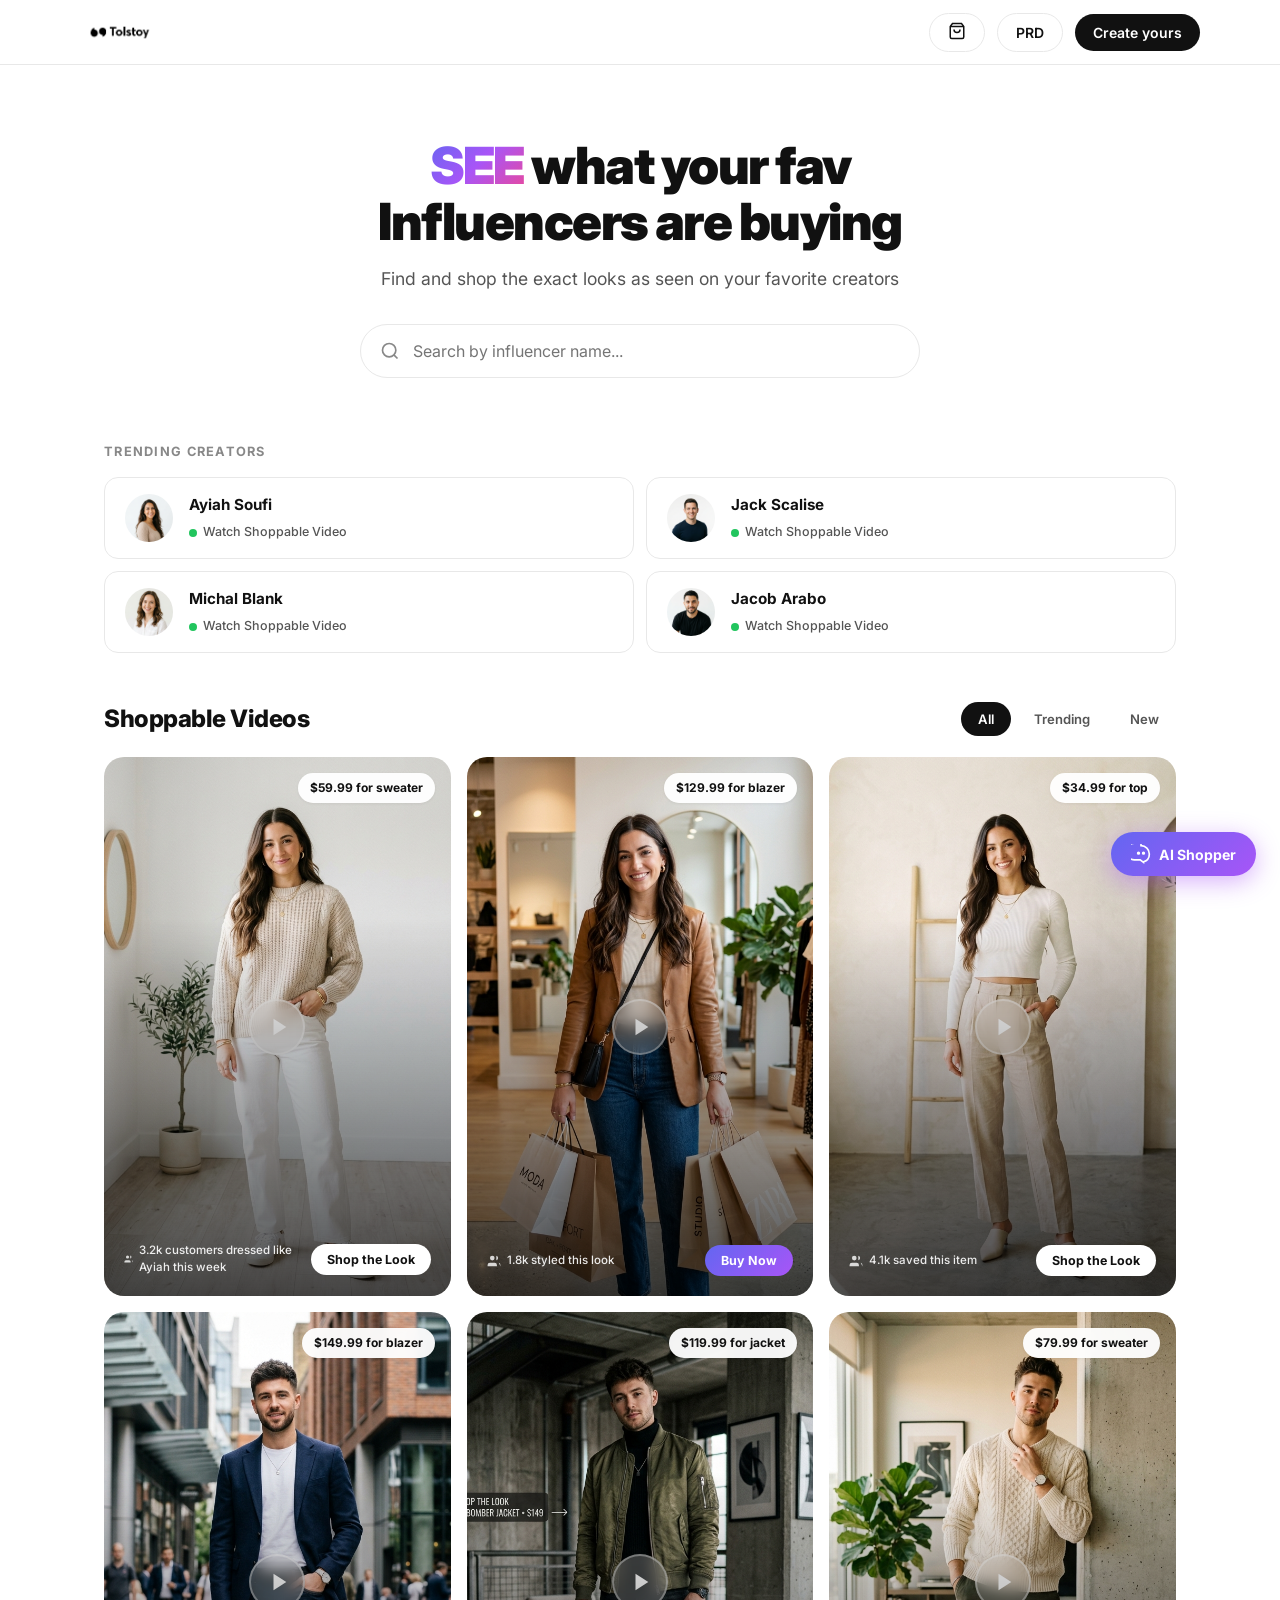
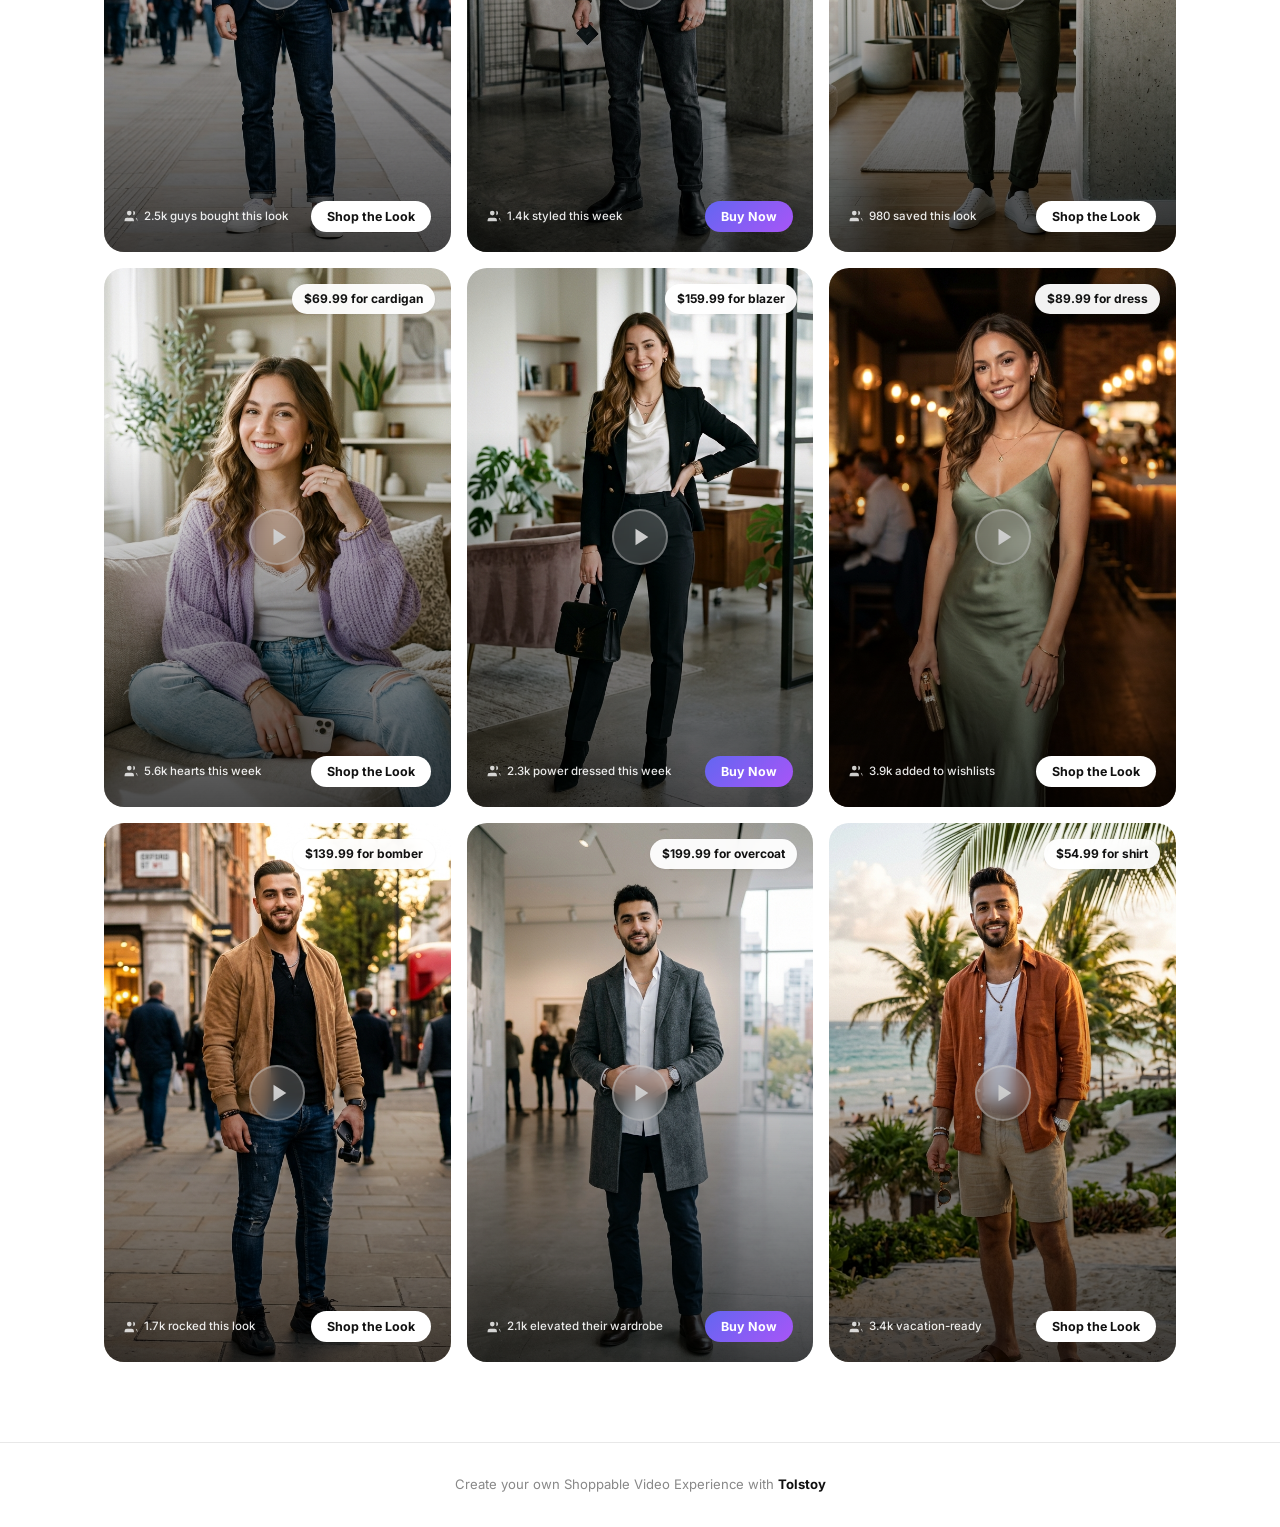
==== index.html @ 5b119700 "Add logo image to navbar, link Create yours to contact-sales" ====
<!DOCTYPE html>
<html lang="en">
<head>
  <meta charset="UTF-8">
  <meta name="viewport" content="width=device-width, initial-scale=1.0">
  <title>Tolstoy – See What Your Fav Influencers Are Buying</title>
  <meta name="description" content="Find and shop the exact looks as seen on your favorite creators. Shoppable video commerce by Tolstoy.">
  <link rel="stylesheet" href="styles.css">
  <link rel="icon" href="data:image/svg+xml,<svg xmlns='http://www.w3.org/2000/svg' viewBox='0 0 100 100'><text y='.9em' font-size='90'>🛍️</text></svg>">
</head>
<body>

  <!-- ═══ Navbar ═══ -->
  <nav class="navbar" id="navbar">
    <div class="navbar-inner">
      <a href="#" class="navbar-logo">
        <img src="logo.png" alt="Tolstoy" class="navbar-logo-img">
      </a>
      <div class="navbar-actions">
        <button class="btn-nav btn-nav--outline cart-badge" id="cart-btn" aria-label="Open cart">
          <svg width="18" height="18" viewBox="0 0 24 24" fill="none" stroke="currentColor" stroke-width="2"><path d="M6 2L3 6v14a2 2 0 002 2h14a2 2 0 002-2V6l-3-4z"/><line x1="3" y1="6" x2="21" y2="6"/><path d="M16 10a4 4 0 01-8 0"/></svg>
          <span class="cart-count" id="cart-count">0</span>
        </button>
        <a href="prd.html" class="btn-nav btn-nav--outline" style="text-decoration:none;">PRD</a>
        <a href="https://www.gotolstoy.com/contact-sales" class="btn-nav btn-nav--fill" id="create-btn" target="_blank" rel="noopener">Create yours</a>
      </div>
    </div>
  </nav>

  <!-- ═══ Hero ═══ -->
  <section class="hero">
    <h1><em>SEE</em> what your fav Influencers are buying</h1>
    <p>Find and shop the exact looks as seen on your favorite creators</p>
    <div class="search-wrapper">
      <svg class="search-icon" width="20" height="20" viewBox="0 0 24 24" fill="none" stroke="currentColor" stroke-width="2"><circle cx="11" cy="11" r="8"/><line x1="21" y1="21" x2="16.65" y2="16.65"/></svg>
      <input type="text" class="search-bar" id="search-input" placeholder="Search by influencer name...">
    </div>
  </section>

  <!-- ═══ Influencer Cards ═══ -->
  <section class="influencers-section" id="influencers-section">
    <h2>Trending Creators</h2>
    <div class="influencer-grid" id="influencer-grid">
      <!-- JS rendered -->
    </div>
  </section>

  <!-- ═══ Video Feed ═══ -->
  <section class="feed-section" id="feed-section">
    <div class="feed-header">
      <h2 id="feed-title">Shoppable Videos</h2>
      <div class="feed-tabs">
        <button class="feed-tab active" data-filter="all">All</button>
        <button class="feed-tab" data-filter="trending">Trending</button>
        <button class="feed-tab" data-filter="new">New</button>
      </div>
    </div>
    <div class="video-grid" id="video-grid">
      <!-- JS rendered -->
    </div>
    <div class="empty-feed" id="empty-feed" style="display:none;">
      <svg viewBox="0 0 24 24" fill="none" stroke="currentColor" stroke-width="1.5"><rect x="2" y="2" width="20" height="20" rx="2"/><polygon points="10,8 16,12 10,16"/></svg>
      <p>Select an influencer above to see their shoppable videos</p>
    </div>
  </section>

  <!-- ═══ Video / Product Modal ═══ -->
  <div class="modal-backdrop" id="modal-backdrop">
    <div class="modal-content" id="modal-content">
      <div class="modal-image" id="modal-image">
        <button class="modal-close" id="modal-close">✕</button>
        <img src="" alt="" id="modal-img">
        <div class="play-btn" style="position:absolute;top:50%;left:50%;transform:translate(-50%,-50%);">
          <svg viewBox="0 0 24 24"><polygon points="6,3 20,12 6,21"/></svg>
        </div>
      </div>
      <div class="modal-details">
        <div class="modal-influencer" id="modal-influencer">
          <img src="" alt="" id="modal-avatar">
          <div>
            <div class="modal-influencer-name" id="modal-inf-name"></div>
            <div class="modal-influencer-label">Creator</div>
          </div>
        </div>
        <div class="modal-product-title" id="modal-product-title"></div>
        <div class="modal-product-price" id="modal-product-price"></div>
        <p class="modal-product-desc" id="modal-product-desc"></p>
        <div class="modal-sizes">
          <label>Select Size</label>
          <div class="size-options" id="size-options">
            <button class="size-btn" data-size="XS">XS</button>
            <button class="size-btn active" data-size="S">S</button>
            <button class="size-btn" data-size="M">M</button>
            <button class="size-btn" data-size="L">L</button>
            <button class="size-btn" data-size="XL">XL</button>
          </div>
        </div>
        <div class="modal-actions">
          <button class="btn-add-cart" id="btn-add-cart">Add to Bag</button>
          <button class="btn-wishlist" id="btn-wishlist">♡</button>
        </div>
      </div>
    </div>
  </div>

  <!-- ═══ Cart Drawer ═══ -->
  <div class="modal-backdrop" id="cart-backdrop" style="z-index:1001;">
    <div class="cart-drawer" id="cart-drawer">
      <div class="cart-drawer-header">
        <h3>Your Bag</h3>
        <button id="cart-close" style="font-size:1.3rem;color:var(--text-muted);">✕</button>
      </div>
      <div class="cart-drawer-body" id="cart-body">
        <div class="cart-empty" id="cart-empty">
          <svg viewBox="0 0 24 24" fill="none" stroke="currentColor" stroke-width="1.5"><path d="M6 2L3 6v14a2 2 0 002 2h14a2 2 0 002-2V6l-3-4z"/><line x1="3" y1="6" x2="21" y2="6"/><path d="M16 10a4 4 0 01-8 0"/></svg>
          <p>Your bag is empty</p>
        </div>
      </div>
      <div class="cart-drawer-footer" id="cart-footer" style="display:none;">
        <div class="cart-total">
          <span>Total</span>
          <span id="cart-total-price">$0.00</span>
        </div>
        <button class="btn-checkout" id="btn-checkout">Checkout</button>
      </div>
    </div>
  </div>

  <!-- ═══ Toast ═══ -->
  <div class="toast" id="toast"></div>

  <!-- ═══ AI Shopper Toggle Button ═══ -->
  <button class="ai-toggle" id="ai-toggle" aria-label="Open AI Shopper">
    <svg class="ai-toggle-icon" viewBox="0 0 24 24" fill="none" stroke="currentColor" stroke-width="2">
      <path d="M12 2a10 10 0 0 1 10 10c0 4.5-3 8.3-7 9.5V22l-4-3H4a10 10 0 0 1 0-20h8z"/>
      <path d="M8 11a1 1 0 1 0 2 0 1 1 0 0 0-2 0zm6 0a1 1 0 1 0 2 0 1 1 0 0 0-2 0z"/>
    </svg>
    <span class="ai-toggle-label">AI&nbsp;Shopper</span>
  </button>

  <!-- ═══ AI Shopper Chat Panel ═══ -->
  <div class="ai-chat-overlay" id="ai-chat-overlay"></div>
  <div class="ai-chat" id="ai-chat">
    <div class="ai-chat-header">
      <div class="ai-chat-header-info">
        <span class="ai-chat-icon">✦</span>
        <div>
          <div class="ai-chat-title">AI Shopper</div>
          <div class="ai-chat-status">Online · Find your style match</div>
        </div>
      </div>
      <div class="ai-chat-header-actions">
        <button class="ai-chat-clear" id="ai-chat-clear" aria-label="Clear chat">↺</button>
        <button class="ai-chat-close" id="ai-chat-close" aria-label="Close chat">✕</button>
      </div>
    </div>
    <div class="ai-chat-body" id="ai-chat-body">
      <div class="ai-message ai-message--bot">
        <div class="ai-message-avatar">✦</div>
        <div class="ai-message-content">
          <p>Hi! I'm your <strong>AI Shopper</strong>. Upload a photo of someone whose style you love — I'll find similar influencers and their shoppable looks for you.</p>
          <p>Or just tell me what you're looking for.</p>
        </div>
      </div>
    </div>
    <div class="ai-chat-footer">
      <label class="ai-upload-btn" id="ai-upload-btn">
        <svg viewBox="0 0 24 24" fill="none" stroke="currentColor" stroke-width="2">
          <path d="M21 15v4a2 2 0 0 1-2 2H5a2 2 0 0 1-2-2v-4"/>
          <polyline points="17 8 12 3 7 8"/>
          <line x1="12" y1="3" x2="12" y2="15"/>
        </svg>
        <input type="file" accept="image/*" hidden id="ai-file-input">
      </label>
      <input type="text" class="ai-chat-input" id="ai-chat-input" placeholder="Type a message or upload a photo..." autocomplete="off">
      <button class="ai-send-btn" id="ai-send-btn" aria-label="Send message">
        <svg viewBox="0 0 24 24" fill="none" stroke="currentColor" stroke-width="2">
          <line x1="22" y1="2" x2="11" y2="13"/>
          <polygon points="22 2 15 22 11 13 2 9 22 2"/>
        </svg>
      </button>
    </div>
  </div>

  <!-- ═══ AI Quick-Reply Container (rendered inside chat body via JS) ═══ -->

  <!-- ═══ Footer ═══ -->
  <footer class="footer">
    Create your own Shoppable Video Experience with <a href="#">Tolstoy</a>
  </footer>

  <script src="app.js"></script>
</body>
</html>
---- styles.css ----
/* ═══════════════════════════════════════════
   TOLSTOY – Shoppable Video Platform
   Design System & Styles
   ═══════════════════════════════════════════ */

@import url('https://fonts.googleapis.com/css2?family=Inter:wght@400;500;600;700;800;900&display=swap');

/* ── CSS Custom Properties ── */
:root {
  --bg-primary: #ffffff;
  --bg-secondary: #f8f8f8;
  --bg-card: #ffffff;
  --bg-overlay: rgba(0,0,0,0.55);
  --text-primary: #111111;
  --text-secondary: #555555;
  --text-muted: #888888;
  --border-color: #e8e8e8;
  --accent: #111111;
  --accent-hover: #333333;
  --green-badge: #22c55e;
  --shadow-sm: 0 1px 3px rgba(0,0,0,0.06);
  --shadow-md: 0 4px 16px rgba(0,0,0,0.08);
  --shadow-lg: 0 8px 32px rgba(0,0,0,0.12);
  --shadow-xl: 0 16px 48px rgba(0,0,0,0.16);
  --radius-sm: 8px;
  --radius-md: 14px;
  --radius-lg: 20px;
  --radius-full: 999px;
  --transition: 0.25s cubic-bezier(0.4, 0, 0.2, 1);
  --max-width: 1120px;
}

/* ── Reset ── */
*, *::before, *::after { box-sizing: border-box; margin: 0; padding: 0; }
html { scroll-behavior: smooth; -webkit-font-smoothing: antialiased; }
body {
  font-family: 'Inter', -apple-system, BlinkMacSystemFont, sans-serif;
  background: var(--bg-primary);
  color: var(--text-primary);
  line-height: 1.5;
  overflow-x: hidden;
}
img { display: block; max-width: 100%; }
button { font-family: inherit; cursor: pointer; border: none; background: none; }
a { text-decoration: none; color: inherit; }

/* ── Navbar ── */
.navbar {
  position: sticky;
  top: 0;
  z-index: 100;
  background: rgba(255,255,255,0.85);
  backdrop-filter: blur(16px);
  -webkit-backdrop-filter: blur(16px);
  border-bottom: 1px solid var(--border-color);
  padding: 0 24px;
}
.navbar-inner {
  max-width: var(--max-width);
  margin: 0 auto;
  display: flex;
  align-items: center;
  justify-content: space-between;
  height: 64px;
}
.navbar-logo {
  display: flex;
  align-items: center;
  gap: 8px;
  font-weight: 800;
  font-size: 1.25rem;
  letter-spacing: -0.02em;
}
.navbar-logo-img { height: 32px; width: auto; display: block; }
.navbar-logo svg { width: 28px; height: 28px; }
.navbar-actions { display: flex; align-items: center; gap: 12px; }
.btn-nav {
  padding: 8px 18px;
  border-radius: var(--radius-full);
  font-size: 0.875rem;
  font-weight: 600;
  transition: var(--transition);
}
.btn-nav--outline {
  border: 1.5px solid var(--border-color);
  color: var(--text-primary);
}
.btn-nav--outline:hover { border-color: var(--accent); background: var(--bg-secondary); }
.btn-nav--fill {
  background: var(--accent);
  color: #fff;
}
.btn-nav--fill:hover { background: var(--accent-hover); transform: translateY(-1px); }

/* ── Hero Section ── */
.hero {
  text-align: center;
  padding: 72px 24px 40px;
  max-width: 720px;
  margin: 0 auto;
}
.hero h1 {
  font-size: clamp(2rem, 5vw, 3.2rem);
  font-weight: 900;
  line-height: 1.1;
  letter-spacing: -0.03em;
  margin-bottom: 16px;
}
.hero h1 em {
  font-style: normal;
  background: linear-gradient(135deg, #6366f1, #a855f7, #ec4899);
  -webkit-background-clip: text;
  -webkit-text-fill-color: transparent;
  background-clip: text;
}
.hero p {
  font-size: 1.1rem;
  color: var(--text-secondary);
  max-width: 520px;
  margin: 0 auto;
}

/* ── Search Bar ── */
.search-wrapper {
  max-width: 560px;
  margin: 32px auto 0;
  position: relative;
}
.search-bar {
  width: 100%;
  padding: 16px 20px 16px 52px;
  border: 1.5px solid var(--border-color);
  border-radius: var(--radius-full);
  font-size: 1rem;
  font-family: inherit;
  outline: none;
  transition: var(--transition);
  background: var(--bg-card);
}
.search-bar:focus {
  border-color: #a855f7;
  box-shadow: 0 0 0 4px rgba(168,85,247,0.1);
}
.search-icon {
  position: absolute;
  left: 20px;
  top: 50%;
  transform: translateY(-50%);
  color: var(--text-muted);
  pointer-events: none;
}

/* ── Influencer Grid ── */
.influencers-section {
  max-width: var(--max-width);
  margin: 0 auto;
  padding: 24px 24px 0;
}
.influencers-section h2 {
  font-size: 0.8rem;
  font-weight: 700;
  text-transform: uppercase;
  letter-spacing: 0.1em;
  color: var(--text-muted);
  margin-bottom: 16px;
}
.influencer-grid {
  display: grid;
  grid-template-columns: repeat(2, 1fr);
  gap: 12px;
}
.influencer-card {
  display: flex;
  align-items: center;
  gap: 14px;
  padding: 14px 18px;
  border: 1.5px solid var(--border-color);
  border-radius: var(--radius-md);
  background: var(--bg-card);
  transition: var(--transition);
  cursor: pointer;
  position: relative;
  overflow: hidden;
}
.influencer-card::before {
  content: '';
  position: absolute;
  inset: 0;
  background: linear-gradient(135deg, rgba(99,102,241,0.04), rgba(168,85,247,0.04));
  opacity: 0;
  transition: var(--transition);
}
.influencer-card:hover::before { opacity: 1; }
.influencer-card:hover {
  border-color: #c4b5fd;
  box-shadow: var(--shadow-md);
  transform: translateY(-2px);
}
.influencer-card.selected {
  border-color: #a855f7;
  background: linear-gradient(135deg, rgba(99,102,241,0.06), rgba(168,85,247,0.06));
  box-shadow: 0 0 0 3px rgba(168,85,247,0.15);
}
.influencer-avatar {
  width: 52px;
  height: 52px;
  border-radius: 50%;
  object-fit: cover;
  flex-shrink: 0;
  border: 2px solid transparent;
  transition: var(--transition);
}
.influencer-card.selected .influencer-avatar {
  border-color: #a855f7;
}
.influencer-info { flex: 1; min-width: 0; position: relative; z-index: 1; }
.influencer-name {
  font-weight: 700;
  font-size: 0.95rem;
  margin-bottom: 2px;
}
.influencer-cta {
  display: inline-flex;
  align-items: center;
  gap: 6px;
  font-size: 0.78rem;
  color: var(--text-secondary);
  font-weight: 500;
}
.influencer-cta .dot {
  width: 8px;
  height: 8px;
  border-radius: 50%;
  background: var(--green-badge);
  display: inline-block;
  animation: pulse-dot 2s infinite;
}
@keyframes pulse-dot {
  0%, 100% { opacity: 1; transform: scale(1); }
  50% { opacity: 0.6; transform: scale(0.85); }
}
.check-badge {
  position: absolute;
  top: 10px;
  right: 10px;
  width: 24px;
  height: 24px;
  border-radius: 50%;
  background: #a855f7;
  display: flex;
  align-items: center;
  justify-content: center;
  opacity: 0;
  transform: scale(0.5);
  transition: var(--transition);
  z-index: 2;
}
.influencer-card.selected .check-badge {
  opacity: 1;
  transform: scale(1);
}

/* ── Video Feed ── */
.feed-section {
  max-width: var(--max-width);
  margin: 0 auto;
  padding: 48px 24px 80px;
}
.feed-header {
  display: flex;
  align-items: center;
  justify-content: space-between;
  margin-bottom: 20px;
}
.feed-header h2 {
  font-size: 1.5rem;
  font-weight: 800;
  letter-spacing: -0.02em;
}
.feed-tabs {
  display: flex;
  gap: 6px;
}
.feed-tab {
  padding: 8px 16px;
  border-radius: var(--radius-full);
  font-size: 0.82rem;
  font-weight: 600;
  color: var(--text-secondary);
  transition: var(--transition);
  border: 1.5px solid transparent;
}
.feed-tab:hover { background: var(--bg-secondary); }
.feed-tab.active {
  background: var(--accent);
  color: #fff;
}
.video-grid {
  display: grid;
  grid-template-columns: repeat(3, 1fr);
  gap: 16px;
}
.video-card {
  position: relative;
  border-radius: var(--radius-lg);
  overflow: hidden;
  aspect-ratio: 9 / 14;
  cursor: pointer;
  group: true;
}
.video-card img {
  width: 100%;
  height: 100%;
  object-fit: cover;
  transition: transform 0.5s ease;
}
.video-card:hover img { transform: scale(1.05); }
.video-overlay {
  position: absolute;
  inset: 0;
  background: linear-gradient(180deg, transparent 30%, rgba(0,0,0,0.7) 100%);
  display: flex;
  flex-direction: column;
  justify-content: flex-end;
  padding: 20px;
  transition: var(--transition);
  pointer-events: none;
}
.video-card:hover .video-overlay {
  background: linear-gradient(180deg, transparent 20%, rgba(0,0,0,0.8) 100%);
}

/* Play button */
.play-btn {
  position: absolute;
  top: 50%;
  left: 50%;
  transform: translate(-50%, -50%);
  width: 56px;
  height: 56px;
  border-radius: 50%;
  background: rgba(255,255,255,0.25);
  backdrop-filter: blur(8px);
  display: flex;
  align-items: center;
  justify-content: center;
  transition: var(--transition);
  border: 2px solid rgba(255,255,255,0.4);
  pointer-events: none;
}
.play-btn svg { width: 22px; height: 22px; fill: #fff; margin-left: 3px; }
.video-card:hover .play-btn {
  background: rgba(255,255,255,0.4);
  transform: translate(-50%, -50%) scale(1.1);
}

/* Price tags */
.price-tags {
  position: absolute;
  top: 16px;
  right: 16px;
  display: flex;
  flex-direction: column;
  gap: 8px;
}
.price-tag {
  padding: 6px 12px;
  background: rgba(255,255,255,0.95);
  backdrop-filter: blur(8px);
  border-radius: var(--radius-full);
  font-size: 0.75rem;
  font-weight: 700;
  color: var(--text-primary);
  white-space: nowrap;
  box-shadow: var(--shadow-sm);
  animation: tag-float 3s ease-in-out infinite;
}
.price-tag:nth-child(2) { animation-delay: 0.5s; }
@keyframes tag-float {
  0%, 100% { transform: translateY(0); }
  50% { transform: translateY(-3px); }
}

/* Bottom info */
.video-bottom {
  display: flex;
  align-items: center;
  justify-content: space-between;
  gap: 8px;
  pointer-events: auto;
}
.video-social {
  display: flex;
  align-items: center;
  gap: 6px;
  color: rgba(255,255,255,0.9);
  font-size: 0.72rem;
  font-weight: 500;
}
.video-social svg { width: 14px; height: 14px; fill: rgba(255,255,255,0.8); }
.btn-shop {
  padding: 8px 16px;
  border-radius: var(--radius-full);
  font-size: 0.78rem;
  font-weight: 700;
  background: #fff;
  color: var(--text-primary);
  transition: var(--transition);
  white-space: nowrap;
}
.btn-shop:hover {
  background: var(--accent);
  color: #fff;
  transform: translateY(-1px);
}
.btn-shop--primary {
  background: linear-gradient(135deg, #6366f1, #a855f7);
  color: #fff;
}
.btn-shop--primary:hover {
  background: linear-gradient(135deg, #4f46e5, #9333ea);
  box-shadow: 0 4px 16px rgba(168,85,247,0.4);
}

/* ── Video Modal ── */
.modal-backdrop {
  position: fixed;
  inset: 0;
  background: rgba(0,0,0,0.7);
  backdrop-filter: blur(8px);
  z-index: 1000;
  display: flex;
  align-items: center;
  justify-content: center;
  opacity: 0;
  pointer-events: none;
  transition: opacity 0.3s ease;
}
.modal-backdrop.active {
  opacity: 1;
  pointer-events: all;
}
.modal-content {
  background: var(--bg-card);
  border-radius: var(--radius-lg);
  max-width: 900px;
  width: 95%;
  max-height: 90vh;
  overflow-y: auto;
  display: grid;
  grid-template-columns: 1fr 1fr;
  box-shadow: var(--shadow-xl);
  transform: scale(0.9) translateY(20px);
  transition: transform 0.3s ease;
}
.modal-backdrop.active .modal-content {
  transform: scale(1) translateY(0);
}
.modal-image {
  position: relative;
  aspect-ratio: 9 / 14;
  overflow: hidden;
  border-radius: var(--radius-lg) 0 0 var(--radius-lg);
}
.modal-image img {
  width: 100%;
  height: 100%;
  object-fit: cover;
}
.modal-close {
  position: absolute;
  top: 16px;
  right: 16px;
  width: 36px;
  height: 36px;
  border-radius: 50%;
  background: rgba(0,0,0,0.5);
  backdrop-filter: blur(8px);
  display: flex;
  align-items: center;
  justify-content: center;
  color: #fff;
  font-size: 1.2rem;
  z-index: 10;
  transition: var(--transition);
}
.modal-close:hover { background: rgba(0,0,0,0.8); }
.modal-details {
  padding: 32px;
  display: flex;
  flex-direction: column;
}
.modal-influencer {
  display: flex;
  align-items: center;
  gap: 12px;
  margin-bottom: 24px;
  padding-bottom: 20px;
  border-bottom: 1px solid var(--border-color);
}
.modal-influencer img {
  width: 44px;
  height: 44px;
  border-radius: 50%;
  object-fit: cover;
}
.modal-influencer-name { font-weight: 700; font-size: 0.95rem; }
.modal-influencer-label { font-size: 0.78rem; color: var(--text-muted); }
.modal-product-title {
  font-size: 1.3rem;
  font-weight: 800;
  margin-bottom: 8px;
  letter-spacing: -0.02em;
}
.modal-product-price {
  font-size: 1.8rem;
  font-weight: 900;
  background: linear-gradient(135deg, #6366f1, #a855f7);
  -webkit-background-clip: text;
  -webkit-text-fill-color: transparent;
  background-clip: text;
  margin-bottom: 16px;
}
.modal-product-desc {
  font-size: 0.9rem;
  color: var(--text-secondary);
  line-height: 1.6;
  margin-bottom: 24px;
}
.modal-sizes { margin-bottom: 24px; }
.modal-sizes label {
  display: block;
  font-size: 0.78rem;
  font-weight: 700;
  text-transform: uppercase;
  letter-spacing: 0.08em;
  color: var(--text-muted);
  margin-bottom: 10px;
}
.size-options { display: flex; gap: 8px; }
.size-btn {
  width: 42px;
  height: 42px;
  border-radius: var(--radius-sm);
  border: 1.5px solid var(--border-color);
  display: flex;
  align-items: center;
  justify-content: center;
  font-size: 0.82rem;
  font-weight: 600;
  transition: var(--transition);
}
.size-btn:hover { border-color: var(--accent); }
.size-btn.active {
  background: var(--accent);
  color: #fff;
  border-color: var(--accent);
}
.modal-actions {
  margin-top: auto;
  display: flex;
  gap: 10px;
}
.btn-add-cart {
  flex: 1;
  padding: 14px 24px;
  border-radius: var(--radius-full);
  font-size: 0.95rem;
  font-weight: 700;
  background: linear-gradient(135deg, #6366f1, #a855f7);
  color: #fff;
  transition: var(--transition);
}
.btn-add-cart:hover {
  transform: translateY(-2px);
  box-shadow: 0 8px 24px rgba(168,85,247,0.4);
}
.btn-wishlist {
  width: 52px;
  height: 52px;
  border-radius: 50%;
  border: 1.5px solid var(--border-color);
  display: flex;
  align-items: center;
  justify-content: center;
  font-size: 1.2rem;
  transition: var(--transition);
}
.btn-wishlist:hover { border-color: #ef4444; color: #ef4444; }

/* ── Cart Drawer ── */
.cart-badge {
  position: relative;
}
.cart-count {
  position: absolute;
  top: -6px;
  right: -6px;
  width: 18px;
  height: 18px;
  border-radius: 50%;
  background: linear-gradient(135deg, #6366f1, #a855f7);
  color: #fff;
  font-size: 0.65rem;
  font-weight: 700;
  display: flex;
  align-items: center;
  justify-content: center;
  opacity: 0;
  transform: scale(0);
  transition: var(--transition);
}
.cart-count.visible {
  opacity: 1;
  transform: scale(1);
}
.cart-drawer {
  position: fixed;
  top: 0;
  right: 0;
  width: 400px;
  max-width: 100vw;
  height: 100vh;
  background: var(--bg-card);
  box-shadow: var(--shadow-xl);
  z-index: 1001;
  transform: translateX(100%);
  transition: transform 0.35s cubic-bezier(0.4, 0, 0.2, 1);
  display: flex;
  flex-direction: column;
}
.cart-drawer.open { transform: translateX(0); }
.cart-drawer-header {
  display: flex;
  align-items: center;
  justify-content: space-between;
  padding: 20px 24px;
  border-bottom: 1px solid var(--border-color);
}
.cart-drawer-header h3 { font-size: 1.1rem; font-weight: 800; }
.cart-drawer-body {
  flex: 1;
  overflow-y: auto;
  padding: 16px 24px;
}
.cart-item {
  display: flex;
  gap: 14px;
  padding: 14px 0;
  border-bottom: 1px solid var(--border-color);
}
.cart-item img {
  width: 64px;
  height: 80px;
  object-fit: cover;
  border-radius: var(--radius-sm);
}
.cart-item-info { flex: 1; }
.cart-item-name { font-weight: 600; font-size: 0.88rem; margin-bottom: 2px; }
.cart-item-size { font-size: 0.78rem; color: var(--text-muted); margin-bottom: 4px; }
.cart-item-price { font-weight: 700; font-size: 0.95rem; }
.cart-item-remove {
  font-size: 0.75rem;
  color: var(--text-muted);
  margin-top: 4px;
  display: inline-block;
}
.cart-item-remove:hover { color: #ef4444; }
.cart-empty {
  text-align: center;
  padding: 60px 20px;
  color: var(--text-muted);
}
.cart-empty svg { width: 48px; height: 48px; margin: 0 auto 16px; opacity: 0.3; }
.cart-drawer-footer {
  padding: 20px 24px;
  border-top: 1px solid var(--border-color);
}
.cart-total {
  display: flex;
  justify-content: space-between;
  font-weight: 800;
  font-size: 1.05rem;
  margin-bottom: 16px;
}
.btn-checkout {
  width: 100%;
  padding: 14px;
  border-radius: var(--radius-full);
  font-size: 1rem;
  font-weight: 700;
  background: linear-gradient(135deg, #6366f1, #a855f7);
  color: #fff;
  transition: var(--transition);
}
.btn-checkout:hover {
  transform: translateY(-1px);
  box-shadow: 0 6px 20px rgba(168,85,247,0.4);
}

/* ── Toast Notification ── */
.toast {
  position: fixed;
  bottom: 32px;
  left: 50%;
  transform: translateX(-50%) translateY(80px);
  background: var(--accent);
  color: #fff;
  padding: 14px 28px;
  border-radius: var(--radius-full);
  font-size: 0.88rem;
  font-weight: 600;
  box-shadow: var(--shadow-lg);
  z-index: 2000;
  opacity: 0;
  transition: all 0.35s ease;
  white-space: nowrap;
}
.toast.show {
  opacity: 1;
  transform: translateX(-50%) translateY(0);
}

/* ── Empty State ── */
.empty-feed {
  text-align: center;
  padding: 80px 24px;
  color: var(--text-muted);
}
.empty-feed svg { width: 56px; height: 56px; margin: 0 auto 16px; opacity: 0.25; }
.empty-feed p { font-size: 1rem; }

/* ── Footer ── */
.footer {
  text-align: center;
  padding: 32px 24px;
  border-top: 1px solid var(--border-color);
  color: var(--text-muted);
  font-size: 0.82rem;
}
.footer a { font-weight: 700; color: var(--text-primary); }
.footer a:hover { color: #a855f7; }

/* ═══════════════════════════════════════════
   AI SHOPPER – Chat Panel
   ═══════════════════════════════════════════ */

/* Toggle Button */
.ai-toggle {
  position: fixed;
  bottom: 24px;
  right: 24px;
  z-index: 900;
  display: flex;
  align-items: center;
  gap: 8px;
  padding: 12px 20px;
  border-radius: var(--radius-full);
  background: linear-gradient(135deg, #6366f1, #a855f7);
  color: #fff;
  font-weight: 700;
  font-size: 0.88rem;
  box-shadow: 0 6px 24px rgba(168,85,247,0.45);
  transition: all 0.3s cubic-bezier(0.4, 0, 0.2, 1);
  border: none;
  cursor: pointer;
}
.ai-toggle:hover {
  transform: translateY(-2px) scale(1.03);
  box-shadow: 0 10px 32px rgba(168,85,247,0.55);
}
.ai-toggle:active { transform: translateY(0) scale(0.97); }
.ai-toggle-icon { width: 20px; height: 20px; flex-shrink: 0; }
.ai-toggle-label { white-space: nowrap; }
.ai-toggle.hidden { transform: translateY(100px); opacity: 0; pointer-events: none; }

/* Chat Panel */
.ai-chat {
  position: fixed;
  bottom: 0;
  right: 0;
  width: 400px;
  max-width: 100vw;
  height: 600px;
  max-height: calc(100vh - 32px);
  background: var(--bg-card);
  border-radius: var(--radius-lg) var(--radius-lg) 0 0;
  box-shadow: 0 -4px 32px rgba(0,0,0,0.12), 0 16px 48px rgba(0,0,0,0.1);
  z-index: 950;
  display: flex;
  flex-direction: column;
  transform: translateY(calc(100% + 16px));
  opacity: 0;
  transition: all 0.4s cubic-bezier(0.4, 0, 0.2, 1);
  overflow: hidden;
  margin-bottom: 0;
  border: 1px solid var(--border-color);
}
.ai-chat.open {
  transform: translateY(0);
  opacity: 1;
}
.ai-chat-overlay {
  position: fixed;
  inset: 0;
  background: rgba(0,0,0,0.3);
  z-index: 949;
  opacity: 0;
  pointer-events: none;
  transition: opacity 0.3s ease;
  backdrop-filter: blur(2px);
}
.ai-chat-overlay.active {
  opacity: 1;
  pointer-events: all;
}

/* Header */
.ai-chat-header {
  display: flex;
  align-items: center;
  justify-content: space-between;
  padding: 16px 18px;
  border-bottom: 1px solid var(--border-color);
  flex-shrink: 0;
  background: linear-gradient(135deg, #6366f1, #a855f7);
  color: #fff;
  border-radius: var(--radius-lg) var(--radius-lg) 0 0;
}
.ai-chat-header-info { display: flex; align-items: center; gap: 10px; }
.ai-chat-icon {
  width: 34px;
  height: 34px;
  border-radius: 50%;
  background: rgba(255,255,255,0.2);
  display: flex;
  align-items: center;
  justify-content: center;
  font-size: 1.1rem;
  flex-shrink: 0;
}
.ai-chat-title { font-weight: 800; font-size: 0.95rem; letter-spacing: -0.01em; }
.ai-chat-status { font-size: 0.7rem; opacity: 0.8; font-weight: 500; }
.ai-chat-header-actions { display: flex; gap: 6px; }
.ai-chat-clear, .ai-chat-close {
  width: 30px;
  height: 30px;
  border-radius: 50%;
  background: rgba(255,255,255,0.15);
  border: none;
  color: #fff;
  font-size: 0.85rem;
  display: flex;
  align-items: center;
  justify-content: center;
  cursor: pointer;
  transition: background 0.2s ease;
}
.ai-chat-clear:hover, .ai-chat-close:hover { background: rgba(255,255,255,0.3); }

/* Body */
.ai-chat-body {
  flex: 1;
  overflow-y: auto;
  padding: 16px;
  display: flex;
  flex-direction: column;
  gap: 12px;
  background: #fafafa;
}
.ai-chat-body::-webkit-scrollbar { width: 4px; }
.ai-chat-body::-webkit-scrollbar-track { background: transparent; }
.ai-chat-body::-webkit-scrollbar-thumb { background: #ddd; border-radius: 4px; }

/* Messages */
.ai-message {
  display: flex;
  gap: 10px;
  max-width: 90%;
  animation: fadeInUp 0.35s ease forwards;
}
.ai-message--bot { align-self: flex-start; }
.ai-message--user { align-self: flex-end; flex-direction: row-reverse; }
.ai-message-avatar {
  width: 32px;
  height: 32px;
  border-radius: 50%;
  flex-shrink: 0;
  display: flex;
  align-items: center;
  justify-content: center;
  font-size: 0.8rem;
}
.ai-message--bot .ai-message-avatar {
  background: linear-gradient(135deg, #6366f1, #a855f7);
  color: #fff;
}
.ai-message--user .ai-message-avatar {
  background: var(--accent);
  color: #fff;
  font-weight: 700;
  font-size: 0.75rem;
}
.ai-message-content {
  padding: 12px 16px;
  border-radius: 16px;
  font-size: 0.85rem;
  line-height: 1.6;
}
.ai-message--bot .ai-message-content {
  background: #fff;
  border: 1px solid var(--border-color);
  color: var(--text-primary);
  border-bottom-left-radius: 4px;
}
.ai-message--user .ai-message-content {
  background: linear-gradient(135deg, #6366f1, #a855f7);
  color: #fff;
  border-bottom-right-radius: 4px;
}
.ai-message-content p { margin-bottom: 6px; }
.ai-message-content p:last-child { margin-bottom: 0; }
.ai-message-content strong { font-weight: 700; }
.ai-message-content .ai-uploaded-img {
  max-width: 200px;
  border-radius: 10px;
  margin-top: 6px;
  display: block;
  border: 2px solid rgba(255,255,255,0.2);
}

/* Influencer Match Cards in Chat */
.ai-match-card {
  display: flex;
  align-items: center;
  gap: 12px;
  padding: 12px 14px;
  background: var(--bg-secondary);
  border-radius: var(--radius-sm);
  cursor: pointer;
  transition: var(--transition);
  margin-top: 8px;
  border: 1px solid transparent;
}
.ai-match-card:hover {
  border-color: #c4b5fd;
  background: #fff;
  transform: translateX(4px);
}
.ai-match-card img {
  width: 40px;
  height: 40px;
  border-radius: 50%;
  object-fit: cover;
  flex-shrink: 0;
}
.ai-match-card-info { flex: 1; min-width: 0; }
.ai-match-card-name { font-weight: 700; font-size: 0.85rem; }
.ai-match-card-vibe { font-size: 0.75rem; color: var(--text-muted); }
.ai-match-card-cta {
  font-size: 0.72rem;
  color: #a855f7;
  font-weight: 600;
  white-space: nowrap;
}

/* Typing Indicator */
.ai-typing {
  display: flex;
  align-items: center;
  gap: 4px;
  padding: 12px 16px;
  background: #fff;
  border: 1px solid var(--border-color);
  border-radius: 16px;
  border-bottom-left-radius: 4px;
  width: fit-content;
}
.ai-typing-dot {
  width: 7px;
  height: 7px;
  border-radius: 50%;
  background: #bbb;
  animation: ai-typing-bounce 1.4s infinite;
}
.ai-typing-dot:nth-child(2) { animation-delay: 0.2s; }
.ai-typing-dot:nth-child(3) { animation-delay: 0.4s; }
@keyframes ai-typing-bounce {
  0%, 60%, 100% { transform: translateY(0); }
  30% { transform: translateY(-6px); }
}

/* Footer */
.ai-chat-footer {
  display: flex;
  align-items: center;
  gap: 8px;
  padding: 12px 16px;
  border-top: 1px solid var(--border-color);
  background: #fff;
  flex-shrink: 0;
}
.ai-upload-btn {
  width: 38px;
  height: 38px;
  border-radius: 50%;
  border: 1.5px solid var(--border-color);
  display: flex;
  align-items: center;
  justify-content: center;
  cursor: pointer;
  flex-shrink: 0;
  color: var(--text-muted);
  transition: var(--transition);
}
.ai-upload-btn:hover {
  border-color: #a855f7;
  color: #a855f7;
  background: rgba(168,85,247,0.05);
}
.ai-chat-input {
  flex: 1;
  padding: 10px 14px;
  border: 1.5px solid var(--border-color);
  border-radius: var(--radius-full);
  font-size: 0.85rem;
  font-family: inherit;
  outline: none;
  transition: var(--transition);
  background: var(--bg-secondary);
}
.ai-chat-input:focus {
  border-color: #a855f7;
  box-shadow: 0 0 0 3px rgba(168,85,247,0.1);
}
.ai-chat-input::placeholder { color: #aaa; }
.ai-send-btn {
  width: 38px;
  height: 38px;
  border-radius: 50%;
  background: linear-gradient(135deg, #6366f1, #a855f7);
  border: none;
  color: #fff;
  display: flex;
  align-items: center;
  justify-content: center;
  cursor: pointer;
  flex-shrink: 0;
  transition: var(--transition);
}
.ai-send-btn:hover {
  transform: scale(1.05);
  box-shadow: 0 4px 12px rgba(168,85,247,0.4);
}
.ai-send-btn:active { transform: scale(0.95); }
.ai-send-btn svg { width: 16px; height: 16px; }

/* Error message */
.ai-message--error .ai-message-content {
  background: #fef2f2;
  border-color: #fecaca;
  color: #dc2626;
}
.ai-message--error .ai-message-avatar {
  background: #dc2626;
  color: #fff;
}

/* Quick Reply Chips */
.ai-quick-replies {
  display: flex;
  flex-wrap: wrap;
  gap: 6px;
  padding: 0 16px 8px;
  align-self: flex-start;
  animation: fadeInUp 0.3s ease forwards;
}
.ai-quick-reply {
  padding: 7px 14px;
  border-radius: var(--radius-full);
  font-size: 0.78rem;
  font-weight: 600;
  border: 1.5px solid var(--border-color);
  background: #fff;
  color: var(--text-primary);
  cursor: pointer;
  transition: var(--transition);
  white-space: nowrap;
}
.ai-quick-reply:hover {
  border-color: #a855f7;
  color: #a855f7;
  background: rgba(168,85,247,0.05);
  transform: translateY(-1px);
}
.ai-quick-reply--text {
  border-style: dashed;
  opacity: 0.6;
  font-weight: 500;
}
.ai-quick-reply--text:hover {
  opacity: 1;
}

/* Upload preview bubble */
.ai-upload-preview {
  display: flex;
  align-items: center;
  gap: 8px;
  padding: 6px 12px 6px 6px;
  background: rgba(99,102,241,0.08);
  border-radius: var(--radius-full);
  font-size: 0.78rem;
  color: var(--text-secondary);
  margin-top: 4px;
}
.ai-upload-preview img {
  width: 28px;
  height: 28px;
  border-radius: 50%;
  object-fit: cover;
}

/* ── Animations ── */
@keyframes fadeInUp {
  from { opacity: 0; transform: translateY(16px); }
  to { opacity: 1; transform: translateY(0); }
}
.fade-in-up {
  animation: fadeInUp 0.5s ease forwards;
  opacity: 0;
}

/* ── Responsive ── */
@media (max-width: 900px) {
  .video-grid { grid-template-columns: repeat(2, 1fr); }
  .modal-content { grid-template-columns: 1fr; max-width: 480px; }
  .modal-image { border-radius: var(--radius-lg) var(--radius-lg) 0 0; aspect-ratio: 1; }
}
@media (max-width: 600px) {
  .hero { padding: 48px 20px 28px; }
  .hero h1 { font-size: 1.75rem; }
  .influencer-grid { grid-template-columns: 1fr 1fr; }
  .video-grid { grid-template-columns: 1fr 1fr; gap: 10px; }
  .play-btn { width: 44px; height: 44px; }
  .play-btn svg { width: 16px; height: 16px; }
  .price-tag { font-size: 0.65rem; padding: 4px 8px; }
  .cart-drawer { width: 100vw; }
  .feed-header { flex-direction: column; gap: 12px; align-items: flex-start; }
  .navbar-inner { height: 56px; }
  .ai-chat { width: 100vw; height: 100vh; max-height: 100vh; border-radius: 0; }
  .ai-chat-header { border-radius: 0; }
  .ai-toggle { bottom: 16px; right: 16px; padding: 10px 16px; font-size: 0.8rem; }
  .ai-toggle-label { display: none; }
  .ai-toggle-icon { width: 22px; height: 22px; }
  .ai-quick-replies { padding: 0 12px 6px; }
  .ai-quick-reply { font-size: 0.72rem; padding: 6px 10px; }
}
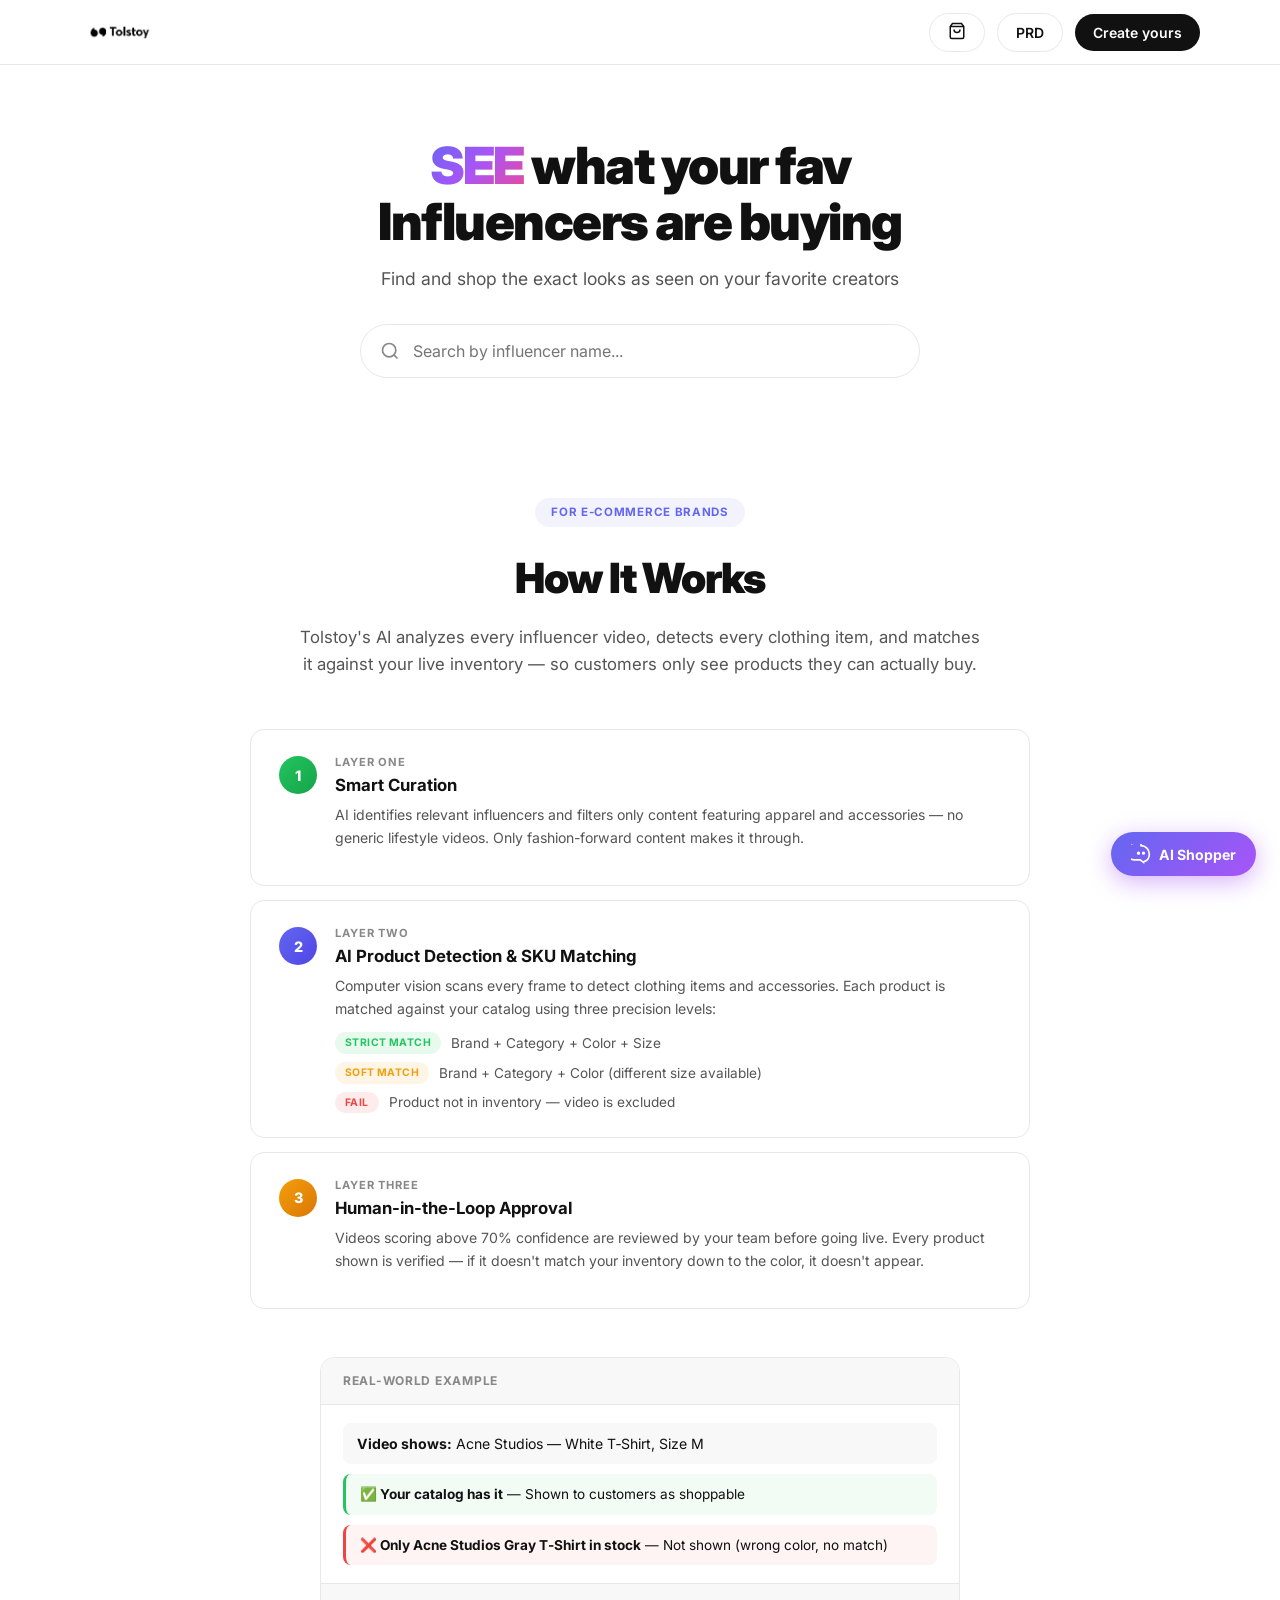
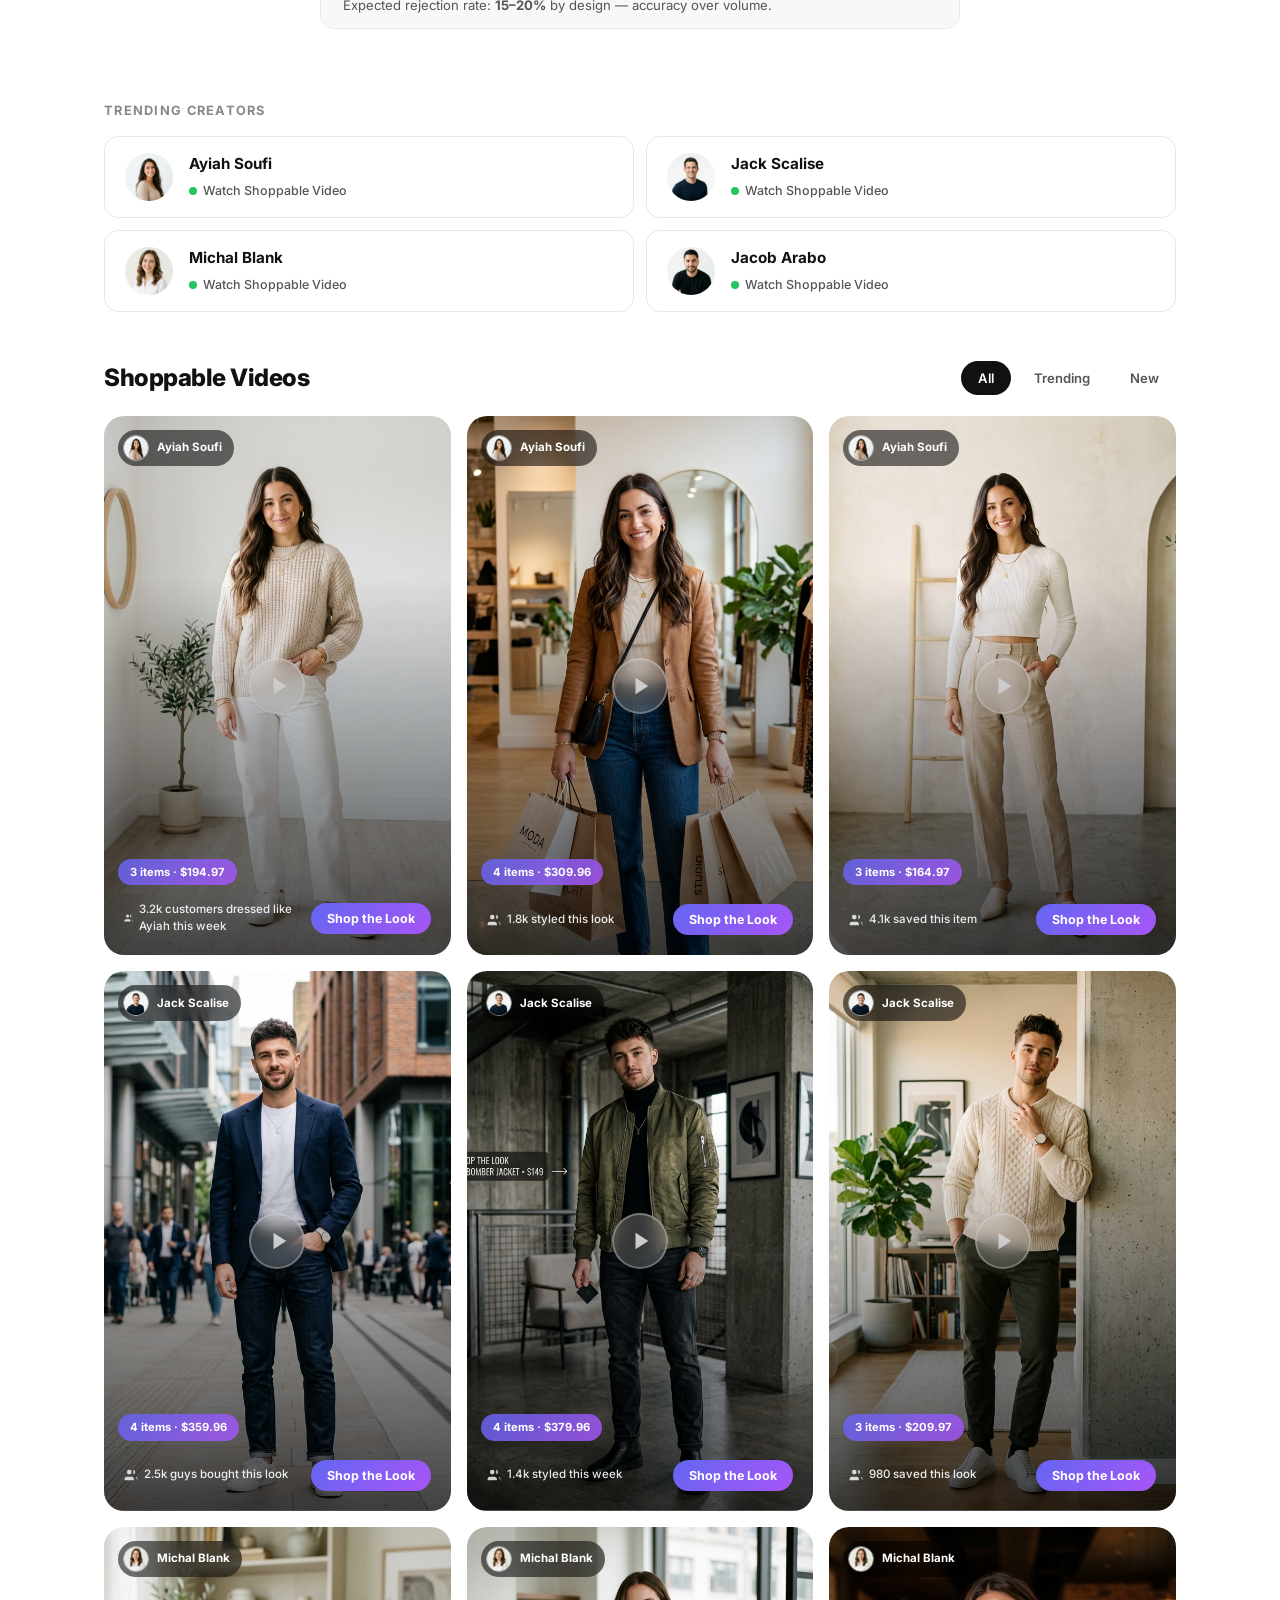
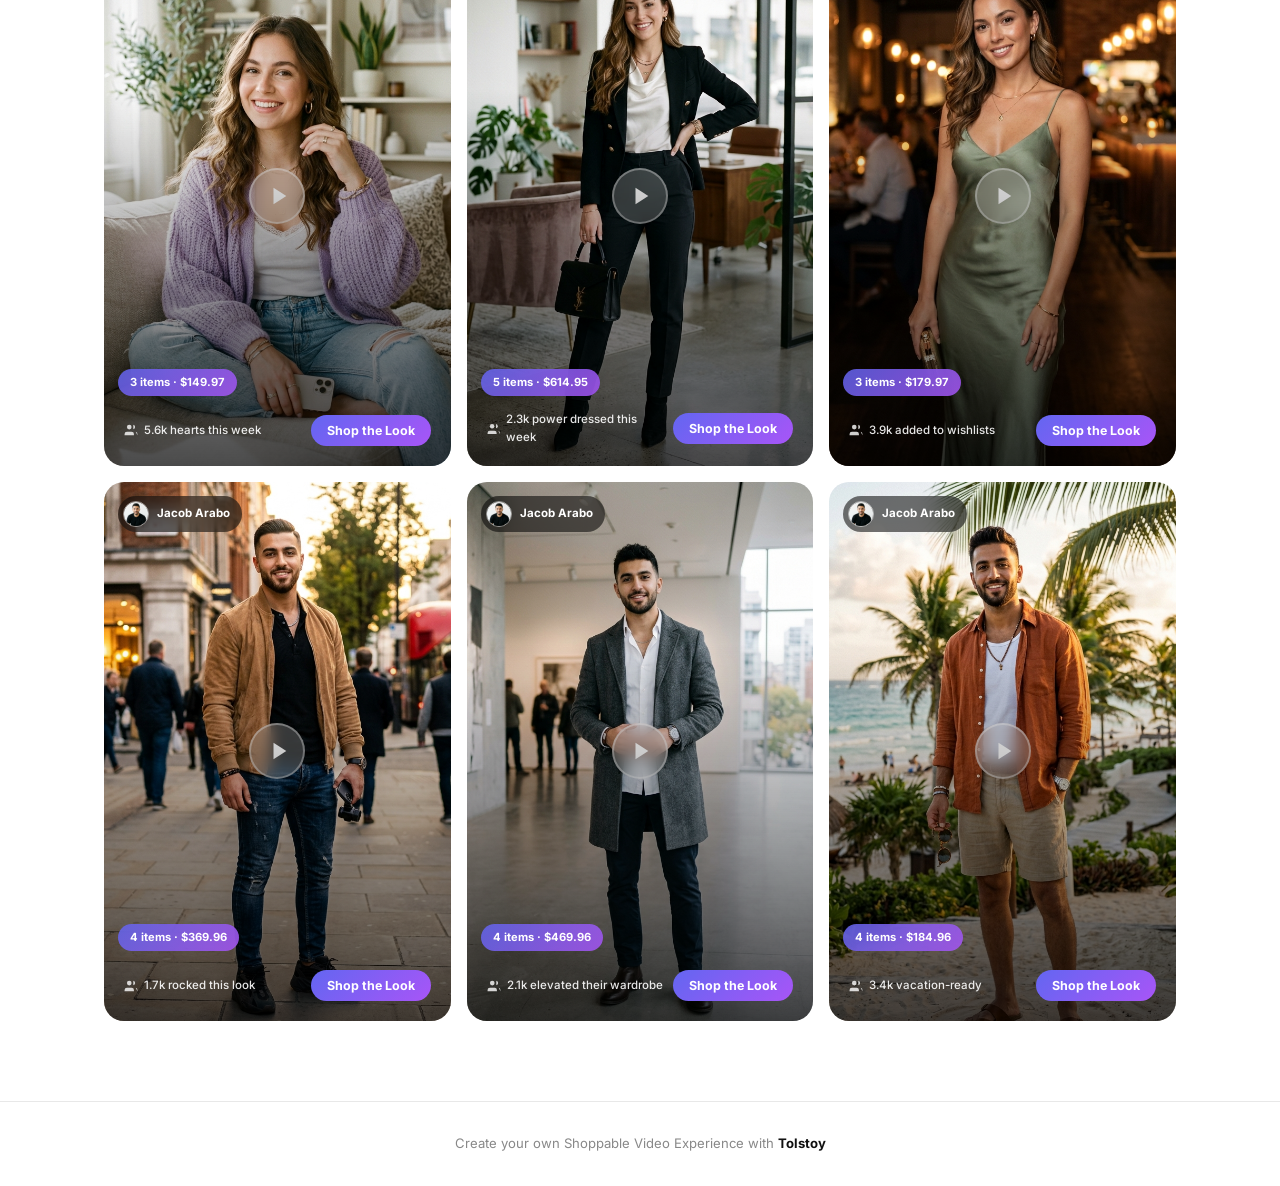
==== commit cb01ade7: "Restructure PRD around 5 key topics (Market Need, Product Name, Capabilities, System Requirements, V" ====
--- a/index.html
+++ b/index.html
@@ -37,6 +37,70 @@
     </div>
   </section>
 
+  <!-- ═══ How It Works (B2B) ═══ -->
+  <section class="how-section" id="how-section">
+    <div class="how-badge">For E-Commerce Brands</div>
+    <h2 class="how-title">How It Works</h2>
+    <p class="how-subtitle">Tolstoy's AI analyzes every influencer video, detects every clothing item, and matches it against your live inventory — so customers only see products they can actually buy.</p>
+
+    <div class="how-layers">
+      <div class="how-layer">
+        <div class="how-layer-num" style="background:linear-gradient(135deg,#22c55e,#16a34a);">1</div>
+        <div class="how-layer-info">
+          <div class="how-layer-label">LAYER ONE</div>
+          <h3>Smart Curation</h3>
+          <p>AI identifies relevant influencers and filters only content featuring apparel and accessories — no generic lifestyle videos. Only fashion-forward content makes it through.</p>
+        </div>
+      </div>
+      <div class="how-layer">
+        <div class="how-layer-num" style="background:linear-gradient(135deg,#6366f1,#4f46e5);">2</div>
+        <div class="how-layer-info">
+          <div class="how-layer-label">LAYER TWO</div>
+          <h3>AI Product Detection &amp; SKU Matching</h3>
+          <p>Computer vision scans every frame to detect clothing items and accessories. Each product is matched against your catalog using three precision levels:</p>
+          <div class="how-matches">
+            <div class="how-match">
+              <span class="how-match-badge strict">STRICT MATCH</span>
+              <span>Brand + Category + Color + Size</span>
+            </div>
+            <div class="how-match">
+              <span class="how-match-badge soft">SOFT MATCH</span>
+              <span>Brand + Category + Color (different size available)</span>
+            </div>
+            <div class="how-match">
+              <span class="how-match-badge fail">FAIL</span>
+              <span>Product not in inventory — video is excluded</span>
+            </div>
+          </div>
+        </div>
+      </div>
+      <div class="how-layer">
+        <div class="how-layer-num" style="background:linear-gradient(135deg,#f59e0b,#d97706);">3</div>
+        <div class="how-layer-info">
+          <div class="how-layer-label">LAYER THREE</div>
+          <h3>Human-in-the-Loop Approval</h3>
+          <p>Videos scoring above 70% confidence are reviewed by your team before going live. Every product shown is verified — if it doesn't match your inventory down to the color, it doesn't appear.</p>
+        </div>
+      </div>
+    </div>
+
+    <div class="how-example">
+      <div class="how-example-header">Real-World Example</div>
+      <div class="how-example-body">
+        <div class="how-example-video">
+          <strong>Video shows:</strong> Acne Studios — White T‑Shirt, Size M
+        </div>
+        <div class="how-example-result pass">
+          <strong>✅ Your catalog has it</strong> — Shown to customers as shoppable
+        </div>
+        <div class="how-example-result fail">
+          <strong>❌ Only Acne Studios Gray T‑Shirt in stock</strong> — Not shown (wrong color, no match)
+        </div>
+      </div>
+      <div class="how-example-footer">Expected rejection rate: <strong>15–20%</strong> by design — accuracy over volume.</div>
+    </div>
+  </section>
+
   <!-- ═══ Influencer Cards ═══ -->
   <section class="influencers-section" id="influencers-section">
     <h2>Trending Creators</h2>
@@ -67,12 +131,8 @@
   <!-- ═══ Video / Product Modal ═══ -->
   <div class="modal-backdrop" id="modal-backdrop">
     <div class="modal-content" id="modal-content">
-      <div class="modal-image" id="modal-image">
-        <button class="modal-close" id="modal-close">✕</button>
-        <img src="" alt="" id="modal-img">
-        <div class="play-btn" style="position:absolute;top:50%;left:50%;transform:translate(-50%,-50%);">
-          <svg viewBox="0 0 24 24"><polygon points="6,3 20,12 6,21"/></svg>
-        </div>
+      <div class="modal-image" id="modal-media-container">
+        <!-- Video injected by JS -->
       </div>
       <div class="modal-details">
         <div class="modal-influencer" id="modal-influencer">
@@ -82,12 +142,18 @@
             <div class="modal-influencer-label">Creator</div>
           </div>
         </div>
-        <div class="modal-product-title" id="modal-product-title"></div>
-        <div class="modal-product-price" id="modal-product-price"></div>
-        <p class="modal-product-desc" id="modal-product-desc"></p>
-        <div class="modal-sizes">
+        <div class="modal-item-list-label">Items in this look</div>
+        <div class="modal-item-list" id="modal-item-list">
+          <!-- JS rendered item list -->
+        </div>
+        <div class="modal-selected-detail">
+          <div class="modal-product-title" id="modal-product-title"></div>
+          <div class="modal-product-price" id="modal-product-price"></div>
+          <p class="modal-product-desc" id="modal-product-desc"></p>
+        </div>
+        <div class="modal-sizes" id="modal-sizes">
           <label>Select Size</label>
-          <div class="size-options" id="size-options">
+          <div class="size-options">
             <button class="size-btn" data-size="XS">XS</button>
             <button class="size-btn active" data-size="S">S</button>
             <button class="size-btn" data-size="M">M</button>
@@ -95,8 +161,10 @@
             <button class="size-btn" data-size="XL">XL</button>
           </div>
         </div>
+        <div class="modal-outfit-total" id="modal-outfit-total"></div>
         <div class="modal-actions">
-          <button class="btn-add-cart" id="btn-add-cart">Add to Bag</button>
+          <button class="btn-add-cart" id="btn-add-cart">Add Item</button>
+          <button class="btn-add-all" id="btn-add-all">Add Full Outfit</button>
           <button class="btn-wishlist" id="btn-wishlist">♡</button>
         </div>
       </div>
--- a/styles.css
+++ b/styles.css
@@ -150,6 +150,181 @@
   pointer-events: none;
 }
 
+/* ── How It Works (B2B) ── */
+.how-section {
+  max-width: var(--max-width);
+  margin: 0 auto;
+  padding: 80px 24px 48px;
+  text-align: center;
+}
+.how-badge {
+  display: inline-flex;
+  padding: 6px 16px;
+  border-radius: var(--radius-full);
+  font-size: 0.72rem;
+  font-weight: 700;
+  letter-spacing: 0.06em;
+  text-transform: uppercase;
+  background: rgba(99,102,241,0.08);
+  color: #6366f1;
+  margin-bottom: 20px;
+}
+.how-title {
+  font-size: clamp(1.8rem, 3.5vw, 2.6rem);
+  font-weight: 900;
+  letter-spacing: -0.03em;
+  margin-bottom: 14px;
+}
+.how-subtitle {
+  max-width: 680px;
+  margin: 0 auto 52px;
+  font-size: 1.05rem;
+  color: var(--text-secondary);
+  line-height: 1.6;
+}
+.how-layers {
+  display: flex;
+  flex-direction: column;
+  gap: 14px;
+  max-width: 780px;
+  margin: 0 auto 48px;
+  text-align: left;
+}
+.how-layer {
+  display: flex;
+  align-items: flex-start;
+  gap: 18px;
+  background: var(--bg-card);
+  border: 1px solid var(--border-color);
+  border-radius: var(--radius-md);
+  padding: 24px 28px;
+  transition: var(--transition);
+}
+.how-layer:hover {
+  border-color: #c4b5fd;
+  box-shadow: 0 4px 16px rgba(99,102,241,0.06);
+  transform: translateY(-1px);
+}
+.how-layer-num {
+  width: 38px;
+  height: 38px;
+  border-radius: 50%;
+  flex-shrink: 0;
+  display: flex;
+  align-items: center;
+  justify-content: center;
+  font-weight: 800;
+  font-size: 0.9rem;
+  color: #fff;
+  margin-top: 2px;
+}
+.how-layer-info { flex: 1; }
+.how-layer-label {
+  font-size: 0.7rem;
+  font-weight: 700;
+  letter-spacing: 0.08em;
+  color: var(--text-muted);
+  text-transform: uppercase;
+  margin-bottom: 2px;
+}
+.how-layer-info h3 {
+  font-size: 1.05rem;
+  font-weight: 700;
+  margin-bottom: 6px;
+}
+.how-layer-info > p {
+  font-size: 0.88rem;
+  color: var(--text-secondary);
+  line-height: 1.6;
+  margin-bottom: 12px;
+}
+.how-matches {
+  display: flex;
+  flex-direction: column;
+  gap: 8px;
+}
+.how-match {
+  display: flex;
+  align-items: center;
+  gap: 10px;
+  font-size: 0.85rem;
+  color: var(--text-secondary);
+}
+.how-match-badge {
+  display: inline-flex;
+  padding: 3px 10px;
+  border-radius: 999px;
+  font-size: 0.65rem;
+  font-weight: 700;
+  letter-spacing: 0.04em;
+  flex-shrink: 0;
+}
+.how-match-badge.strict {
+  background: rgba(34,197,94,0.1);
+  color: #22c55e;
+}
+.how-match-badge.soft {
+  background: rgba(245,158,11,0.1);
+  color: #f59e0b;
+}
+.how-match-badge.fail {
+  background: rgba(239,68,68,0.1);
+  color: #ef4444;
+}
+.how-example {
+  max-width: 640px;
+  margin: 0 auto;
+  background: var(--bg-card);
+  border: 1px solid var(--border-color);
+  border-radius: var(--radius-md);
+  overflow: hidden;
+  text-align: left;
+}
+.how-example-header {
+  padding: 14px 22px;
+  font-size: 0.75rem;
+  font-weight: 700;
+  text-transform: uppercase;
+  letter-spacing: 0.06em;
+  color: var(--text-muted);
+  background: var(--bg-secondary);
+  border-bottom: 1px solid var(--border-color);
+}
+.how-example-body {
+  padding: 18px 22px;
+  display: flex;
+  flex-direction: column;
+  gap: 10px;
+}
+.how-example-video {
+  font-size: 0.88rem;
+  color: var(--text-primary);
+  padding: 10px 14px;
+  background: var(--bg-secondary);
+  border-radius: 8px;
+}
+.how-example-result {
+  font-size: 0.85rem;
+  padding: 10px 14px;
+  border-radius: 8px;
+  line-height: 1.5;
+}
+.how-example-result.pass {
+  background: rgba(34,197,94,0.06);
+  border-left: 3px solid #22c55e;
+}
+.how-example-result.fail {
+  background: rgba(239,68,68,0.06);
+  border-left: 3px solid #ef4444;
+}
+.how-example-footer {
+  padding: 12px 22px;
+  font-size: 0.82rem;
+  color: var(--text-secondary);
+  border-top: 1px solid var(--border-color);
+  background: var(--bg-secondary);
+}
+
 /* ── Influencer Grid ── */
 .influencers-section {
   max-width: var(--max-width);
@@ -308,13 +483,13 @@
   cursor: pointer;
   group: true;
 }
-.video-card img {
+.video-card img:not(.video-card-creator-avatar) {
   width: 100%;
   height: 100%;
   object-fit: cover;
   transition: transform 0.5s ease;
 }
-.video-card:hover img { transform: scale(1.05); }
+.video-card:hover img:not(.video-card-creator-avatar) { transform: scale(1.05); }
 .video-overlay {
   position: absolute;
   inset: 0;
@@ -328,6 +503,61 @@
 }
 .video-card:hover .video-overlay {
   background: linear-gradient(180deg, transparent 20%, rgba(0,0,0,0.8) 100%);
+}
+
+/* Video element in card */
+.video-card video,
+.video-card-vid {
+  width: 100%;
+  height: 100%;
+  object-fit: cover;
+  transition: transform 0.5s ease;
+}
+.video-card:hover video,
+.video-card:hover .video-card-vid { transform: scale(1.05); }
+
+/* Creator badge (top-left) */
+.video-card-creator {
+  position: absolute;
+  top: 14px;
+  left: 14px;
+  display: flex;
+  align-items: center;
+  gap: 8px;
+  z-index: 3;
+  padding: 5px 12px 5px 5px;
+  background: rgba(0,0,0,0.55);
+  backdrop-filter: blur(10px);
+  border-radius: var(--radius-full);
+}
+.video-card-creator-avatar {
+  width: 26px;
+  height: 26px;
+  border-radius: 50%;
+  object-fit: cover;
+  border: 1.5px solid rgba(255,255,255,0.5);
+}
+.video-card-creator-name {
+  font-size: 0.72rem;
+  font-weight: 700;
+  color: #fff;
+  white-space: nowrap;
+}
+
+/* Outfit badge (bottom-left) */
+.video-card-outfit-badge {
+  position: absolute;
+  bottom: 70px;
+  left: 14px;
+  z-index: 3;
+  padding: 5px 12px;
+  background: linear-gradient(135deg, rgba(99,102,241,0.85), rgba(168,85,247,0.85));
+  backdrop-filter: blur(10px);
+  border-radius: var(--radius-full);
+  font-size: 0.7rem;
+  font-weight: 700;
+  color: #fff;
+  white-space: nowrap;
 }
 
 /* Play button */
@@ -347,35 +577,52 @@
   transition: var(--transition);
   border: 2px solid rgba(255,255,255,0.4);
   pointer-events: none;
+  opacity: 1;
 }
 .play-btn svg { width: 22px; height: 22px; fill: #fff; margin-left: 3px; }
 .video-card:hover .play-btn {
   background: rgba(255,255,255,0.4);
   transform: translate(-50%, -50%) scale(1.1);
+  opacity: 0;
 }
 
 /* Price tags */
 .price-tags {
   position: absolute;
-  top: 16px;
-  right: 16px;
+  top: 14px;
+  right: 14px;
   display: flex;
   flex-direction: column;
-  gap: 8px;
+  gap: 6px;
+  z-index: 3;
+  opacity: 0;
+  transform: translateX(8px);
+  transition: opacity 0.3s ease, transform 0.3s ease;
+}
+.video-card:hover .price-tags {
+  opacity: 1;
+  transform: translateX(0);
 }
 .price-tag {
-  padding: 6px 12px;
-  background: rgba(255,255,255,0.95);
+  padding: 5px 10px;
+  background: rgba(255,255,255,0.92);
   backdrop-filter: blur(8px);
   border-radius: var(--radius-full);
-  font-size: 0.75rem;
+  font-size: 0.7rem;
   font-weight: 700;
   color: var(--text-primary);
   white-space: nowrap;
   box-shadow: var(--shadow-sm);
+  display: flex;
+  align-items: center;
+  gap: 4px;
   animation: tag-float 3s ease-in-out infinite;
 }
+.price-tag-emoji { font-size: 0.85rem; }
 .price-tag:nth-child(2) { animation-delay: 0.5s; }
+.price-tag:nth-child(3) { animation-delay: 1s; }
+.price-tag:nth-child(4) { animation-delay: 1.5s; }
+.price-tag:nth-child(5) { animation-delay: 2s; }
 @keyframes tag-float {
   0%, 100% { transform: translateY(0); }
   50% { transform: translateY(-3px); }
@@ -443,12 +690,12 @@
 .modal-content {
   background: var(--bg-card);
   border-radius: var(--radius-lg);
-  max-width: 900px;
+  max-width: 940px;
   width: 95%;
   max-height: 90vh;
   overflow-y: auto;
   display: grid;
-  grid-template-columns: 1fr 1fr;
+  grid-template-columns: 1fr 1.1fr;
   box-shadow: var(--shadow-xl);
   transform: scale(0.9) translateY(20px);
   transition: transform 0.3s ease;
@@ -461,11 +708,27 @@
   aspect-ratio: 9 / 14;
   overflow: hidden;
   border-radius: var(--radius-lg) 0 0 var(--radius-lg);
+  background: #000;
+}
+.modal-image video {
+  width: 100%;
+  height: 100%;
+  object-fit: cover;
 }
 .modal-image img {
   width: 100%;
   height: 100%;
   object-fit: cover;
+}
+.modal-play-overlay {
+  position: absolute;
+  inset: 0;
+  display: flex;
+  align-items: center;
+  justify-content: center;
+  background: rgba(0,0,0,0.15);
+  transition: opacity 0.3s ease;
+  cursor: pointer;
 }
 .modal-close {
   position: absolute;
@@ -486,67 +749,140 @@
 }
 .modal-close:hover { background: rgba(0,0,0,0.8); }
 .modal-details {
-  padding: 32px;
+  padding: 28px 28px 24px;
   display: flex;
   flex-direction: column;
+  overflow-y: auto;
+  max-height: 85vh;
 }
 .modal-influencer {
   display: flex;
   align-items: center;
   gap: 12px;
-  margin-bottom: 24px;
-  padding-bottom: 20px;
+  margin-bottom: 16px;
+  padding-bottom: 14px;
   border-bottom: 1px solid var(--border-color);
 }
 .modal-influencer img {
-  width: 44px;
-  height: 44px;
+  width: 40px;
+  height: 40px;
   border-radius: 50%;
   object-fit: cover;
 }
-.modal-influencer-name { font-weight: 700; font-size: 0.95rem; }
-.modal-influencer-label { font-size: 0.78rem; color: var(--text-muted); }
+.modal-influencer-name { font-weight: 700; font-size: 0.92rem; }
+.modal-influencer-label { font-size: 0.75rem; color: var(--text-muted); }
+
+/* Item list */
+.modal-item-list-label {
+  font-size: 0.72rem;
+  font-weight: 700;
+  text-transform: uppercase;
+  letter-spacing: 0.1em;
+  color: var(--text-muted);
+  margin-bottom: 8px;
+}
+.modal-item-list {
+  display: flex;
+  flex-direction: column;
+  gap: 4px;
+  margin-bottom: 16px;
+  max-height: 220px;
+  overflow-y: auto;
+}
+.modal-item {
+  display: flex;
+  align-items: center;
+  gap: 10px;
+  padding: 10px 12px;
+  border-radius: var(--radius-sm);
+  border: 1.5px solid var(--border-color);
+  cursor: pointer;
+  transition: var(--transition);
+}
+.modal-item:hover {
+  border-color: #c4b5fd;
+  background: rgba(168,85,247,0.03);
+}
+.modal-item.active {
+  border-color: #a855f7;
+  background: linear-gradient(135deg, rgba(99,102,241,0.06), rgba(168,85,247,0.06));
+  box-shadow: 0 0 0 2px rgba(168,85,247,0.12);
+}
+.modal-item-icon {
+  font-size: 1.1rem;
+  width: 28px;
+  text-align: center;
+  flex-shrink: 0;
+}
+.modal-item-info {
+  flex: 1;
+  min-width: 0;
+  display: flex;
+  flex-direction: column;
+}
+.modal-item-name {
+  font-weight: 600;
+  font-size: 0.82rem;
+  white-space: nowrap;
+  overflow: hidden;
+  text-overflow: ellipsis;
+}
+.modal-item-type {
+  font-size: 0.7rem;
+  color: var(--text-muted);
+}
+.modal-item-price {
+  font-weight: 800;
+  font-size: 0.85rem;
+  color: #6366f1;
+  flex-shrink: 0;
+}
+
+/* Selected item detail */
+.modal-selected-detail {
+  margin-bottom: 12px;
+}
 .modal-product-title {
-  font-size: 1.3rem;
+  font-size: 1.15rem;
   font-weight: 800;
-  margin-bottom: 8px;
+  margin-bottom: 4px;
   letter-spacing: -0.02em;
 }
 .modal-product-price {
-  font-size: 1.8rem;
+  font-size: 1.5rem;
   font-weight: 900;
   background: linear-gradient(135deg, #6366f1, #a855f7);
   -webkit-background-clip: text;
   -webkit-text-fill-color: transparent;
   background-clip: text;
-  margin-bottom: 16px;
+  margin-bottom: 6px;
 }
 .modal-product-desc {
-  font-size: 0.9rem;
+  font-size: 0.82rem;
   color: var(--text-secondary);
-  line-height: 1.6;
-  margin-bottom: 24px;
-}
-.modal-sizes { margin-bottom: 24px; }
+  line-height: 1.5;
+  margin-bottom: 0;
+}
+.modal-sizes { margin-bottom: 12px; }
 .modal-sizes label {
   display: block;
-  font-size: 0.78rem;
+  font-size: 0.72rem;
   font-weight: 700;
   text-transform: uppercase;
   letter-spacing: 0.08em;
   color: var(--text-muted);
-  margin-bottom: 10px;
-}
-.size-options { display: flex; gap: 8px; }
+  margin-bottom: 8px;
+}
+.size-options { display: flex; gap: 6px; }
 .size-btn {
-  width: 42px;
-  height: 42px;
+  width: 38px;
+  height: 38px;
   border-radius: var(--radius-sm);
   border: 1.5px solid var(--border-color);
   display: flex;
   align-items: center;
   justify-content: center;
-  font-size: 0.82rem;
+  font-size: 0.78rem;
   font-weight: 600;
   transition: var(--transition);
 }
@@ -556,35 +892,63 @@
   color: #fff;
   border-color: var(--accent);
 }
+
+/* Outfit total */
+.modal-outfit-total {
+  font-size: 0.78rem;
+  font-weight: 700;
+  color: var(--text-muted);
+  margin-bottom: 12px;
+  padding: 8px 12px;
+  background: var(--bg-secondary);
+  border-radius: var(--radius-sm);
+  text-align: center;
+}
+
 .modal-actions {
   margin-top: auto;
   display: flex;
-  gap: 10px;
+  gap: 8px;
 }
 .btn-add-cart {
   flex: 1;
-  padding: 14px 24px;
+  padding: 12px 20px;
   border-radius: var(--radius-full);
-  font-size: 0.95rem;
+  font-size: 0.88rem;
+  font-weight: 700;
+  background: var(--accent);
+  color: #fff;
+  transition: var(--transition);
+}
+.btn-add-cart:hover {
+  transform: translateY(-1px);
+  box-shadow: 0 6px 20px rgba(0,0,0,0.2);
+}
+.btn-add-all {
+  flex: 1;
+  padding: 12px 20px;
+  border-radius: var(--radius-full);
+  font-size: 0.88rem;
   font-weight: 700;
   background: linear-gradient(135deg, #6366f1, #a855f7);
   color: #fff;
   transition: var(--transition);
 }
-.btn-add-cart:hover {
-  transform: translateY(-2px);
-  box-shadow: 0 8px 24px rgba(168,85,247,0.4);
+.btn-add-all:hover {
+  transform: translateY(-1px);
+  box-shadow: 0 6px 20px rgba(168,85,247,0.4);
 }
 .btn-wishlist {
-  width: 52px;
-  height: 52px;
+  width: 48px;
+  height: 48px;
   border-radius: 50%;
   border: 1.5px solid var(--border-color);
   display: flex;
   align-items: center;
   justify-content: center;
-  font-size: 1.2rem;
-  transition: var(--transition);
+  font-size: 1.1rem;
+  transition: var(--transition);
+  flex-shrink: 0;
 }
 .btn-wishlist:hover { border-color: #ef4444; color: #ef4444; }
 
@@ -1136,6 +1500,7 @@
   .video-grid { grid-template-columns: repeat(2, 1fr); }
   .modal-content { grid-template-columns: 1fr; max-width: 480px; }
   .modal-image { border-radius: var(--radius-lg) var(--radius-lg) 0 0; aspect-ratio: 1; }
+  .video-card-outfit-badge { bottom: 60px; font-size: 0.65rem; }
 }
 @media (max-width: 600px) {
   .hero { padding: 48px 20px 28px; }
@@ -1144,7 +1509,8 @@
   .video-grid { grid-template-columns: 1fr 1fr; gap: 10px; }
   .play-btn { width: 44px; height: 44px; }
   .play-btn svg { width: 16px; height: 16px; }
-  .price-tag { font-size: 0.65rem; padding: 4px 8px; }
+  .price-tag { font-size: 0.6rem; padding: 3px 7px; }
+  .price-tag-emoji { font-size: 0.75rem; }
   .cart-drawer { width: 100vw; }
   .feed-header { flex-direction: column; gap: 12px; align-items: flex-start; }
   .navbar-inner { height: 56px; }
@@ -1155,4 +1521,9 @@
   .ai-toggle-icon { width: 22px; height: 22px; }
   .ai-quick-replies { padding: 0 12px 6px; }
   .ai-quick-reply { font-size: 0.72rem; padding: 6px 10px; }
-}
+  .video-card-creator { top: 10px; left: 10px; padding: 3px 8px 3px 3px; gap: 5px; }
+  .video-card-creator-avatar { width: 22px; height: 22px; }
+  .video-card-creator-name { font-size: 0.65rem; }
+  .video-card-outfit-badge { bottom: 50px; left: 10px; font-size: 0.6rem; padding: 4px 9px; }
+  .price-tags { top: 10px; right: 10px; gap: 4px; }
+}
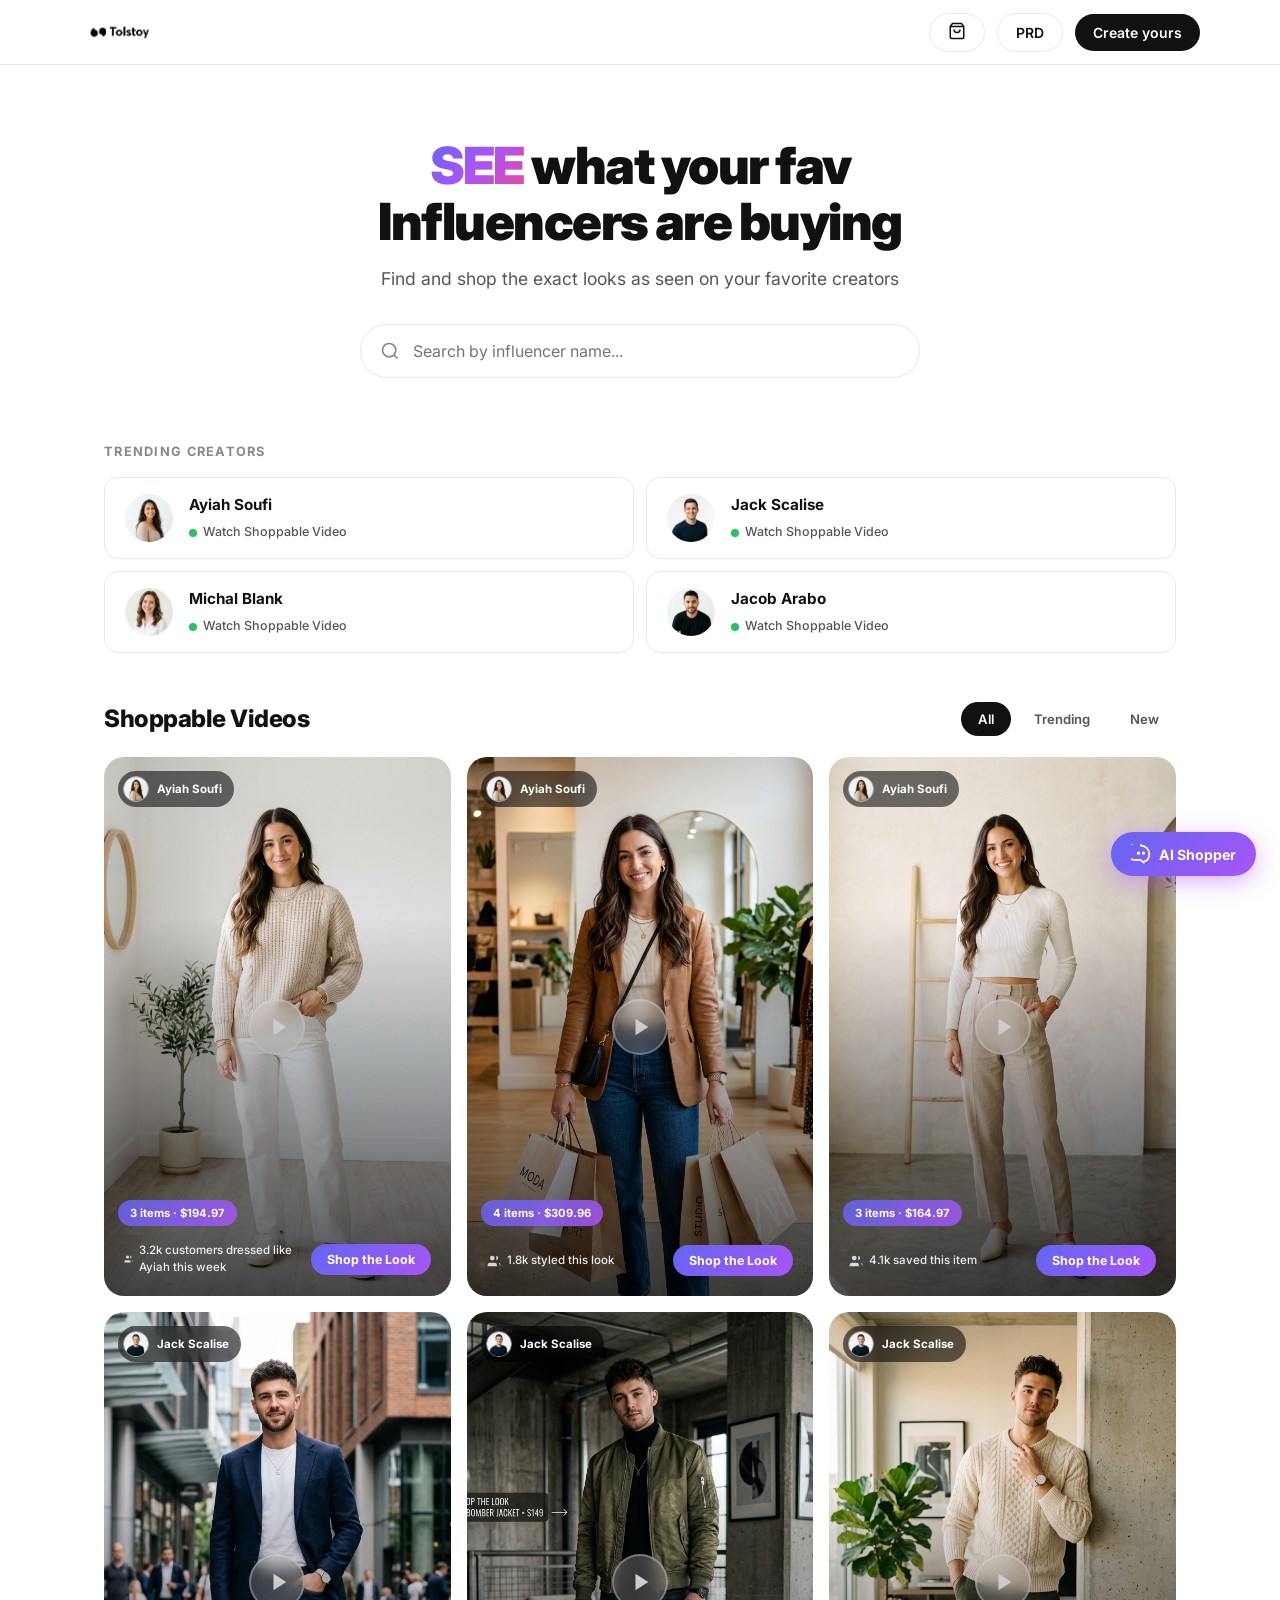
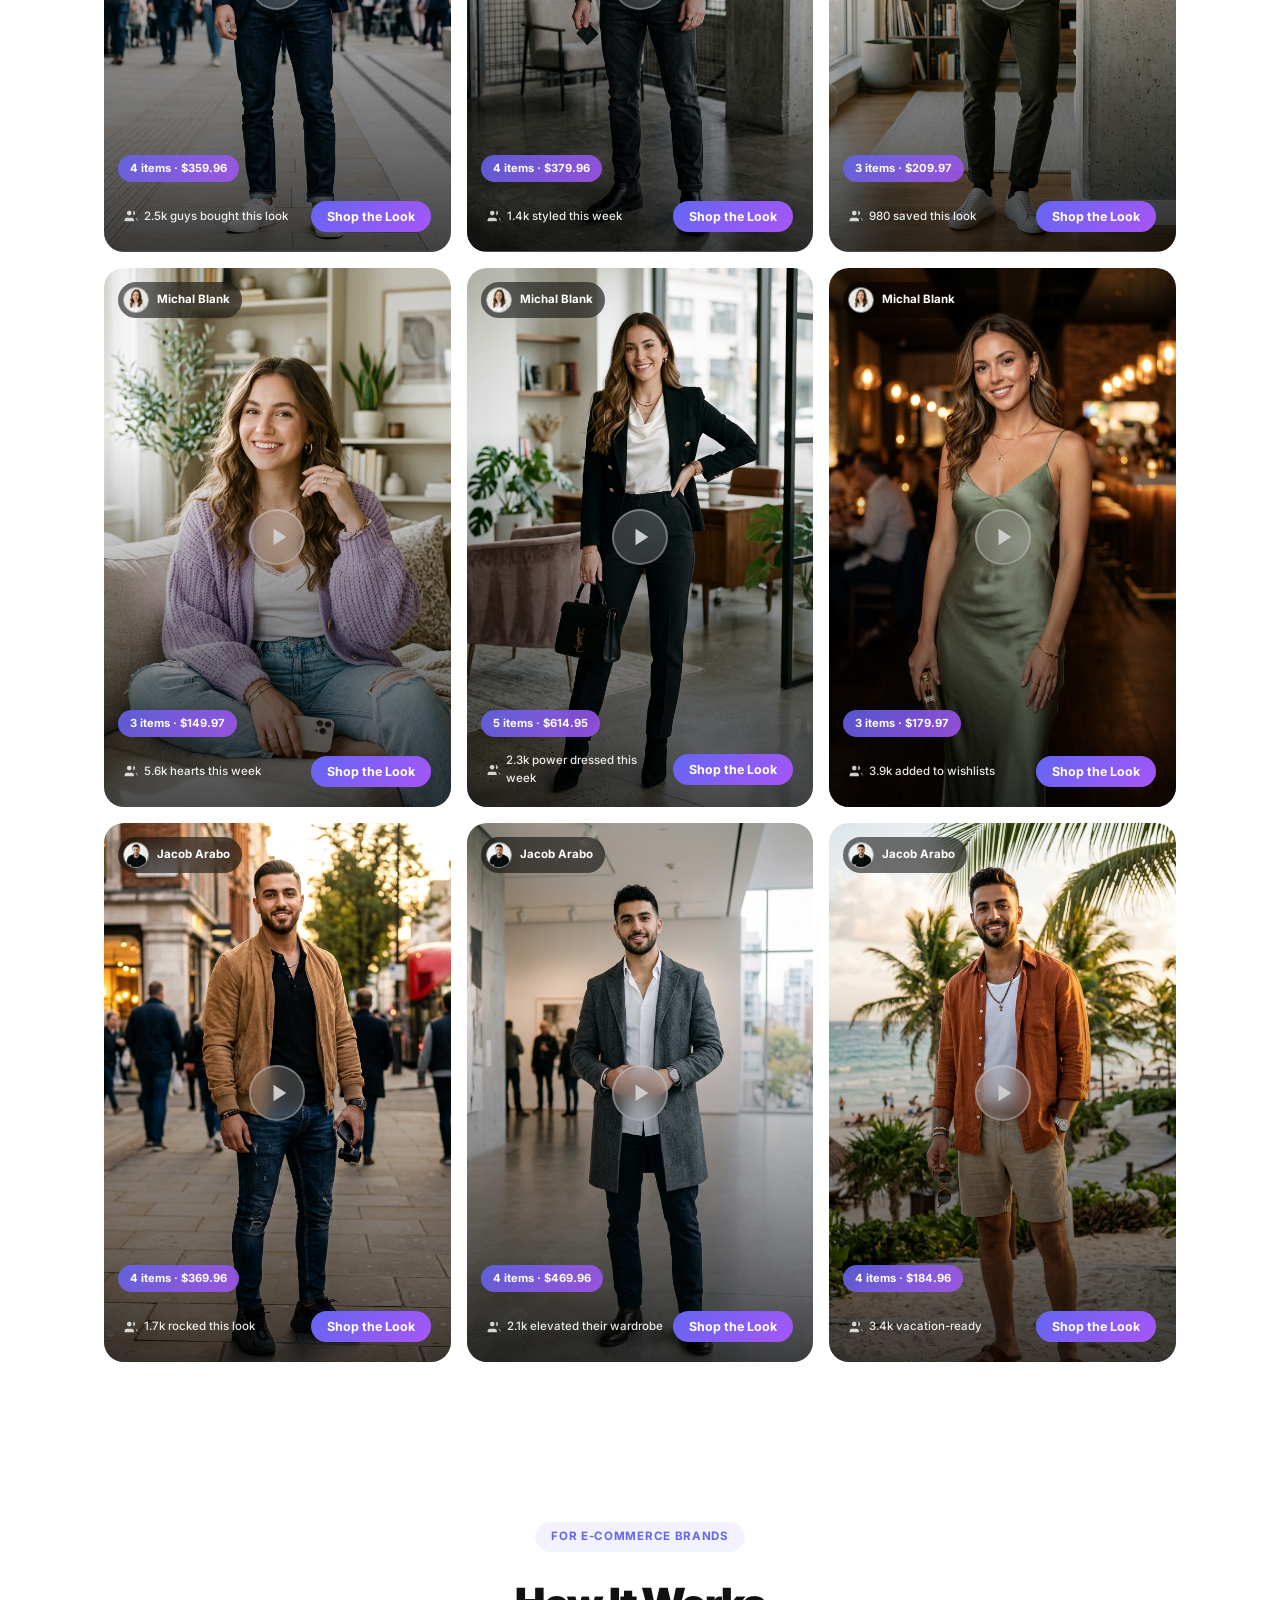
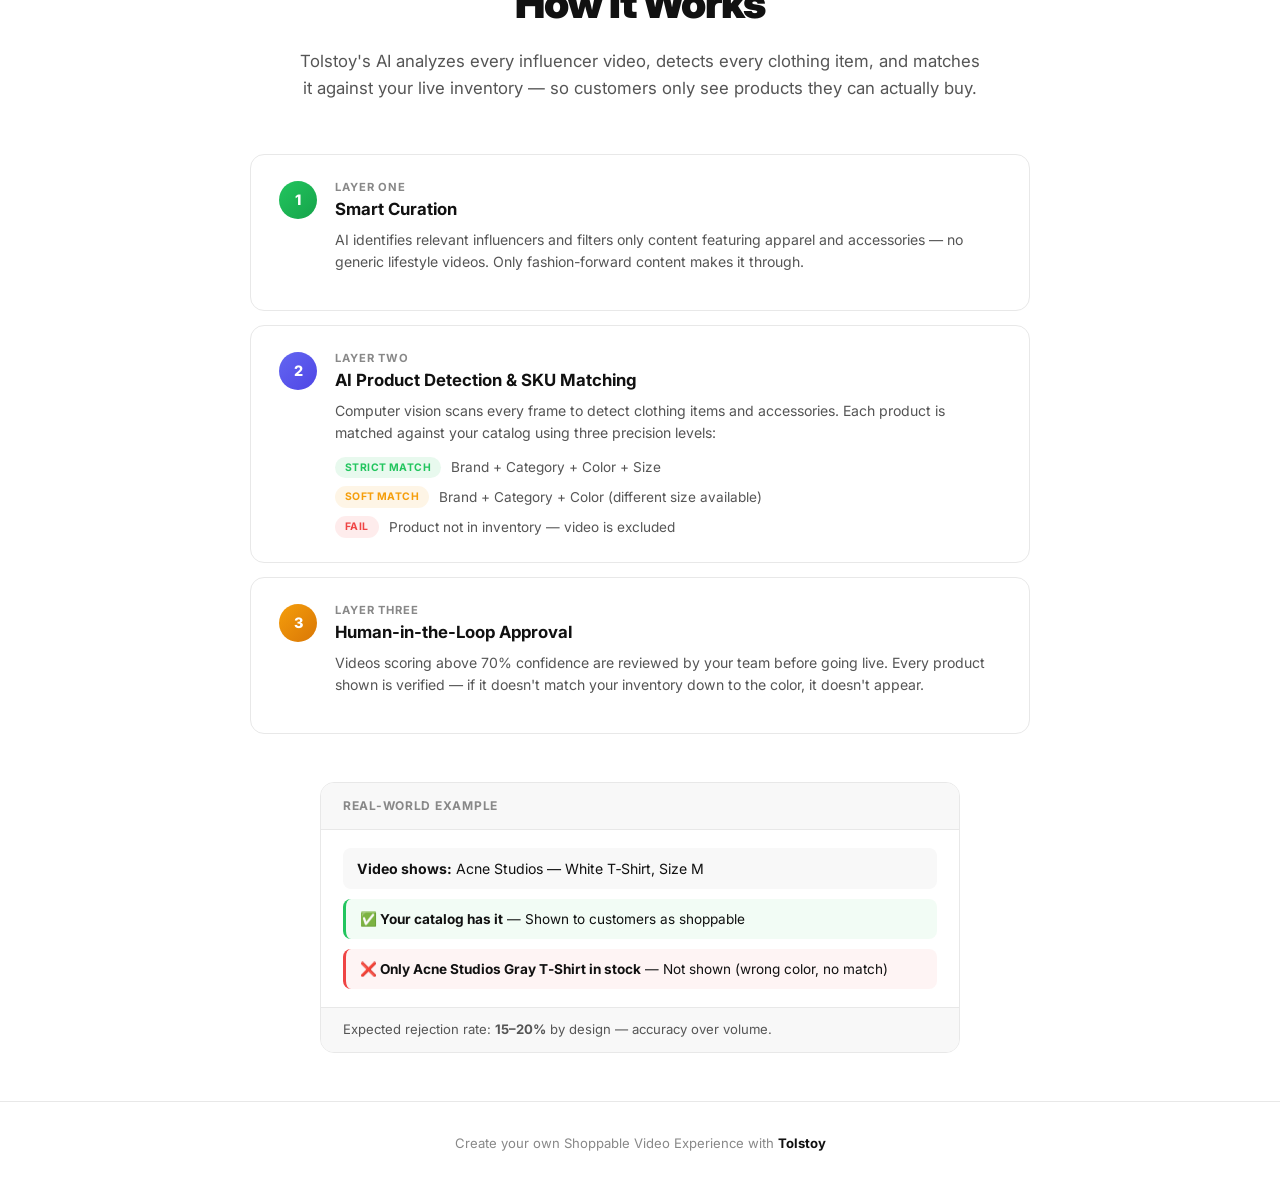
==== commit b0ef0221: "Replace static thumbnails with real video cards (hover-to-play), add creator badges, outfit totals, " ====
--- a/index.html
+++ b/index.html
@@ -36,6 +36,157 @@
       <input type="text" class="search-bar" id="search-input" placeholder="Search by influencer name...">
     </div>
   </section>
+
+  <!-- ═══ Influencer Cards ═══ -->
+  <section class="influencers-section" id="influencers-section">
+    <h2>Trending Creators</h2>
+    <div class="influencer-grid" id="influencer-grid">
+      <!-- JS rendered -->
+    </div>
+  </section>
+
+  <!-- ═══ Video Feed ═══ -->
+  <section class="feed-section" id="feed-section">
+    <div class="feed-header">
+      <h2 id="feed-title">Shoppable Videos</h2>
+      <div class="feed-tabs">
+        <button class="feed-tab active" data-filter="all">All</button>
+        <button class="feed-tab" data-filter="trending">Trending</button>
+        <button class="feed-tab" data-filter="new">New</button>
+      </div>
+    </div>
+    <div class="video-grid" id="video-grid">
+      <!-- JS rendered -->
+    </div>
+    <div class="empty-feed" id="empty-feed" style="display:none;">
+      <svg viewBox="0 0 24 24" fill="none" stroke="currentColor" stroke-width="1.5"><rect x="2" y="2" width="20" height="20" rx="2"/><polygon points="10,8 16,12 10,16"/></svg>
+      <p>Select an influencer above to see their shoppable videos</p>
+    </div>
+  </section>
+
+  <!-- ═══ Video / Product Modal ═══ -->
+  <div class="modal-backdrop" id="modal-backdrop">
+    <div class="modal-content" id="modal-content">
+      <div class="modal-image" id="modal-media-container">
+        <!-- Video injected by JS -->
+      </div>
+      <div class="modal-details">
+        <div class="modal-influencer" id="modal-influencer">
+          <img src="" alt="" id="modal-avatar">
+          <div>
+            <div class="modal-influencer-name" id="modal-inf-name"></div>
+            <div class="modal-influencer-label">Creator</div>
+          </div>
+        </div>
+        <div class="modal-item-list-label">Items in this look</div>
+        <div class="modal-item-list" id="modal-item-list">
+          <!-- JS rendered item list -->
+        </div>
+        <div class="modal-selected-detail">
+          <div class="modal-product-title" id="modal-product-title"></div>
+          <div class="modal-product-price" id="modal-product-price"></div>
+          <p class="modal-product-desc" id="modal-product-desc"></p>
+        </div>
+        <div class="modal-sizes" id="modal-sizes">
+          <label>Select Size</label>
+          <div class="size-options">
+            <button class="size-btn" data-size="XS">XS</button>
+            <button class="size-btn active" data-size="S">S</button>
+            <button class="size-btn" data-size="M">M</button>
+            <button class="size-btn" data-size="L">L</button>
+            <button class="size-btn" data-size="XL">XL</button>
+          </div>
+        </div>
+        <div class="modal-outfit-total" id="modal-outfit-total"></div>
+        <div class="modal-actions">
+          <button class="btn-add-cart" id="btn-add-cart">Add Item</button>
+          <button class="btn-add-all" id="btn-add-all">Add Full Outfit</button>
+          <button class="btn-wishlist" id="btn-wishlist">♡</button>
+        </div>
+      </div>
+    </div>
+  </div>
+
+  <!-- ═══ Cart Drawer ═══ -->
+  <div class="modal-backdrop" id="cart-backdrop" style="z-index:1001;">
+    <div class="cart-drawer" id="cart-drawer">
+      <div class="cart-drawer-header">
+        <h3>Your Bag</h3>
+        <button id="cart-close" style="font-size:1.3rem;color:var(--text-muted);">✕</button>
+      </div>
+      <div class="cart-drawer-body" id="cart-body">
+        <div class="cart-empty" id="cart-empty">
+          <svg viewBox="0 0 24 24" fill="none" stroke="currentColor" stroke-width="1.5"><path d="M6 2L3 6v14a2 2 0 002 2h14a2 2 0 002-2V6l-3-4z"/><line x1="3" y1="6" x2="21" y2="6"/><path d="M16 10a4 4 0 01-8 0"/></svg>
+          <p>Your bag is empty</p>
+        </div>
+      </div>
+      <div class="cart-drawer-footer" id="cart-footer" style="display:none;">
+        <div class="cart-total">
+          <span>Total</span>
+          <span id="cart-total-price">$0.00</span>
+        </div>
+        <button class="btn-checkout" id="btn-checkout">Checkout</button>
+      </div>
+    </div>
+  </div>
+
+  <!-- ═══ Toast ═══ -->
+  <div class="toast" id="toast"></div>
+
+  <!-- ═══ AI Shopper Toggle Button ═══ -->
+  <button class="ai-toggle" id="ai-toggle" aria-label="Open AI Shopper">
+    <svg class="ai-toggle-icon" viewBox="0 0 24 24" fill="none" stroke="currentColor" stroke-width="2">
+      <path d="M12 2a10 10 0 0 1 10 10c0 4.5-3 8.3-7 9.5V22l-4-3H4a10 10 0 0 1 0-20h8z"/>
+      <path d="M8 11a1 1 0 1 0 2 0 1 1 0 0 0-2 0zm6 0a1 1 0 1 0 2 0 1 1 0 0 0-2 0z"/>
+    </svg>
+    <span class="ai-toggle-label">AI&nbsp;Shopper</span>
+  </button>
+
+  <!-- ═══ AI Shopper Chat Panel ═══ -->
+  <div class="ai-chat-overlay" id="ai-chat-overlay"></div>
+  <div class="ai-chat" id="ai-chat">
+    <div class="ai-chat-header">
+      <div class="ai-chat-header-info">
+        <span class="ai-chat-icon">✦</span>
+        <div>
+          <div class="ai-chat-title">AI Shopper</div>
+          <div class="ai-chat-status">Online · Find your style match</div>
+        </div>
+      </div>
+      <div class="ai-chat-header-actions">
+        <button class="ai-chat-clear" id="ai-chat-clear" aria-label="Clear chat">↺</button>
+        <button class="ai-chat-close" id="ai-chat-close" aria-label="Close chat">✕</button>
+      </div>
+    </div>
+    <div class="ai-chat-body" id="ai-chat-body">
+      <div class="ai-message ai-message--bot">
+        <div class="ai-message-avatar">✦</div>
+        <div class="ai-message-content">
+          <p>Hi! I'm your <strong>AI Shopper</strong>. Upload a photo of someone whose style you love — I'll find similar influencers and their shoppable looks for you.</p>
+          <p>Or just tell me what you're looking for.</p>
+        </div>
+      </div>
+    </div>
+    <div class="ai-chat-footer">
+      <label class="ai-upload-btn" id="ai-upload-btn">
+        <svg viewBox="0 0 24 24" fill="none" stroke="currentColor" stroke-width="2">
+          <path d="M21 15v4a2 2 0 0 1-2 2H5a2 2 0 0 1-2-2v-4"/>
+          <polyline points="17 8 12 3 7 8"/>
+          <line x1="12" y1="3" x2="12" y2="15"/>
+        </svg>
+        <input type="file" accept="image/*" hidden id="ai-file-input">
+      </label>
+      <input type="text" class="ai-chat-input" id="ai-chat-input" placeholder="Type a message or upload a photo..." autocomplete="off">
+      <button class="ai-send-btn" id="ai-send-btn" aria-label="Send message">
+        <svg viewBox="0 0 24 24" fill="none" stroke="currentColor" stroke-width="2">
+          <line x1="22" y1="2" x2="11" y2="13"/>
+          <polygon points="22 2 15 22 11 13 2 9 22 2"/>
+        </svg>
+      </button>
+    </div>
+  </div>
+
+  <!-- ═══ AI Quick-Reply Container (rendered inside chat body via JS) ═══ -->
 
   <!-- ═══ How It Works (B2B) ═══ -->
   <section class="how-section" id="how-section">
@@ -101,157 +252,6 @@
     </div>
   </section>
 
-  <!-- ═══ Influencer Cards ═══ -->
-  <section class="influencers-section" id="influencers-section">
-    <h2>Trending Creators</h2>
-    <div class="influencer-grid" id="influencer-grid">
-      <!-- JS rendered -->
-    </div>
-  </section>
-
-  <!-- ═══ Video Feed ═══ -->
-  <section class="feed-section" id="feed-section">
-    <div class="feed-header">
-      <h2 id="feed-title">Shoppable Videos</h2>
-      <div class="feed-tabs">
-        <button class="feed-tab active" data-filter="all">All</button>
-        <button class="feed-tab" data-filter="trending">Trending</button>
-        <button class="feed-tab" data-filter="new">New</button>
-      </div>
-    </div>
-    <div class="video-grid" id="video-grid">
-      <!-- JS rendered -->
-    </div>
-    <div class="empty-feed" id="empty-feed" style="display:none;">
-      <svg viewBox="0 0 24 24" fill="none" stroke="currentColor" stroke-width="1.5"><rect x="2" y="2" width="20" height="20" rx="2"/><polygon points="10,8 16,12 10,16"/></svg>
-      <p>Select an influencer above to see their shoppable videos</p>
-    </div>
-  </section>
-
-  <!-- ═══ Video / Product Modal ═══ -->
-  <div class="modal-backdrop" id="modal-backdrop">
-    <div class="modal-content" id="modal-content">
-      <div class="modal-image" id="modal-media-container">
-        <!-- Video injected by JS -->
-      </div>
-      <div class="modal-details">
-        <div class="modal-influencer" id="modal-influencer">
-          <img src="" alt="" id="modal-avatar">
-          <div>
-            <div class="modal-influencer-name" id="modal-inf-name"></div>
-            <div class="modal-influencer-label">Creator</div>
-          </div>
-        </div>
-        <div class="modal-item-list-label">Items in this look</div>
-        <div class="modal-item-list" id="modal-item-list">
-          <!-- JS rendered item list -->
-        </div>
-        <div class="modal-selected-detail">
-          <div class="modal-product-title" id="modal-product-title"></div>
-          <div class="modal-product-price" id="modal-product-price"></div>
-          <p class="modal-product-desc" id="modal-product-desc"></p>
-        </div>
-        <div class="modal-sizes" id="modal-sizes">
-          <label>Select Size</label>
-          <div class="size-options">
-            <button class="size-btn" data-size="XS">XS</button>
-            <button class="size-btn active" data-size="S">S</button>
-            <button class="size-btn" data-size="M">M</button>
-            <button class="size-btn" data-size="L">L</button>
-            <button class="size-btn" data-size="XL">XL</button>
-          </div>
-        </div>
-        <div class="modal-outfit-total" id="modal-outfit-total"></div>
-        <div class="modal-actions">
-          <button class="btn-add-cart" id="btn-add-cart">Add Item</button>
-          <button class="btn-add-all" id="btn-add-all">Add Full Outfit</button>
-          <button class="btn-wishlist" id="btn-wishlist">♡</button>
-        </div>
-      </div>
-    </div>
-  </div>
-
-  <!-- ═══ Cart Drawer ═══ -->
-  <div class="modal-backdrop" id="cart-backdrop" style="z-index:1001;">
-    <div class="cart-drawer" id="cart-drawer">
-      <div class="cart-drawer-header">
-        <h3>Your Bag</h3>
-        <button id="cart-close" style="font-size:1.3rem;color:var(--text-muted);">✕</button>
-      </div>
-      <div class="cart-drawer-body" id="cart-body">
-        <div class="cart-empty" id="cart-empty">
-          <svg viewBox="0 0 24 24" fill="none" stroke="currentColor" stroke-width="1.5"><path d="M6 2L3 6v14a2 2 0 002 2h14a2 2 0 002-2V6l-3-4z"/><line x1="3" y1="6" x2="21" y2="6"/><path d="M16 10a4 4 0 01-8 0"/></svg>
-          <p>Your bag is empty</p>
-        </div>
-      </div>
-      <div class="cart-drawer-footer" id="cart-footer" style="display:none;">
-        <div class="cart-total">
-          <span>Total</span>
-          <span id="cart-total-price">$0.00</span>
-        </div>
-        <button class="btn-checkout" id="btn-checkout">Checkout</button>
-      </div>
-    </div>
-  </div>
-
-  <!-- ═══ Toast ═══ -->
-  <div class="toast" id="toast"></div>
-
-  <!-- ═══ AI Shopper Toggle Button ═══ -->
-  <button class="ai-toggle" id="ai-toggle" aria-label="Open AI Shopper">
-    <svg class="ai-toggle-icon" viewBox="0 0 24 24" fill="none" stroke="currentColor" stroke-width="2">
-      <path d="M12 2a10 10 0 0 1 10 10c0 4.5-3 8.3-7 9.5V22l-4-3H4a10 10 0 0 1 0-20h8z"/>
-      <path d="M8 11a1 1 0 1 0 2 0 1 1 0 0 0-2 0zm6 0a1 1 0 1 0 2 0 1 1 0 0 0-2 0z"/>
-    </svg>
-    <span class="ai-toggle-label">AI&nbsp;Shopper</span>
-  </button>
-
-  <!-- ═══ AI Shopper Chat Panel ═══ -->
-  <div class="ai-chat-overlay" id="ai-chat-overlay"></div>
-  <div class="ai-chat" id="ai-chat">
-    <div class="ai-chat-header">
-      <div class="ai-chat-header-info">
-        <span class="ai-chat-icon">✦</span>
-        <div>
-          <div class="ai-chat-title">AI Shopper</div>
-          <div class="ai-chat-status">Online · Find your style match</div>
-        </div>
-      </div>
-      <div class="ai-chat-header-actions">
-        <button class="ai-chat-clear" id="ai-chat-clear" aria-label="Clear chat">↺</button>
-        <button class="ai-chat-close" id="ai-chat-close" aria-label="Close chat">✕</button>
-      </div>
-    </div>
-    <div class="ai-chat-body" id="ai-chat-body">
-      <div class="ai-message ai-message--bot">
-        <div class="ai-message-avatar">✦</div>
-        <div class="ai-message-content">
-          <p>Hi! I'm your <strong>AI Shopper</strong>. Upload a photo of someone whose style you love — I'll find similar influencers and their shoppable looks for you.</p>
-          <p>Or just tell me what you're looking for.</p>
-        </div>
-      </div>
-    </div>
-    <div class="ai-chat-footer">
-      <label class="ai-upload-btn" id="ai-upload-btn">
-        <svg viewBox="0 0 24 24" fill="none" stroke="currentColor" stroke-width="2">
-          <path d="M21 15v4a2 2 0 0 1-2 2H5a2 2 0 0 1-2-2v-4"/>
-          <polyline points="17 8 12 3 7 8"/>
-          <line x1="12" y1="3" x2="12" y2="15"/>
-        </svg>
-        <input type="file" accept="image/*" hidden id="ai-file-input">
-      </label>
-      <input type="text" class="ai-chat-input" id="ai-chat-input" placeholder="Type a message or upload a photo..." autocomplete="off">
-      <button class="ai-send-btn" id="ai-send-btn" aria-label="Send message">
-        <svg viewBox="0 0 24 24" fill="none" stroke="currentColor" stroke-width="2">
-          <line x1="22" y1="2" x2="11" y2="13"/>
-          <polygon points="22 2 15 22 11 13 2 9 22 2"/>
-        </svg>
-      </button>
-    </div>
-  </div>
-
-  <!-- ═══ AI Quick-Reply Container (rendered inside chat body via JS) ═══ -->
-
   <!-- ═══ Footer ═══ -->
   <footer class="footer">
     Create your own Shoppable Video Experience with <a href="#">Tolstoy</a>
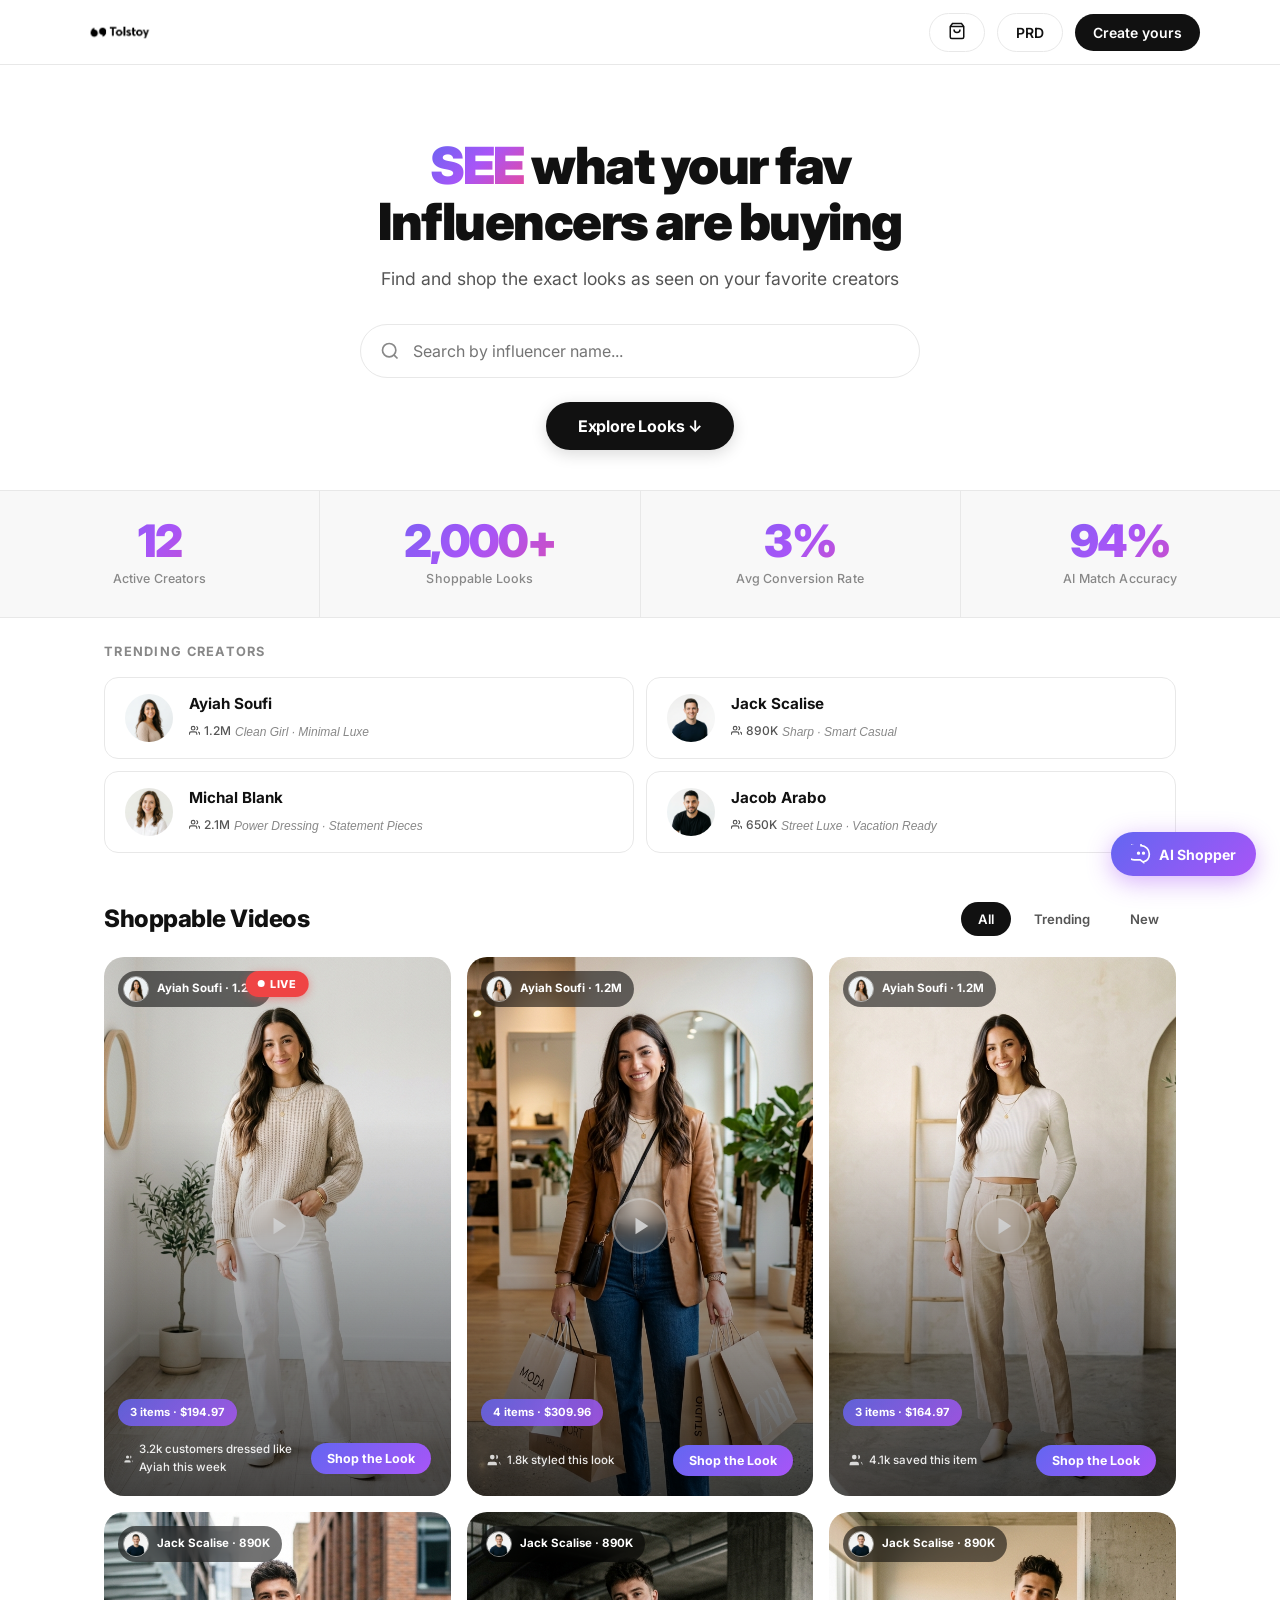
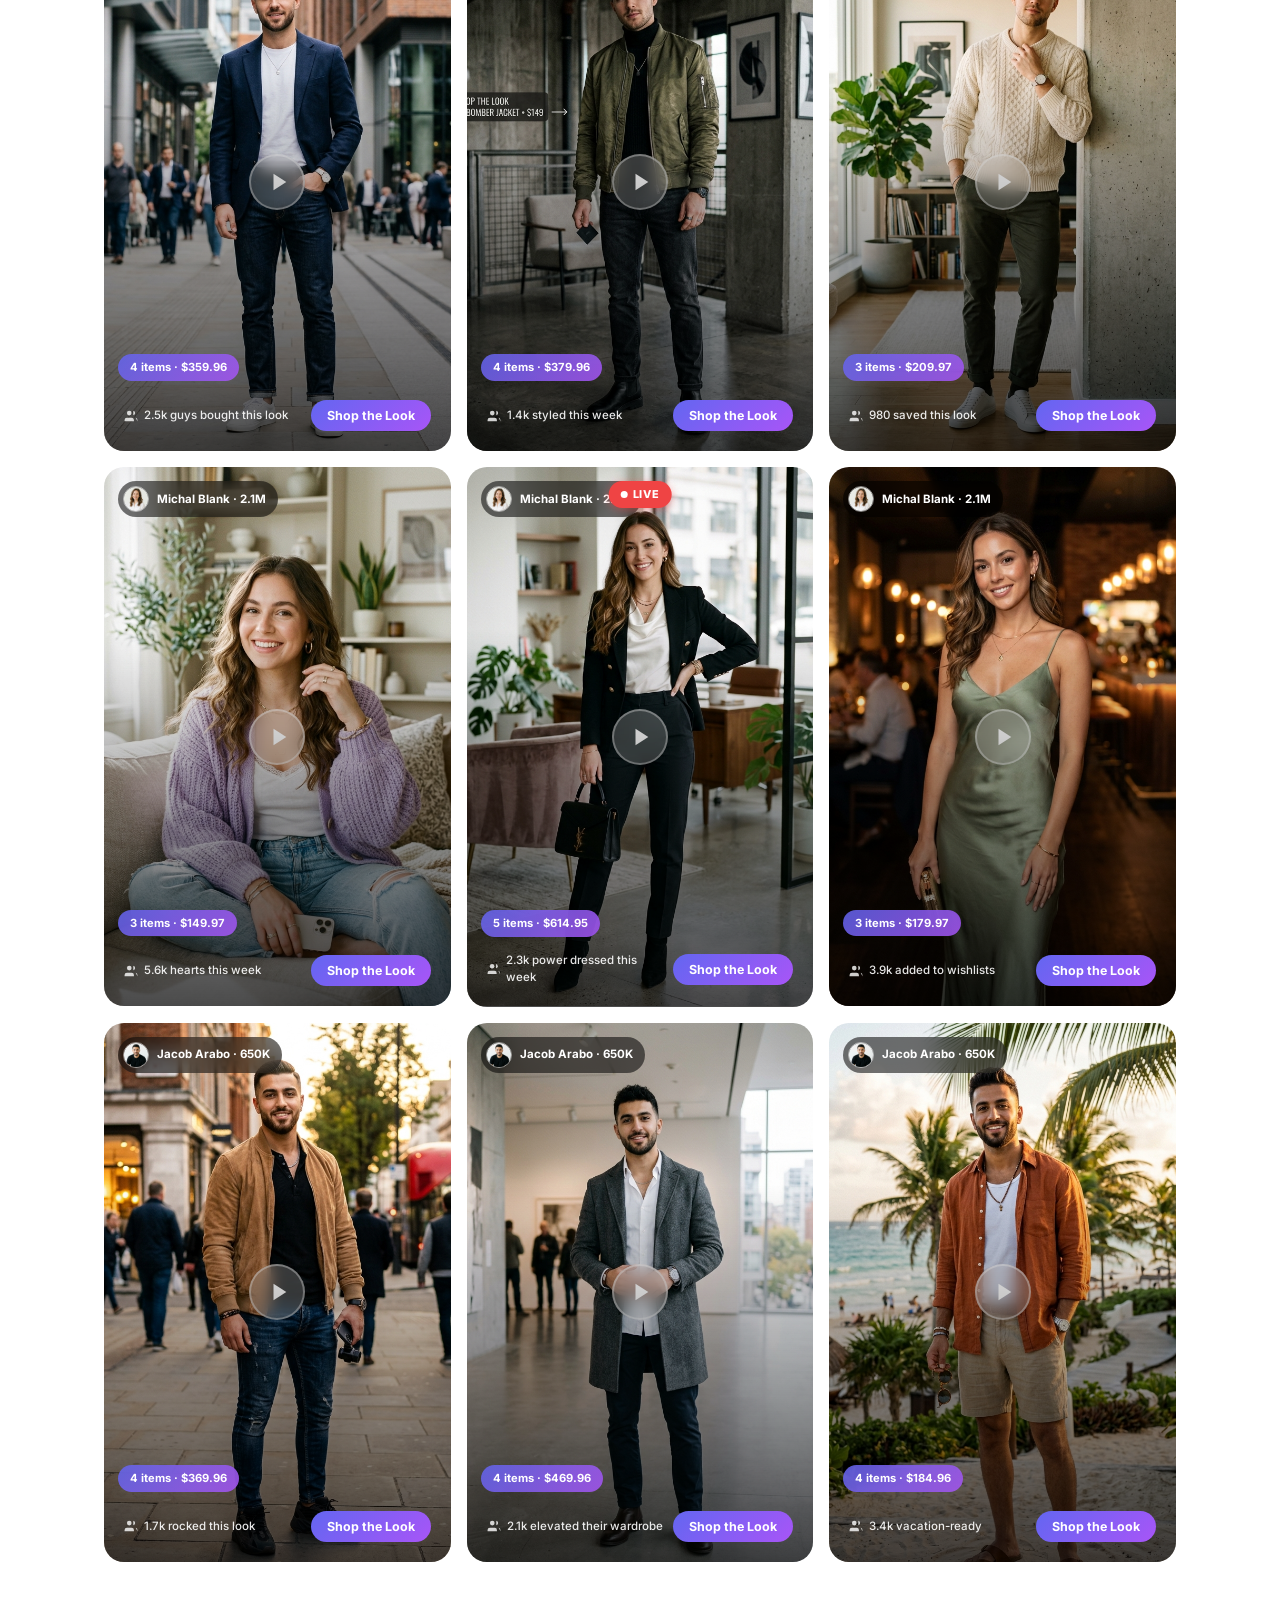
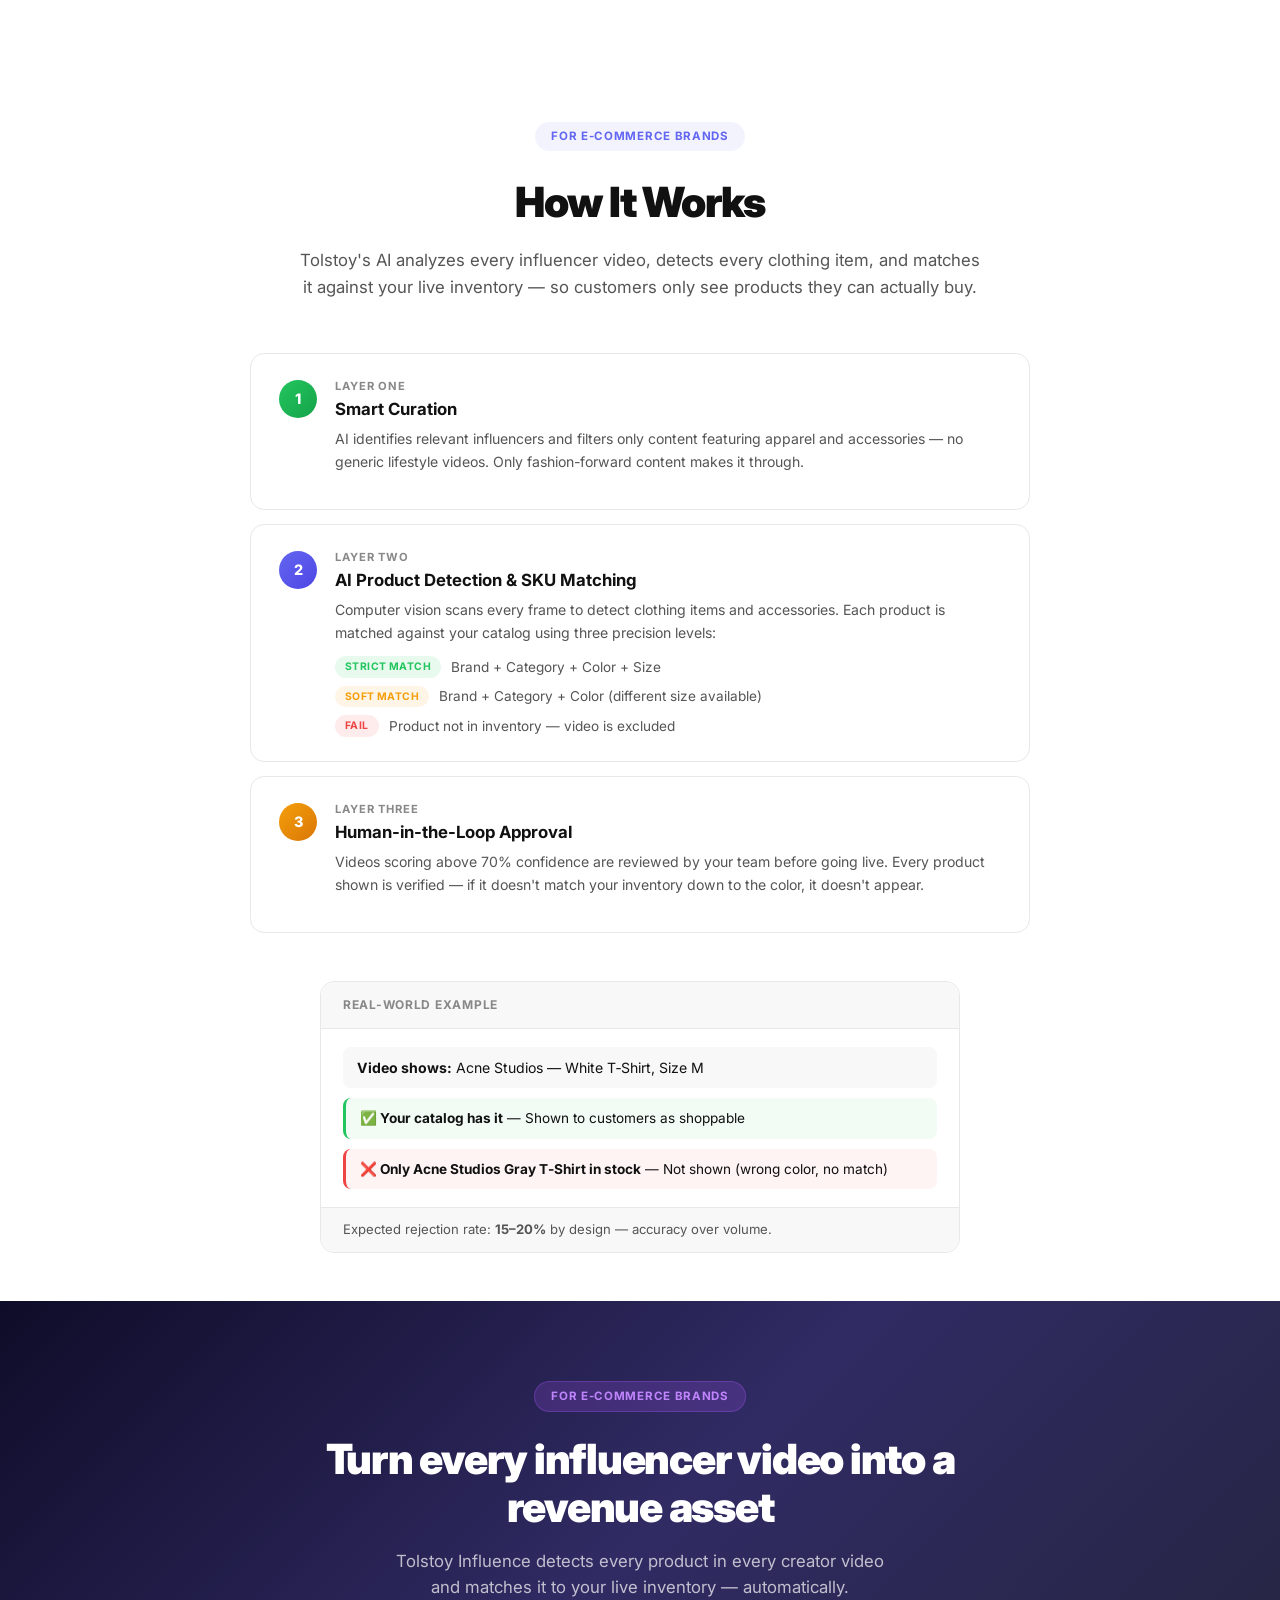
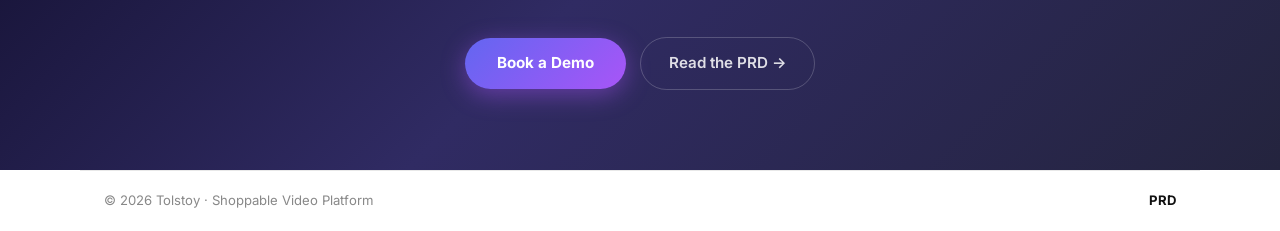
==== commit e6baf63a: "Add MVP demo features: live badges, auto-play scroll, AI chat, stats counter, footer CTA - Auto-play" ====
--- a/index.html
+++ b/index.html
@@ -34,6 +34,27 @@
     <div class="search-wrapper">
       <svg class="search-icon" width="20" height="20" viewBox="0 0 24 24" fill="none" stroke="currentColor" stroke-width="2"><circle cx="11" cy="11" r="8"/><line x1="21" y1="21" x2="16.65" y2="16.65"/></svg>
       <input type="text" class="search-bar" id="search-input" placeholder="Search by influencer name...">
+    </div>
+    <button class="hero-cta-btn" id="hero-scroll-btn">Explore Looks ↓</button>
+  </section>
+
+  <!-- ═══ Stats Bar ═══ -->
+  <section class="stats-bar">
+    <div class="stat-item">
+      <div class="stat-val">12</div>
+      <div class="stat-label">Active Creators</div>
+    </div>
+    <div class="stat-item">
+      <div class="stat-val">2000+</div>
+      <div class="stat-label">Shoppable Looks</div>
+    </div>
+    <div class="stat-item">
+      <div class="stat-val">3%</div>
+      <div class="stat-label">Avg Conversion Rate</div>
+    </div>
+    <div class="stat-item">
+      <div class="stat-val">94%</div>
+      <div class="stat-label">AI Match Accuracy</div>
     </div>
   </section>
 
@@ -252,9 +273,21 @@
     </div>
   </section>
 
-  <!-- ═══ Footer ═══ -->
+  <!-- ═══ Footer CTA ═══ -->
+  <section class="footer-cta">
+    <div class="footer-cta-inner">
+      <div class="footer-cta-badge">For E-Commerce Brands</div>
+      <h2>Turn every influencer video into a revenue asset</h2>
+      <p>Tolstoy Influence detects every product in every creator video and matches it to your live inventory — automatically.</p>
+      <div class="footer-cta-actions">
+        <a href="https://www.gotolstoy.com/contact-sales" class="footer-cta-btn-primary" target="_blank">Book a Demo</a>
+        <a href="prd.html" class="footer-cta-btn-secondary">Read the PRD →</a>
+      </div>
+    </div>
+  </section>
   <footer class="footer">
-    Create your own Shoppable Video Experience with <a href="#">Tolstoy</a>
+    <span>© 2026 Tolstoy · Shoppable Video Platform</span>
+    <a href="prd.html">PRD</a>
   </footer>
 
   <script src="app.js"></script>
--- a/styles.css
+++ b/styles.css
@@ -1096,11 +1096,15 @@
 
 /* ── Footer ── */
 .footer {
-  text-align: center;
-  padding: 32px 24px;
+  display: flex;
+  align-items: center;
+  justify-content: space-between;
+  padding: 20px 24px;
   border-top: 1px solid var(--border-color);
   color: var(--text-muted);
   font-size: 0.82rem;
+  max-width: var(--max-width);
+  margin: 0 auto;
 }
 .footer a { font-weight: 700; color: var(--text-primary); }
 .footer a:hover { color: #a855f7; }
@@ -1483,6 +1487,208 @@
   height: 28px;
   border-radius: 50%;
   object-fit: cover;
+}
+
+/* ── Stats Bar ── */
+.stats-bar {
+  display: flex;
+  align-items: stretch;
+  justify-content: center;
+  border-top: 1px solid var(--border-color);
+  border-bottom: 1px solid var(--border-color);
+  background: var(--bg-secondary);
+  padding: 0;
+  overflow: hidden;
+}
+.stat-item {
+  flex: 1;
+  text-align: center;
+  padding: 28px 16px;
+  border-right: 1px solid var(--border-color);
+  transition: background var(--transition);
+}
+.stat-item:last-child { border-right: none; }
+.stat-item:hover { background: var(--bg-card); }
+.stat-val {
+  font-size: clamp(2rem, 4vw, 2.8rem);
+  font-weight: 900;
+  letter-spacing: -0.04em;
+  line-height: 1;
+  margin-bottom: 6px;
+  background: linear-gradient(135deg, #6366f1, #a855f7, #ec4899);
+  -webkit-background-clip: text;
+  -webkit-text-fill-color: transparent;
+  background-clip: text;
+}
+.stat-label {
+  font-size: 0.78rem;
+  color: var(--text-muted);
+  font-weight: 500;
+  letter-spacing: 0.01em;
+}
+
+/* ── Live Badge ── */
+.live-badge {
+  position: absolute;
+  top: 14px;
+  left: 50%;
+  transform: translateX(-50%);
+  z-index: 4;
+  display: inline-flex;
+  align-items: center;
+  gap: 5px;
+  padding: 5px 12px;
+  background: #ef4444;
+  border-radius: var(--radius-full);
+  font-size: 0.68rem;
+  font-weight: 800;
+  color: #fff;
+  letter-spacing: 0.06em;
+  text-transform: uppercase;
+  box-shadow: 0 2px 8px rgba(239,68,68,0.45);
+  white-space: nowrap;
+}
+.live-dot {
+  width: 7px;
+  height: 7px;
+  border-radius: 50%;
+  background: #fff;
+  flex-shrink: 0;
+  animation: live-pulse 1.4s ease-in-out infinite;
+}
+@keyframes live-pulse {
+  0%, 100% { opacity: 1; transform: scale(1); }
+  50% { opacity: 0.4; transform: scale(0.75); }
+}
+
+/* ── Hero CTA Button ── */
+.hero-cta-btn {
+  display: inline-flex;
+  align-items: center;
+  gap: 6px;
+  margin-top: 24px;
+  padding: 14px 32px;
+  border-radius: var(--radius-full);
+  font-size: 1rem;
+  font-weight: 700;
+  background: #111;
+  color: #fff;
+  border: none;
+  cursor: pointer;
+  transition: all 0.25s cubic-bezier(0.4, 0, 0.2, 1);
+  box-shadow: 0 4px 16px rgba(0,0,0,0.15);
+  letter-spacing: -0.01em;
+}
+.hero-cta-btn:hover {
+  transform: translateY(-3px);
+  box-shadow: 0 10px 28px rgba(0,0,0,0.22);
+  background: #222;
+}
+.hero-cta-btn:active {
+  transform: translateY(-1px);
+}
+
+/* ── Footer CTA Section ── */
+.footer-cta {
+  background: linear-gradient(135deg, #0f0c29, #302b63, #24243e);
+  color: #fff;
+  text-align: center;
+  padding: 80px 24px;
+}
+.footer-cta-inner {
+  max-width: 640px;
+  margin: 0 auto;
+}
+.footer-cta-badge {
+  display: inline-flex;
+  padding: 6px 16px;
+  border-radius: var(--radius-full);
+  font-size: 0.72rem;
+  font-weight: 700;
+  letter-spacing: 0.06em;
+  text-transform: uppercase;
+  background: rgba(168,85,247,0.2);
+  color: #c084fc;
+  border: 1px solid rgba(168,85,247,0.3);
+  margin-bottom: 24px;
+}
+.footer-cta h2 {
+  font-size: clamp(1.8rem, 4vw, 2.6rem);
+  font-weight: 900;
+  letter-spacing: -0.03em;
+  line-height: 1.15;
+  margin-bottom: 16px;
+}
+.footer-cta p {
+  font-size: 1.05rem;
+  color: rgba(255,255,255,0.7);
+  line-height: 1.6;
+  margin-bottom: 36px;
+  max-width: 520px;
+  margin-left: auto;
+  margin-right: auto;
+}
+.footer-cta-actions {
+  display: flex;
+  align-items: center;
+  justify-content: center;
+  gap: 14px;
+  flex-wrap: wrap;
+}
+.footer-cta-btn-primary {
+  display: inline-flex;
+  align-items: center;
+  padding: 14px 32px;
+  border-radius: var(--radius-full);
+  font-size: 0.95rem;
+  font-weight: 700;
+  background: linear-gradient(135deg, #6366f1, #a855f7);
+  color: #fff;
+  text-decoration: none;
+  transition: all 0.25s ease;
+  box-shadow: 0 6px 24px rgba(168,85,247,0.45);
+}
+.footer-cta-btn-primary:hover {
+  transform: translateY(-2px);
+  box-shadow: 0 10px 32px rgba(168,85,247,0.6);
+}
+.footer-cta-btn-secondary {
+  display: inline-flex;
+  align-items: center;
+  padding: 14px 28px;
+  border-radius: var(--radius-full);
+  font-size: 0.95rem;
+  font-weight: 600;
+  color: rgba(255,255,255,0.85);
+  border: 1.5px solid rgba(255,255,255,0.2);
+  text-decoration: none;
+  transition: all 0.25s ease;
+}
+.footer-cta-btn-secondary:hover {
+  border-color: rgba(255,255,255,0.5);
+  color: #fff;
+  background: rgba(255,255,255,0.05);
+}
+
+/* ── Influencer Vibe & Followers (already in JS, CSS completeness) ── */
+.influencer-vibe {
+  font-size: 0.75rem;
+  color: var(--text-muted);
+  font-style: italic;
+  font-weight: 400;
+  margin-top: 1px;
+  white-space: nowrap;
+  overflow: hidden;
+  text-overflow: ellipsis;
+}
+.influencer-followers {
+  display: inline-flex;
+  align-items: center;
+  gap: 4px;
+  font-size: 0.75rem;
+  color: var(--text-secondary);
+  font-weight: 500;
+  margin-bottom: 2px;
 }
 
 /* ── Animations ── */
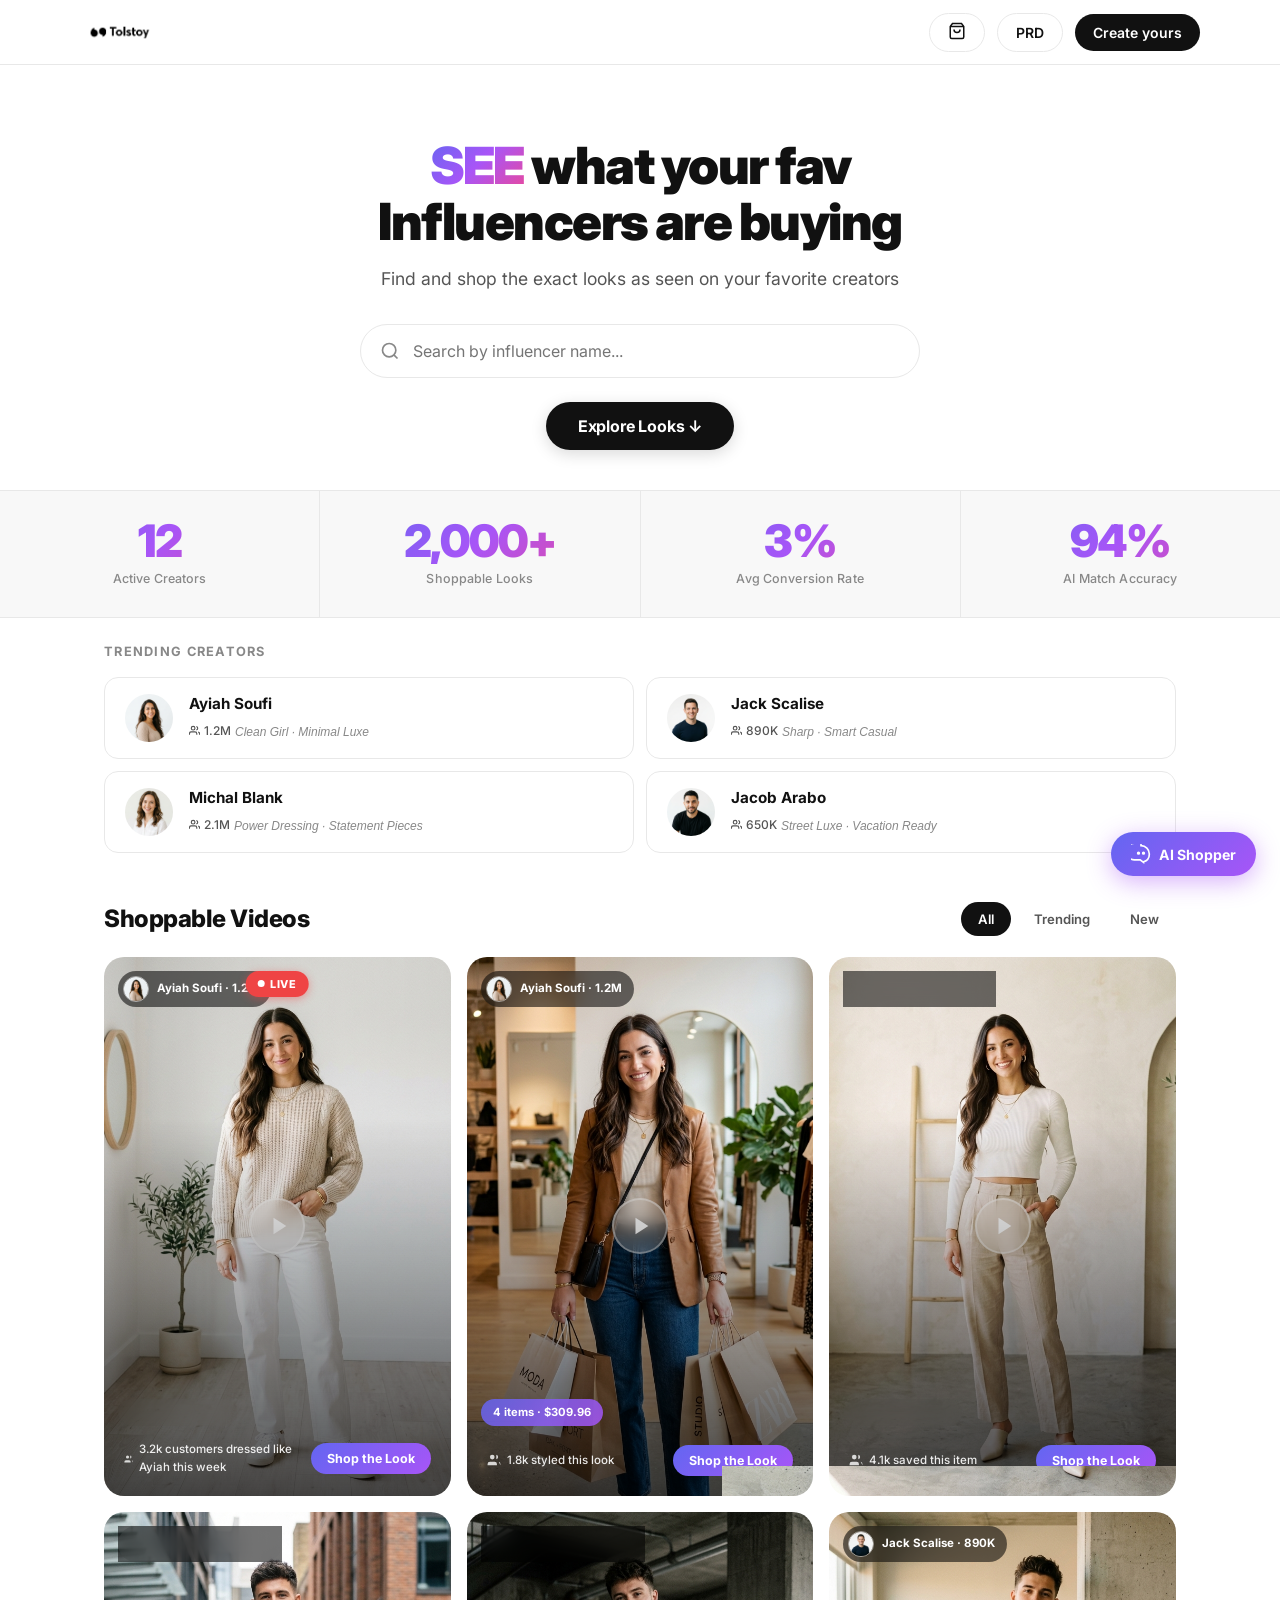
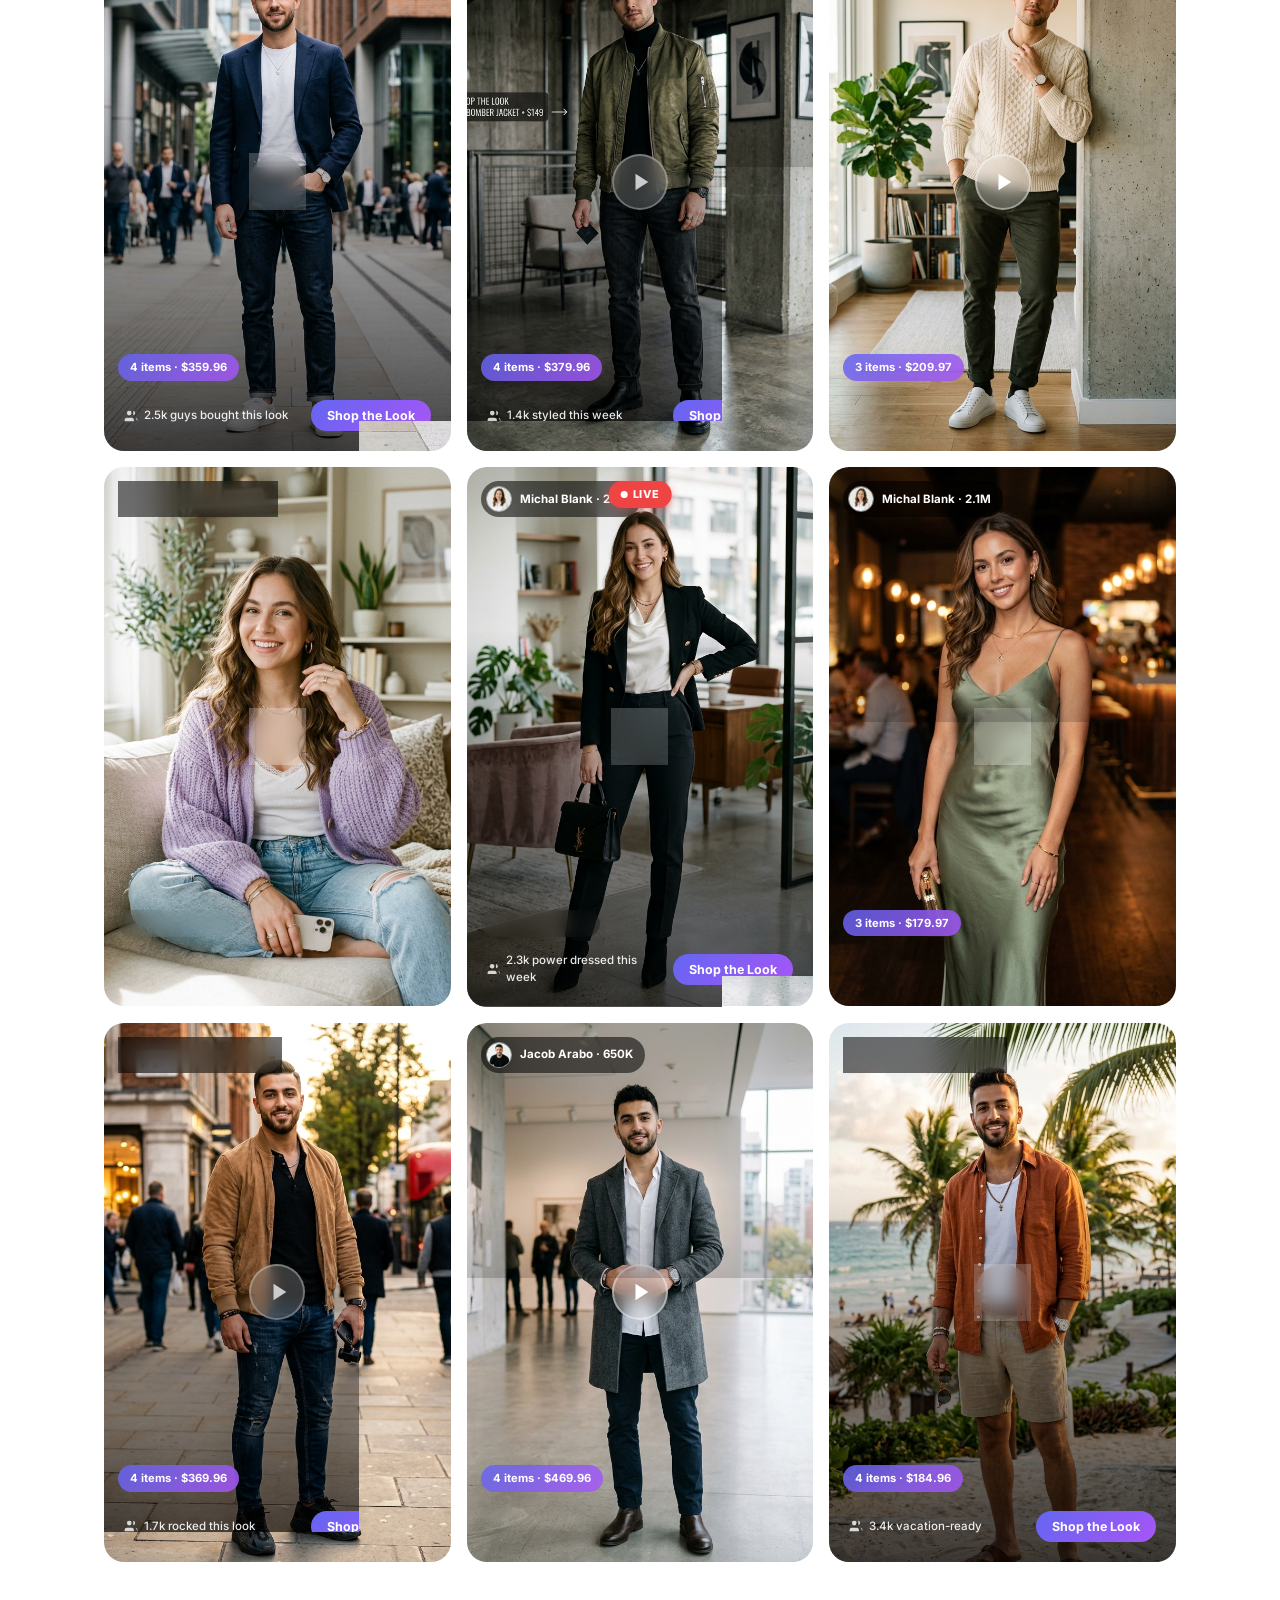
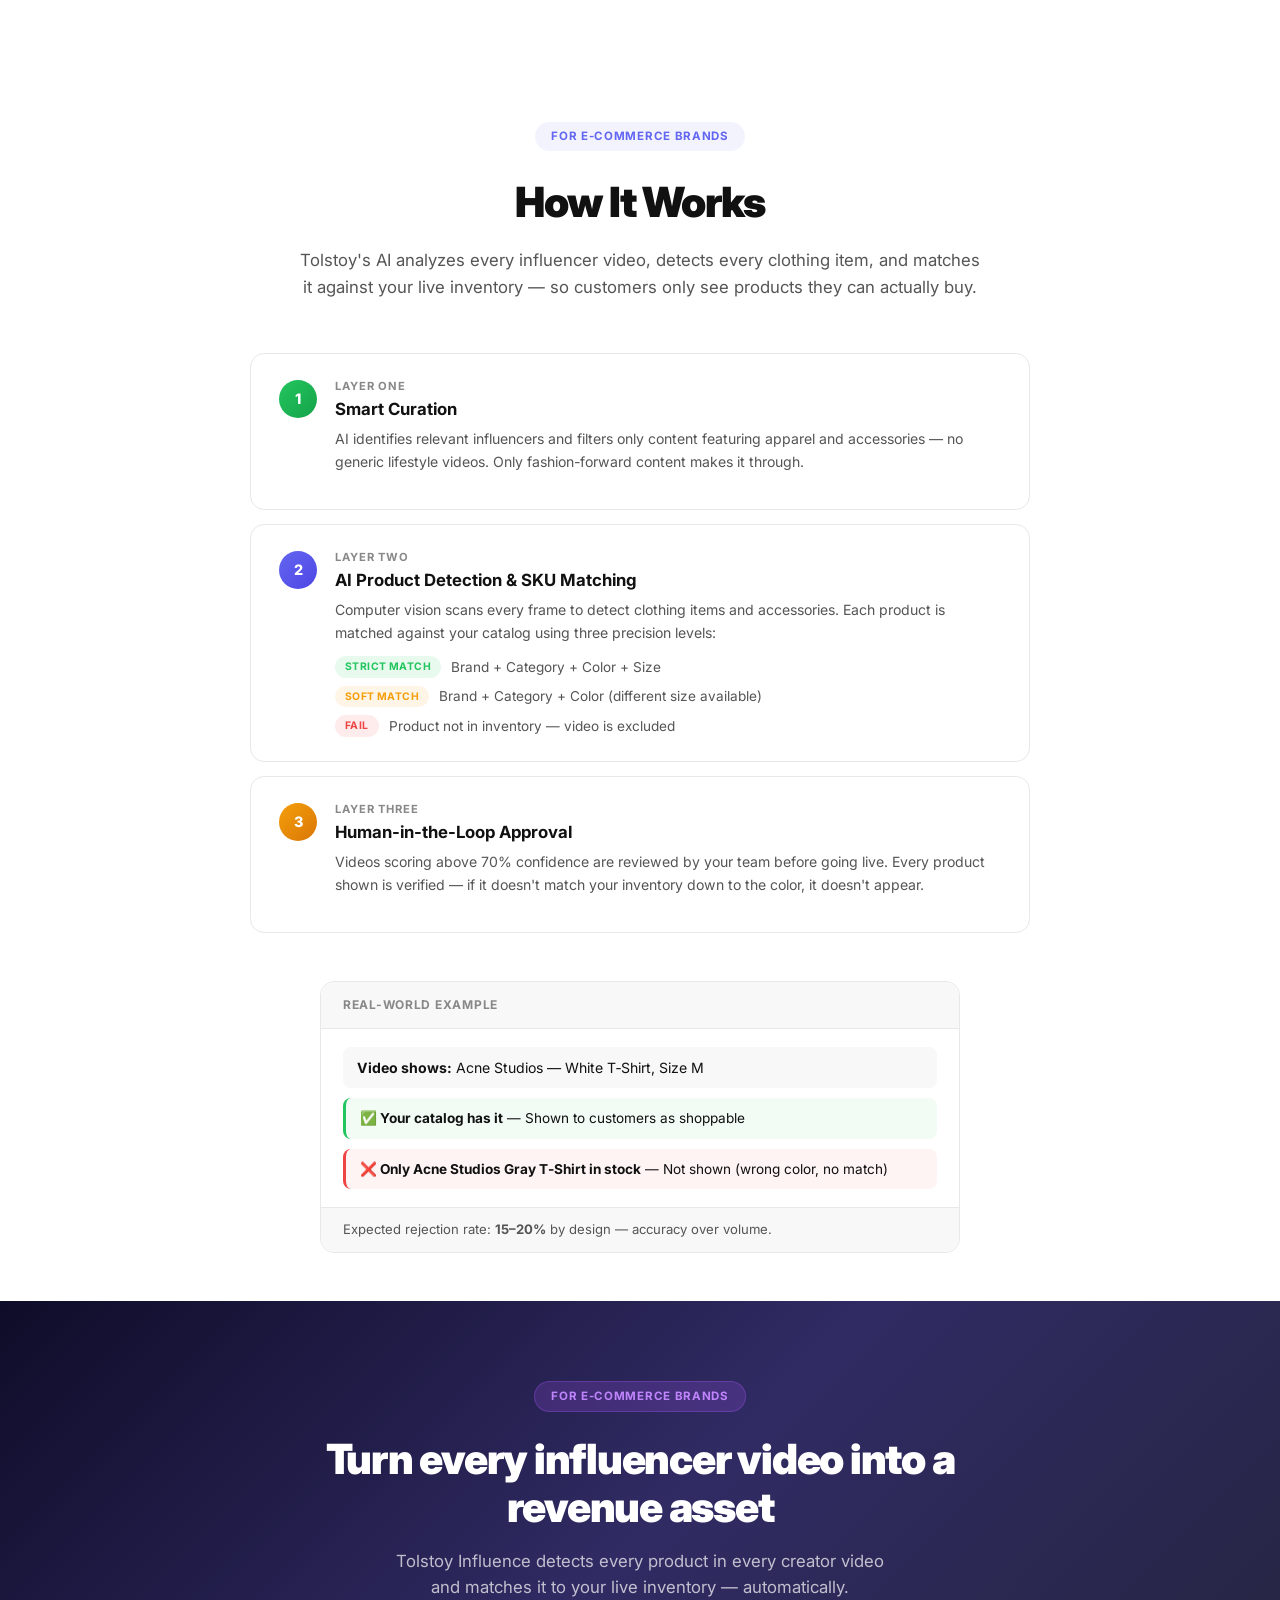
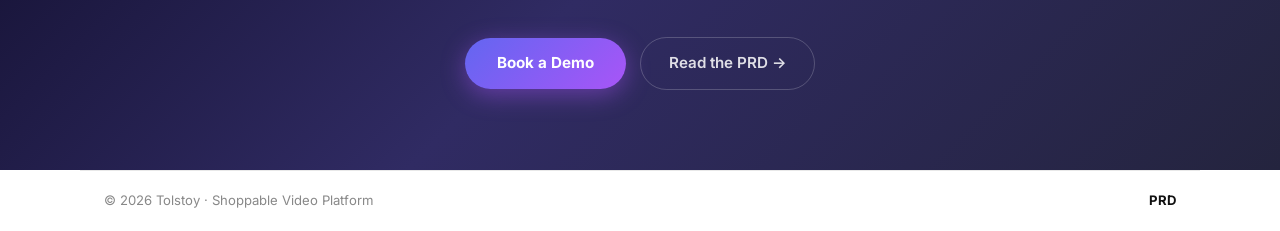
==== commit f8851e1a: "Optimize for phone: bottom-sheet modal, scroll carousel, touch overlays styles.css - @media (hover: " ====
--- a/index.html
+++ b/index.html
@@ -21,7 +21,7 @@
           <svg width="18" height="18" viewBox="0 0 24 24" fill="none" stroke="currentColor" stroke-width="2"><path d="M6 2L3 6v14a2 2 0 002 2h14a2 2 0 002-2V6l-3-4z"/><line x1="3" y1="6" x2="21" y2="6"/><path d="M16 10a4 4 0 01-8 0"/></svg>
           <span class="cart-count" id="cart-count">0</span>
         </button>
-        <a href="prd.html" class="btn-nav btn-nav--outline" style="text-decoration:none;">PRD</a>
+        <a href="prd.html" class="btn-nav btn-nav--outline btn-nav--prd" style="text-decoration:none;">PRD</a>
         <a href="https://www.gotolstoy.com/contact-sales" class="btn-nav btn-nav--fill" id="create-btn" target="_blank" rel="noopener">Create yours</a>
       </div>
     </div>
--- a/styles.css
+++ b/styles.css
@@ -1733,3 +1733,141 @@
   .video-card-outfit-badge { bottom: 50px; left: 10px; font-size: 0.6rem; padding: 4px 9px; }
   .price-tags { top: 10px; right: 10px; gap: 4px; }
 }
+
+/* ═══════════════════════════════════════════
+   PHONE-FIRST OPTIMIZATIONS
+   ═══════════════════════════════════════════ */
+
+/* Touch devices: price tags always visible, hide static play button */
+@media (hover: none) {
+  .price-tags { opacity: 1 !important; transform: translateX(0) !important; }
+  .price-tag { animation: none; transform: none; }
+  .play-btn { display: none; }
+  /* Keep a permanent soft gradient so "Shop the Look" is always readable */
+  .video-overlay {
+    background: linear-gradient(180deg, transparent 38%, rgba(0,0,0,0.76) 100%) !important;
+  }
+}
+
+/* Hide PRD nav button on mobile */
+@media (max-width: 600px) {
+  .btn-nav--prd { display: none; }
+}
+
+/* Stats bar: 2×2 grid on small screens */
+@media (max-width: 600px) {
+  .stats-bar {
+    display: grid;
+    grid-template-columns: 1fr 1fr;
+  }
+  .stat-item {
+    padding: 20px 12px;
+    border-right: 1px solid var(--border-color);
+    border-bottom: 1px solid var(--border-color);
+  }
+  .stat-item:nth-child(2n) { border-right: none; }
+  .stat-item:nth-child(3),
+  .stat-item:nth-child(4) { border-bottom: none; }
+}
+
+/* Influencer grid: horizontal scroll carousel */
+@media (max-width: 600px) {
+  .influencer-grid {
+    display: flex;
+    grid-template-columns: unset;
+    overflow-x: auto;
+    scroll-snap-type: x mandatory;
+    -webkit-overflow-scrolling: touch;
+    scrollbar-width: none;
+    padding: 4px 24px 12px;
+    margin: 0 -24px;
+    gap: 10px;
+  }
+  .influencer-grid::-webkit-scrollbar { display: none; }
+  .influencer-card {
+    min-width: 64vw;
+    max-width: 256px;
+    flex-shrink: 0;
+    scroll-snap-align: start;
+  }
+  /* Truncate creator name in video card badge */
+  .video-card-creator-name {
+    max-width: 88px;
+    overflow: hidden;
+    text-overflow: ellipsis;
+    white-space: nowrap;
+    display: inline-block;
+  }
+}
+
+/* Modal: bottom-sheet on phone */
+@media (max-width: 600px) {
+  .modal-backdrop { align-items: flex-end; }
+  .modal-content {
+    max-width: 100%;
+    width: 100%;
+    max-height: 94vh;
+    border-radius: 20px 20px 0 0;
+    /* Slide up from bottom instead of scale */
+    transform: translateY(56px);
+  }
+  .modal-backdrop.active .modal-content { transform: translateY(0); }
+  /* Drag-handle indicator on the video area */
+  .modal-image::before {
+    content: '';
+    position: absolute;
+    top: 10px;
+    left: 50%;
+    transform: translateX(-50%);
+    width: 36px;
+    height: 4px;
+    border-radius: 2px;
+    background: rgba(255,255,255,0.45);
+    z-index: 10;
+  }
+  .modal-image {
+    border-radius: 20px 20px 0 0;
+    aspect-ratio: 4 / 3;
+    max-height: 44vw;
+  }
+  .modal-details {
+    padding: 16px 18px 20px;
+    max-height: none;
+  }
+  .modal-item-list { max-height: 130px; }
+  .modal-actions { flex-wrap: wrap; gap: 8px; }
+  .btn-add-cart,
+  .btn-add-all { flex: 1 1 calc(50% - 8px); min-width: 0; font-size: 0.82rem; padding: 12px 8px; }
+  /* Bigger touch targets */
+  .size-btn { width: 44px; height: 44px; }
+  .size-options { gap: 8px; flex-wrap: wrap; }
+  .feed-tab { min-height: 40px; }
+  /* iOS safe-area bottom padding */
+  .cart-drawer-footer {
+    padding-bottom: calc(20px + env(safe-area-inset-bottom, 0px));
+  }
+  .ai-chat-footer {
+    padding-bottom: calc(12px + env(safe-area-inset-bottom, 0px));
+  }
+}
+
+/* Footer CTA: stack on mobile */
+@media (max-width: 600px) {
+  .footer-cta { padding: 56px 20px 60px; }
+  .footer-cta h2 { font-size: clamp(1.4rem, 6vw, 1.9rem); }
+  .footer-cta p { font-size: 0.95rem; margin-bottom: 28px; }
+  .footer-cta-actions { flex-direction: column; align-items: stretch; gap: 10px; }
+  .footer-cta-btn-primary,
+  .footer-cta-btn-secondary { justify-content: center; width: 100%; padding: 15px 20px; }
+  .footer { flex-direction: column; align-items: center; gap: 8px; }
+}
+
+/* ≤400px: very small phones (iPhone SE, older Android) */
+@media (max-width: 400px) {
+  .video-grid { grid-template-columns: 1fr; gap: 14px; }
+  .influencer-card { min-width: 80vw; }
+  .hero h1 { font-size: 1.5rem; }
+  .stat-val { font-size: 1.8rem; }
+  .navbar-inner { gap: 8px; }
+  .btn-nav { padding: 7px 12px; font-size: 0.8rem; }
+}
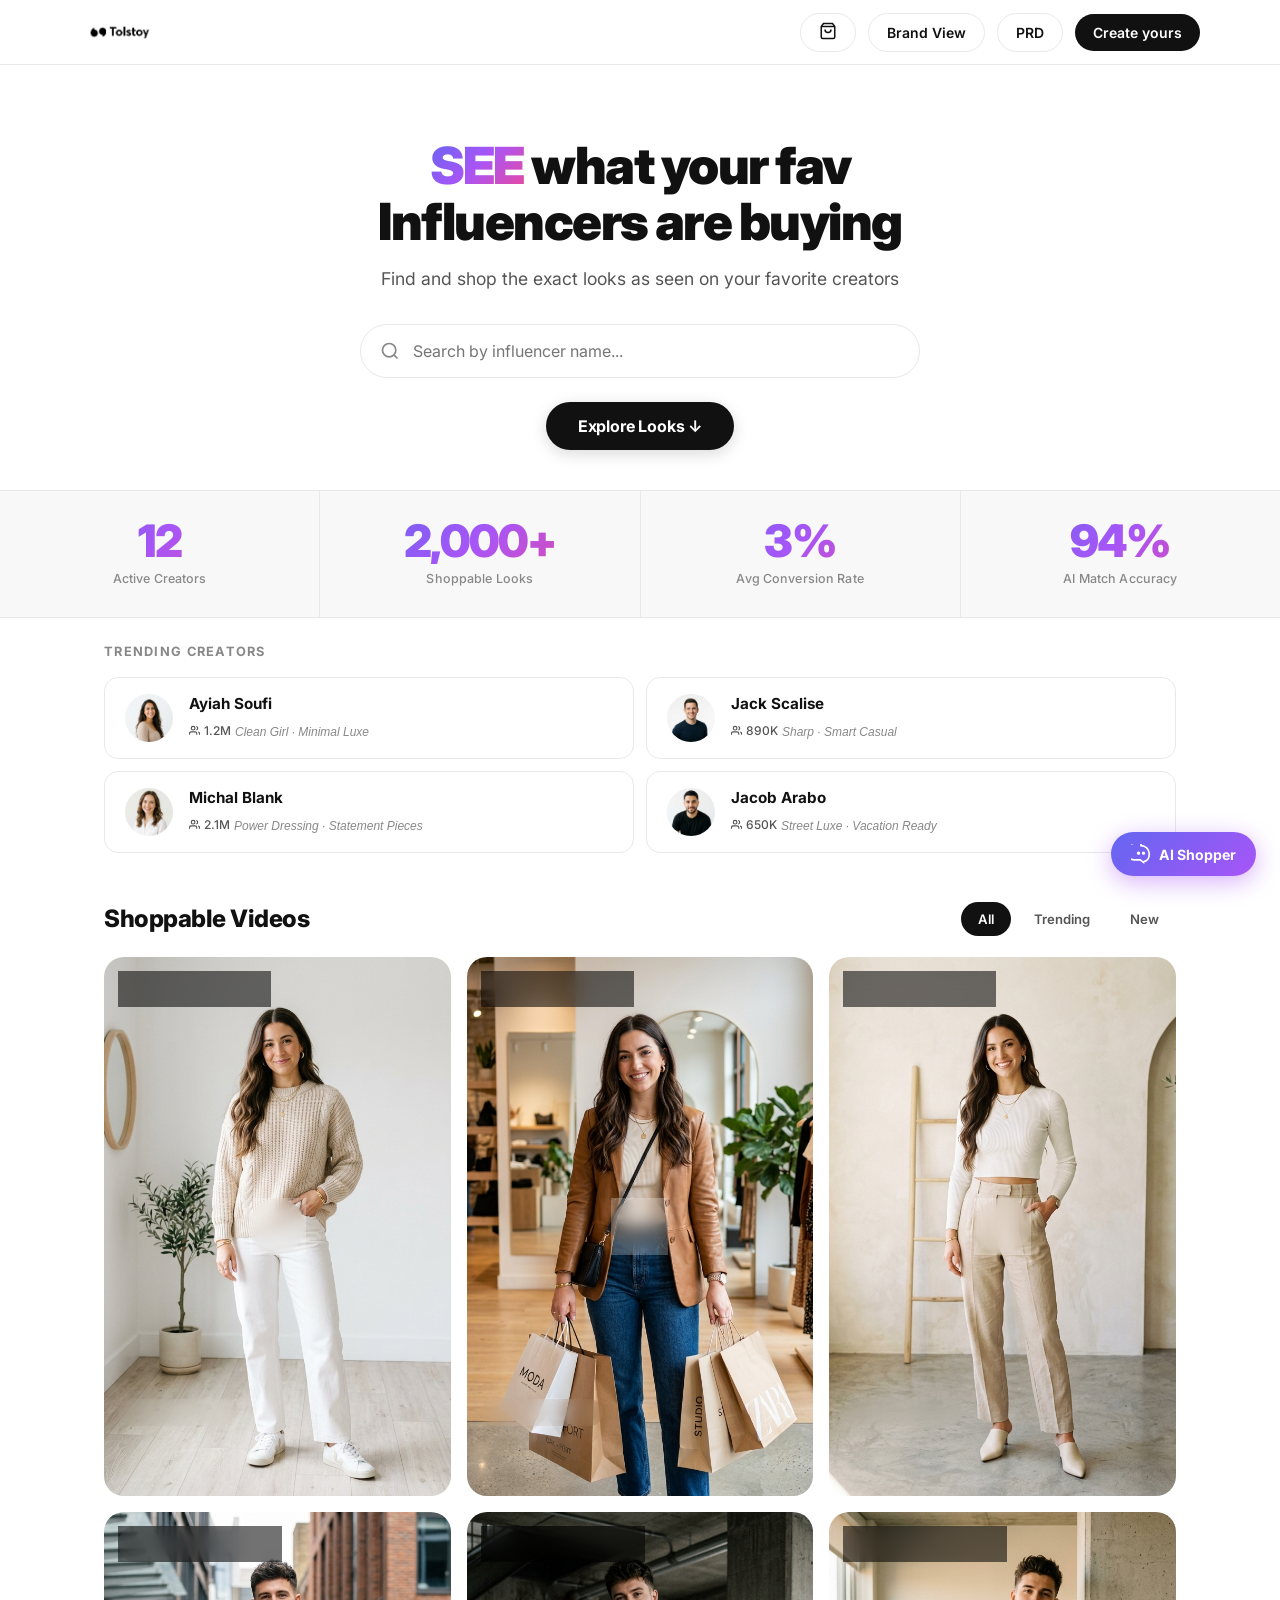
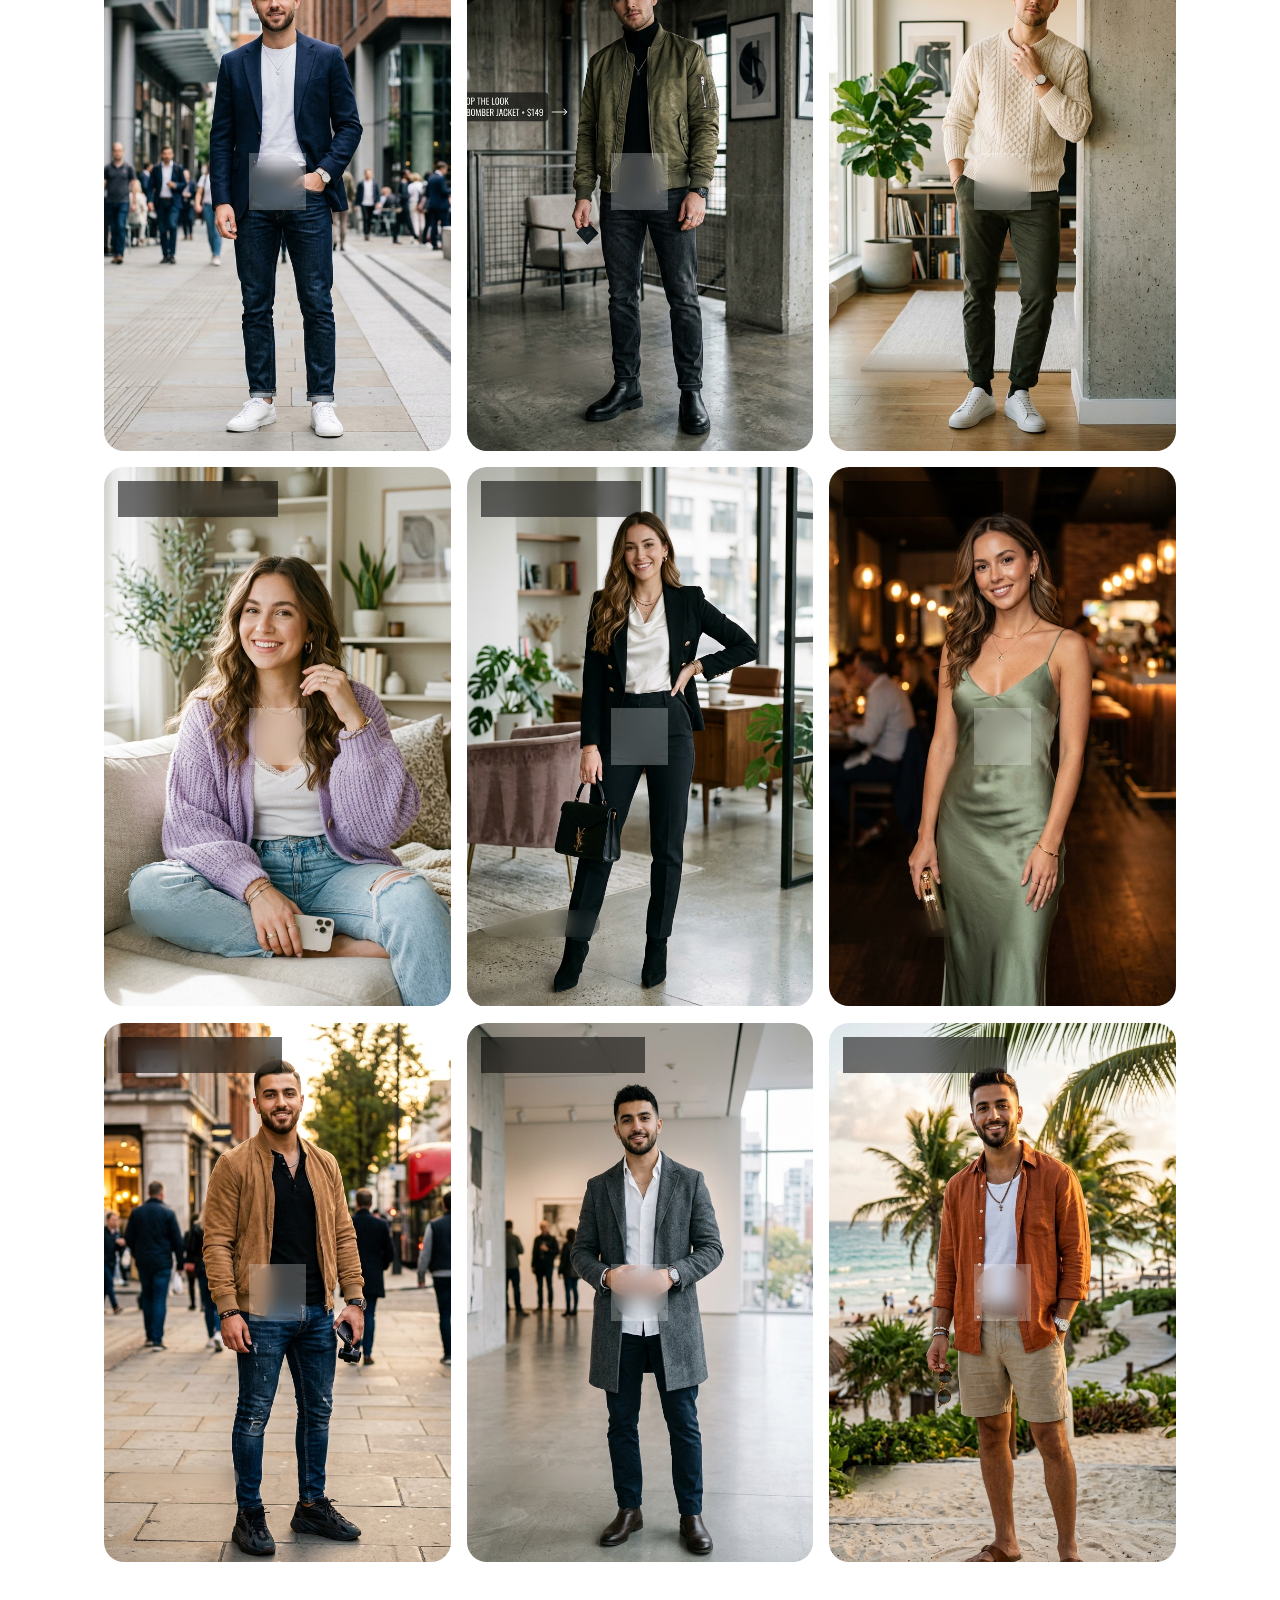
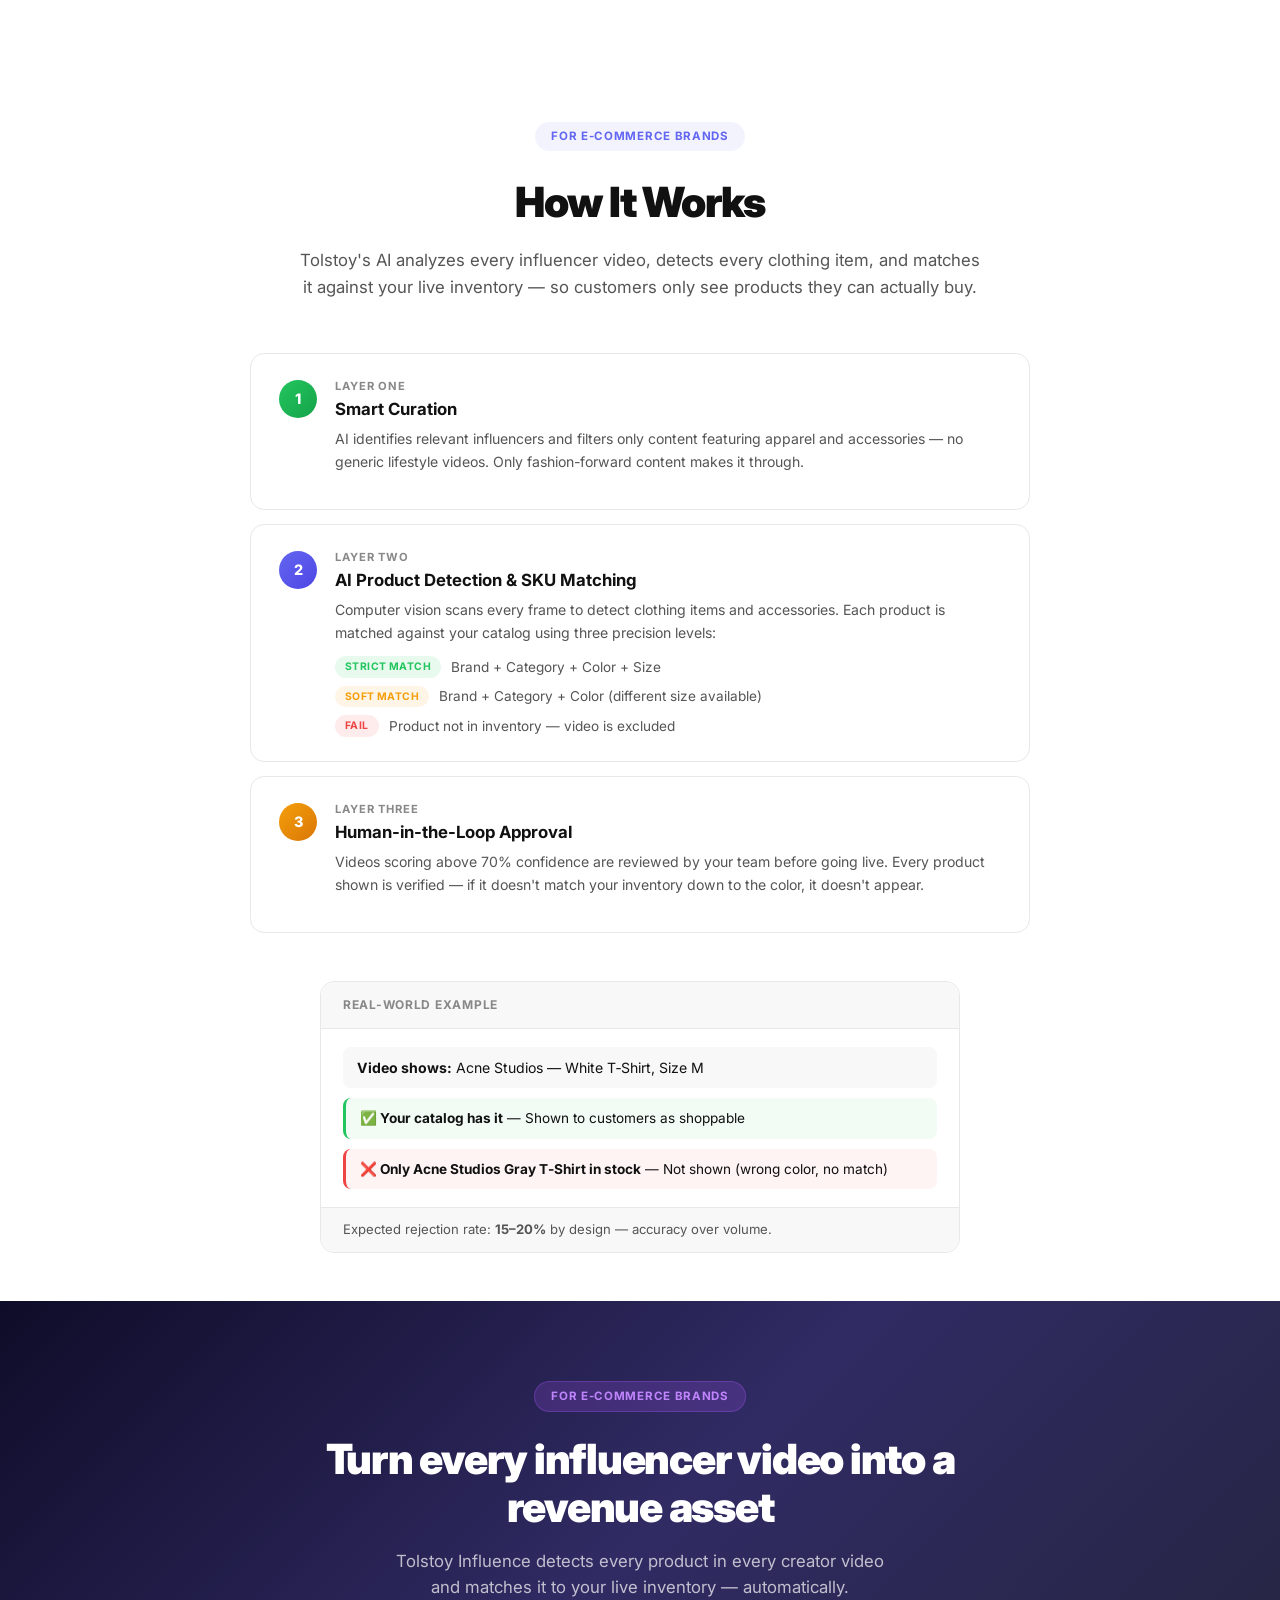
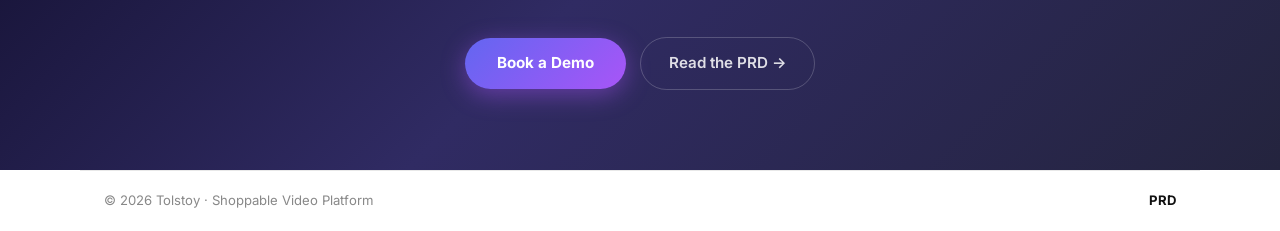
==== commit f6ab4e3a: "Add demo spine: match-confidence badges, attribution receipt, brand ROI dashboard The merchant-facin" ====
--- a/index.html
+++ b/index.html
@@ -21,6 +21,7 @@
           <svg width="18" height="18" viewBox="0 0 24 24" fill="none" stroke="currentColor" stroke-width="2"><path d="M6 2L3 6v14a2 2 0 002 2h14a2 2 0 002-2V6l-3-4z"/><line x1="3" y1="6" x2="21" y2="6"/><path d="M16 10a4 4 0 01-8 0"/></svg>
           <span class="cart-count" id="cart-count">0</span>
         </button>
+        <a href="dashboard.html" class="btn-nav btn-nav--outline btn-nav--dash" style="text-decoration:none;">Brand View</a>
         <a href="prd.html" class="btn-nav btn-nav--outline btn-nav--prd" style="text-decoration:none;">PRD</a>
         <a href="https://www.gotolstoy.com/contact-sales" class="btn-nav btn-nav--fill" id="create-btn" target="_blank" rel="noopener">Create yours</a>
       </div>
@@ -100,12 +101,14 @@
           </div>
         </div>
         <div class="modal-item-list-label">Items in this look</div>
+        <div class="modal-match-summary" id="modal-match-summary"></div>
         <div class="modal-item-list" id="modal-item-list">
           <!-- JS rendered item list -->
         </div>
         <div class="modal-selected-detail">
           <div class="modal-product-title" id="modal-product-title"></div>
           <div class="modal-product-price" id="modal-product-price"></div>
+          <div class="modal-match-status" id="modal-match-status"></div>
           <p class="modal-product-desc" id="modal-product-desc"></p>
         </div>
         <div class="modal-sizes" id="modal-sizes">
@@ -153,6 +156,22 @@
 
   <!-- ═══ Toast ═══ -->
   <div class="toast" id="toast"></div>
+
+  <!-- ═══ Attribution Receipt ═══ -->
+  <div class="modal-backdrop" id="receipt-backdrop" style="z-index:1002;">
+    <div class="receipt-card" id="receipt-card">
+      <div class="receipt-header">
+        <div class="receipt-check">✓</div>
+        <h3>Order Attributed</h3>
+        <p>Every item is tagged to the creator, video, and moment that drove the sale — the data layer your brand dashboard runs on.</p>
+      </div>
+      <div class="receipt-body" id="receipt-body"></div>
+      <div class="receipt-footer">
+        <a href="dashboard.html" class="receipt-dash-btn">See it in the Brand Dashboard →</a>
+        <button class="receipt-close-btn" id="receipt-close">Done</button>
+      </div>
+    </div>
+  </div>
 
   <!-- ═══ AI Shopper Toggle Button ═══ -->
   <button class="ai-toggle" id="ai-toggle" aria-label="Open AI Shopper">
--- a/styles.css
+++ b/styles.css
@@ -1871,3 +1871,133 @@
   .navbar-inner { gap: 8px; }
   .btn-nav { padding: 7px 12px; font-size: 0.8rem; }
 }
+
+/* ═══════════════════════════════════════════
+   DEMO SPINE — Match Confidence · Attribution · ROI
+   ═══════════════════════════════════════════ */
+
+/* ── Look-level inventory match summary ── */
+.modal-match-summary {
+  display: flex;
+  align-items: center;
+  flex-wrap: wrap;
+  gap: 4px;
+  font-size: 0.75rem;
+  color: var(--text-secondary);
+  background: rgba(34,197,94,0.07);
+  border: 1px solid rgba(34,197,94,0.18);
+  border-radius: var(--radius-sm);
+  padding: 8px 12px;
+  margin-bottom: 12px;
+  line-height: 1.4;
+}
+.modal-match-summary .ms-icon { font-size: 0.9rem; }
+.modal-match-summary .ms-matched { color: #16a34a; font-weight: 700; }
+.modal-match-summary .ms-hidden { color: var(--text-muted); font-weight: 600; }
+
+/* ── Match tier accent on list items ── */
+.modal-item.match-strict { border-left: 3px solid #22c55e; }
+.modal-item.match-soft { border-left: 3px solid #f59e0b; }
+.modal-item-match { font-weight: 700; }
+.modal-item.match-strict .modal-item-match { color: #16a34a; }
+.modal-item.match-soft .modal-item-match { color: #d97706; }
+
+/* ── Per-item match confidence status ── */
+.modal-match-status {
+  display: flex;
+  align-items: flex-start;
+  gap: 9px;
+  padding: 10px 12px;
+  border-radius: var(--radius-sm);
+  font-size: 0.78rem;
+  line-height: 1.45;
+  margin: 8px 0 10px;
+}
+.match-status--strict { background: rgba(34,197,94,0.08); border: 1px solid rgba(34,197,94,0.2); color: var(--text-secondary); }
+.match-status--soft { background: rgba(245,158,11,0.08); border: 1px solid rgba(245,158,11,0.22); color: var(--text-secondary); }
+.match-status-dot { width: 9px; height: 9px; border-radius: 50%; flex-shrink: 0; margin-top: 4px; }
+.match-status--strict .match-status-dot { background: #22c55e; box-shadow: 0 0 0 3px rgba(34,197,94,0.18); }
+.match-status--soft .match-status-dot { background: #f59e0b; box-shadow: 0 0 0 3px rgba(245,158,11,0.18); }
+.match-status-title { font-weight: 800; color: var(--text-primary); }
+.match-status--strict .match-status-title { color: #16a34a; }
+.match-status--soft .match-status-title { color: #d97706; }
+.match-status-meta { display: block; font-size: 0.7rem; color: var(--text-muted); margin-top: 2px; }
+
+/* ── Cart attribution chip ── */
+.cart-item-attr {
+  display: inline-flex;
+  align-items: center;
+  gap: 4px;
+  font-size: 0.7rem;
+  color: #6366f1;
+  background: rgba(99,102,241,0.07);
+  border-radius: var(--radius-full);
+  padding: 2px 9px;
+  margin-bottom: 5px;
+  font-weight: 600;
+}
+
+/* ── Attribution Receipt ── */
+.receipt-card {
+  background: var(--bg-card);
+  border-radius: var(--radius-lg);
+  max-width: 460px;
+  width: 95%;
+  max-height: 88vh;
+  overflow-y: auto;
+  box-shadow: var(--shadow-xl);
+  transform: scale(0.92) translateY(20px);
+  transition: transform 0.3s ease;
+}
+.modal-backdrop.active .receipt-card { transform: scale(1) translateY(0); }
+.receipt-header {
+  text-align: center;
+  padding: 30px 28px 20px;
+  border-bottom: 1px solid var(--border-color);
+}
+.receipt-check {
+  width: 52px; height: 52px; border-radius: 50%;
+  background: linear-gradient(135deg, #22c55e, #16a34a);
+  color: #fff; font-size: 1.6rem; font-weight: 800;
+  display: flex; align-items: center; justify-content: center;
+  margin: 0 auto 14px;
+  box-shadow: 0 6px 20px rgba(34,197,94,0.4);
+}
+.receipt-header h3 { font-size: 1.3rem; font-weight: 900; letter-spacing: -0.02em; margin-bottom: 8px; }
+.receipt-header p { font-size: 0.83rem; color: var(--text-secondary); line-height: 1.55; max-width: 340px; margin: 0 auto; }
+.receipt-body { padding: 16px 24px; }
+.receipt-row {
+  display: flex; align-items: center; gap: 12px;
+  padding: 10px 0; border-bottom: 1px solid var(--border-color);
+}
+.receipt-row img { width: 44px; height: 56px; object-fit: cover; border-radius: var(--radius-sm); flex-shrink: 0; }
+.receipt-row-info { flex: 1; min-width: 0; }
+.receipt-row-name { font-size: 0.85rem; font-weight: 700; margin-bottom: 3px; }
+.receipt-row-attr {
+  font-size: 0.7rem; color: #6366f1; font-weight: 600;
+  background: rgba(99,102,241,0.07); border-radius: var(--radius-full);
+  padding: 2px 9px; display: inline-block;
+}
+.receipt-row-price { font-weight: 800; font-size: 0.9rem; flex-shrink: 0; }
+.receipt-total {
+  display: flex; justify-content: space-between; align-items: center;
+  padding: 14px 0 2px; font-weight: 900; font-size: 1.05rem;
+}
+.receipt-footer { padding: 8px 24px 24px; display: flex; flex-direction: column; gap: 10px; }
+.receipt-dash-btn {
+  display: block; text-align: center; padding: 14px;
+  border-radius: var(--radius-full); font-weight: 700; font-size: 0.92rem;
+  background: linear-gradient(135deg, #6366f1, #a855f7); color: #fff;
+  transition: var(--transition);
+}
+.receipt-dash-btn:hover { transform: translateY(-1px); box-shadow: 0 6px 20px rgba(168,85,247,0.4); }
+.receipt-close-btn {
+  padding: 12px; border-radius: var(--radius-full); font-weight: 600;
+  font-size: 0.88rem; color: var(--text-secondary); border: 1.5px solid var(--border-color);
+}
+.receipt-close-btn:hover { background: var(--bg-secondary); }
+
+/* Hide Brand View nav button on very small phones */
+@media (max-width: 480px) {
+  .btn-nav--dash { display: none; }
+}
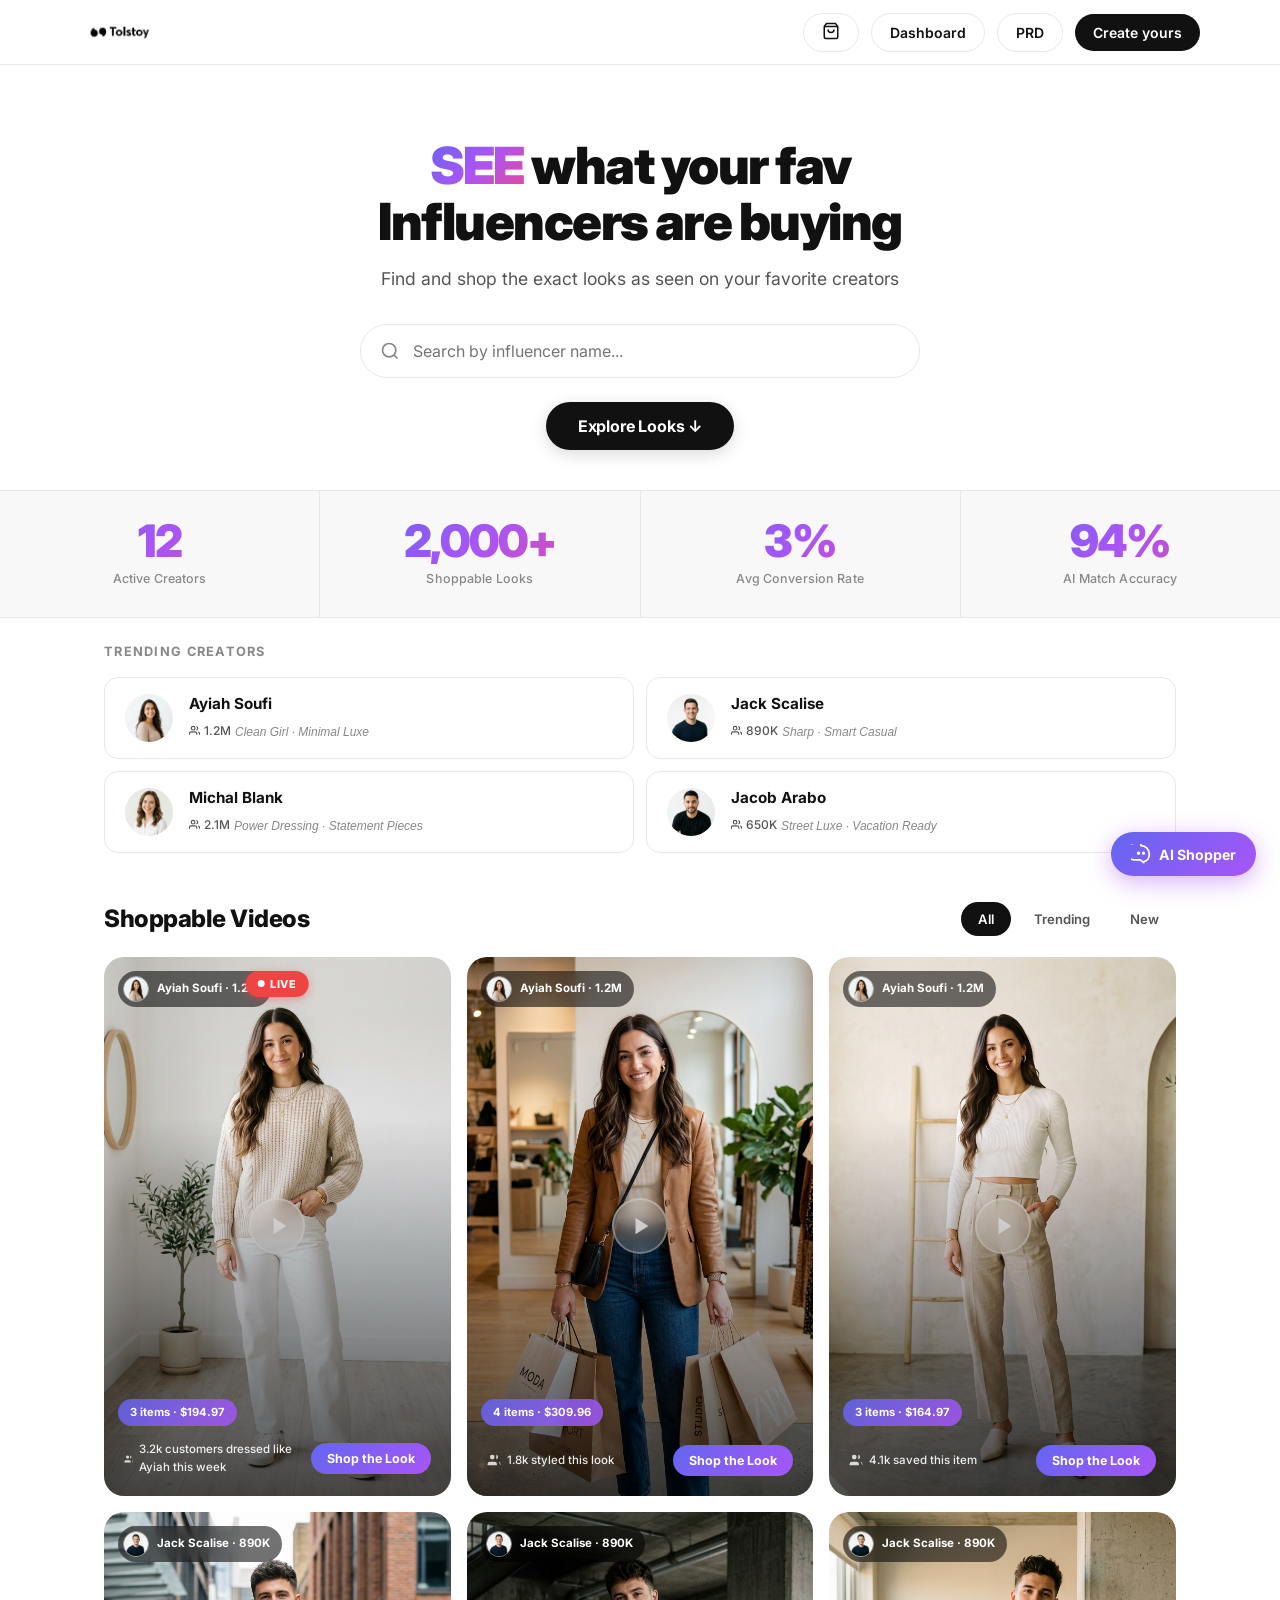
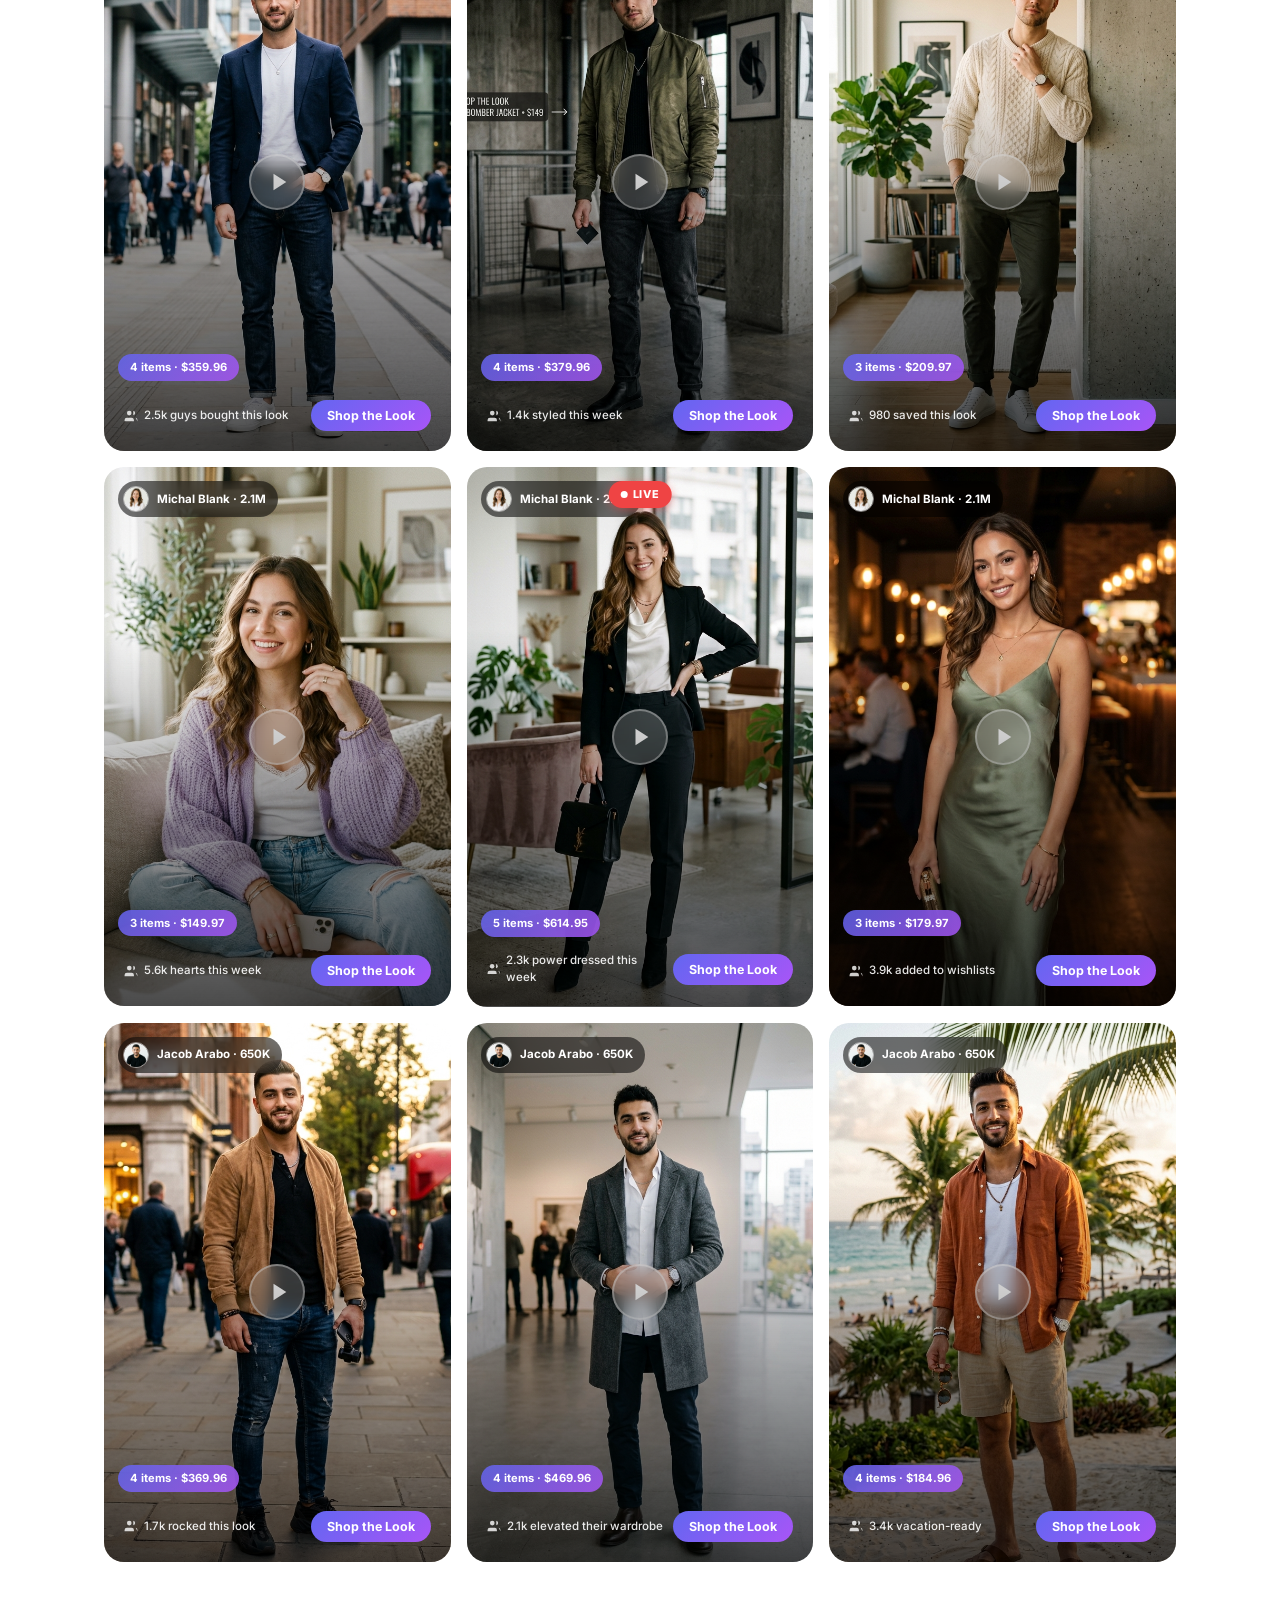
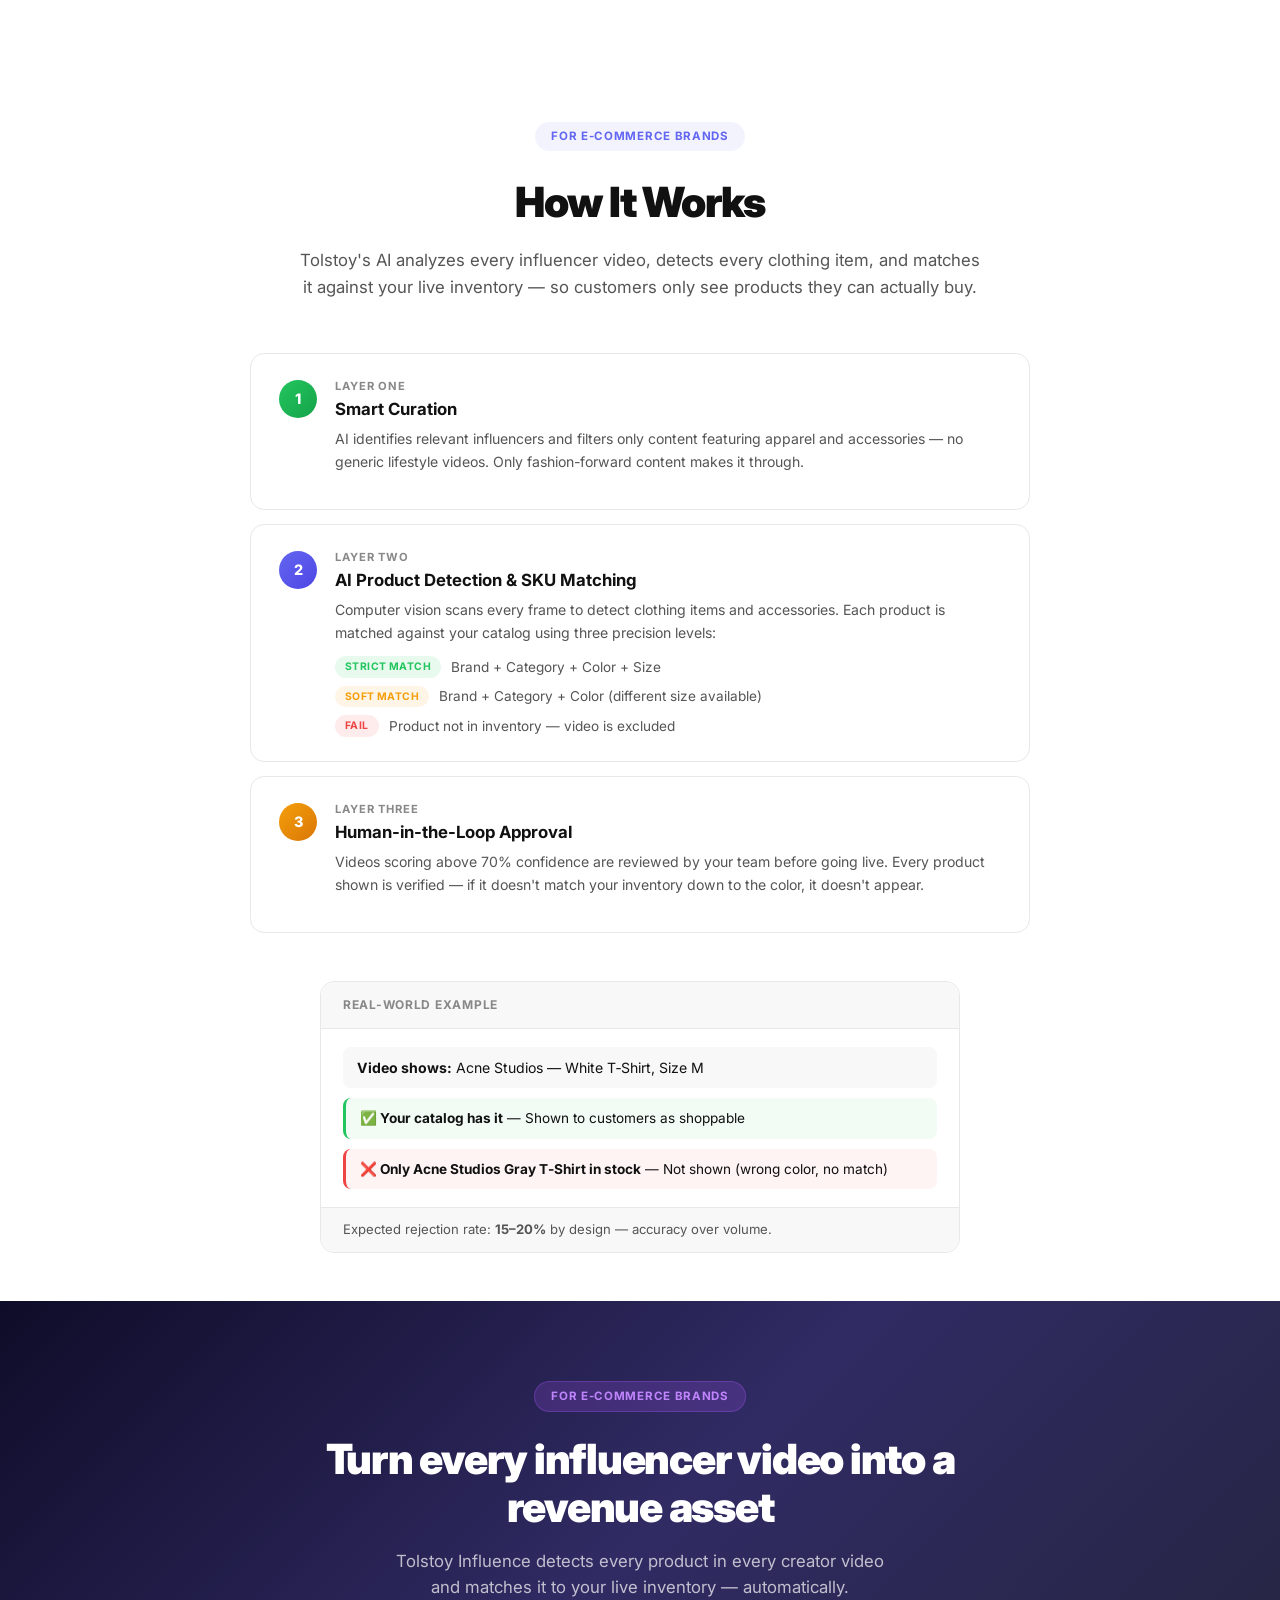
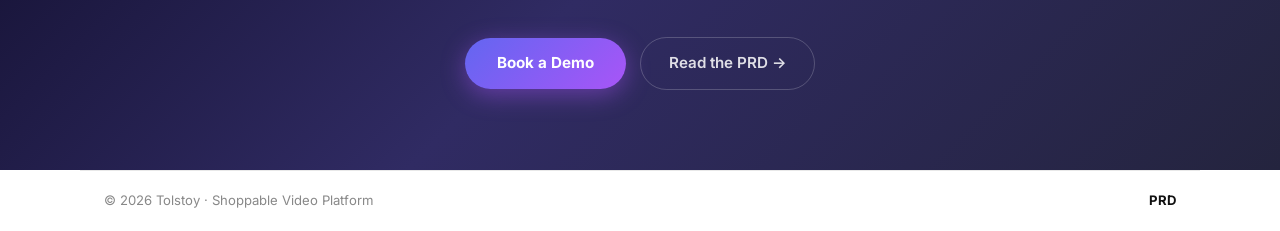
==== commit fb7c69cc: "Brand the dashboard as Tolstoy Influence Dashboard, drop placeholder brand name Replace the "Lunar L" ====
--- a/index.html
+++ b/index.html
@@ -21,7 +21,7 @@
           <svg width="18" height="18" viewBox="0 0 24 24" fill="none" stroke="currentColor" stroke-width="2"><path d="M6 2L3 6v14a2 2 0 002 2h14a2 2 0 002-2V6l-3-4z"/><line x1="3" y1="6" x2="21" y2="6"/><path d="M16 10a4 4 0 01-8 0"/></svg>
           <span class="cart-count" id="cart-count">0</span>
         </button>
-        <a href="dashboard.html" class="btn-nav btn-nav--outline btn-nav--dash" style="text-decoration:none;">Brand View</a>
+        <a href="dashboard.html" class="btn-nav btn-nav--outline btn-nav--dash" style="text-decoration:none;">Dashboard</a>
         <a href="prd.html" class="btn-nav btn-nav--outline btn-nav--prd" style="text-decoration:none;">PRD</a>
         <a href="https://www.gotolstoy.com/contact-sales" class="btn-nav btn-nav--fill" id="create-btn" target="_blank" rel="noopener">Create yours</a>
       </div>
@@ -167,7 +167,7 @@
       </div>
       <div class="receipt-body" id="receipt-body"></div>
       <div class="receipt-footer">
-        <a href="dashboard.html" class="receipt-dash-btn">See it in the Brand Dashboard →</a>
+        <a href="dashboard.html" class="receipt-dash-btn">See it in the Tolstoy Influence Dashboard →</a>
         <button class="receipt-close-btn" id="receipt-close">Done</button>
       </div>
     </div>
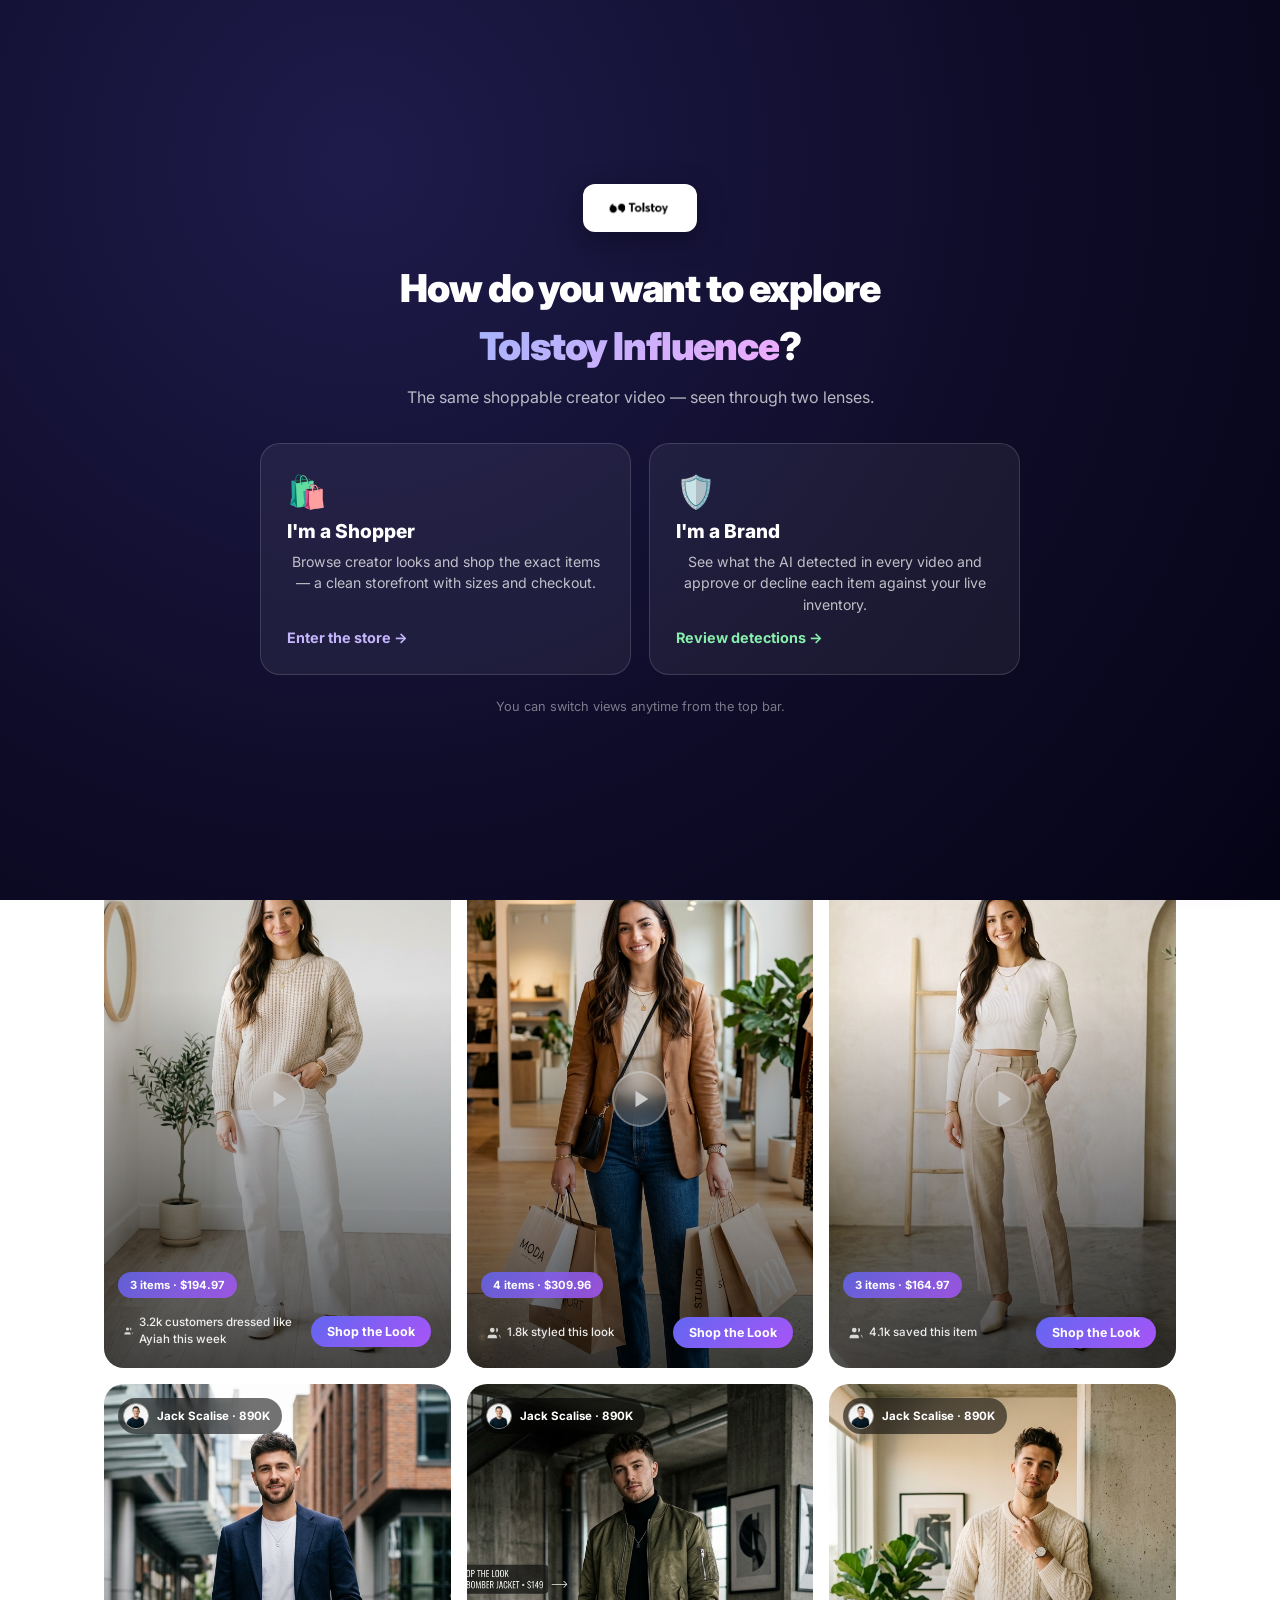
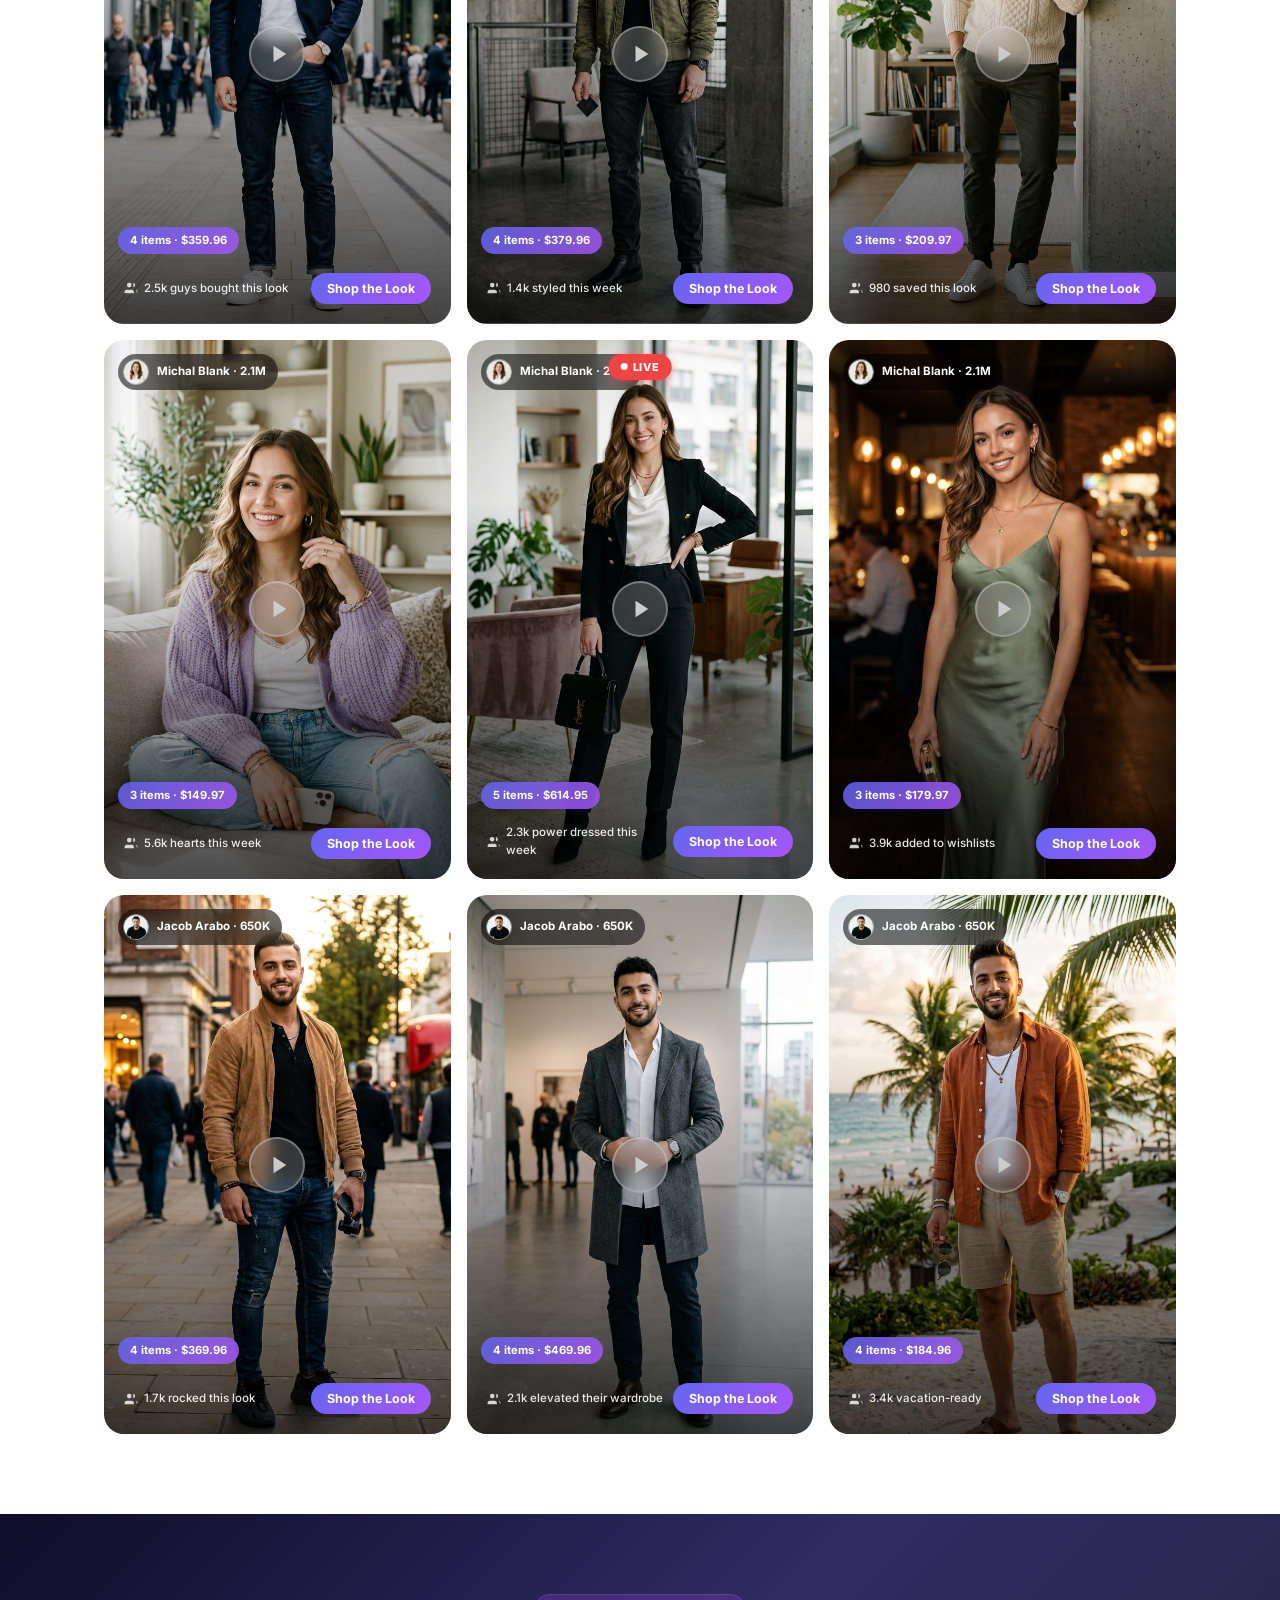
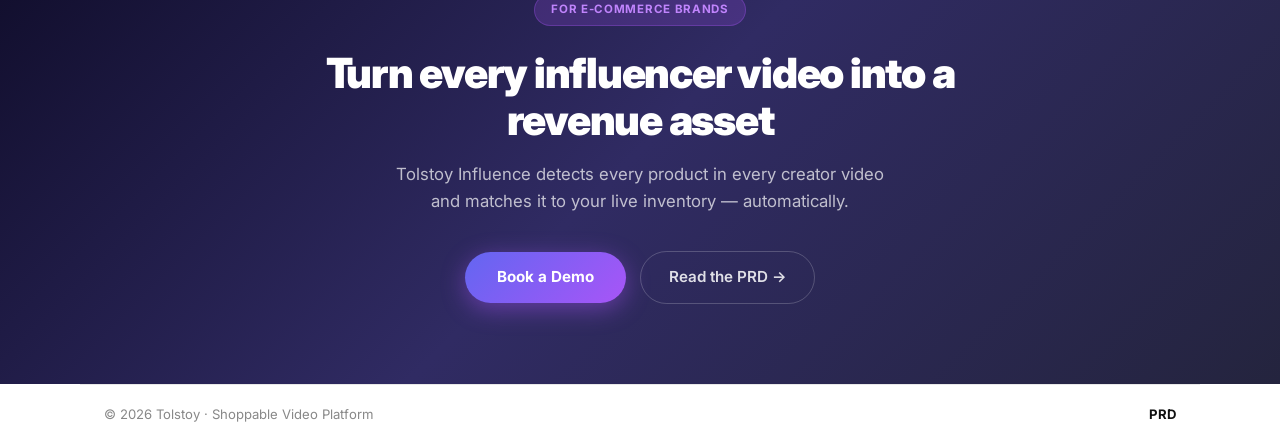
==== commit fbf7a4c1: "Add Customer/Business mode toggle with brand product-review flow Add a start gate (Shopper vs Brand)" ====
--- a/index.html
+++ b/index.html
@@ -10,6 +10,30 @@
 </head>
 <body>
 
+  <!-- ═══ Mode Start Gate ═══ -->
+  <div class="mode-gate" id="mode-gate">
+    <div class="mode-gate-inner">
+      <img src="logo.png" alt="Tolstoy" class="mode-gate-logo">
+      <h1 class="mode-gate-title">How do you want to explore <span>Tolstoy&nbsp;Influence</span>?</h1>
+      <p class="mode-gate-sub">The same shoppable creator video — seen through two lenses.</p>
+      <div class="mode-gate-cards">
+        <button class="mode-gate-card" data-mode="customer">
+          <span class="mode-gate-emoji">🛍️</span>
+          <span class="mode-gate-card-title">I'm a Shopper</span>
+          <span class="mode-gate-card-desc">Browse creator looks and shop the exact items — a clean storefront with sizes and checkout.</span>
+          <span class="mode-gate-card-cta">Enter the store →</span>
+        </button>
+        <button class="mode-gate-card mode-gate-card--biz" data-mode="business">
+          <span class="mode-gate-emoji">🛡️</span>
+          <span class="mode-gate-card-title">I'm a Brand</span>
+          <span class="mode-gate-card-desc">See what the AI detected in every video and approve or decline each item against your live inventory.</span>
+          <span class="mode-gate-card-cta">Review detections →</span>
+        </button>
+      </div>
+      <p class="mode-gate-note">You can switch views anytime from the top bar.</p>
+    </div>
+  </div>
+
   <!-- ═══ Navbar ═══ -->
   <nav class="navbar" id="navbar">
     <div class="navbar-inner">
@@ -17,16 +41,26 @@
         <img src="logo.png" alt="Tolstoy" class="navbar-logo-img">
       </a>
       <div class="navbar-actions">
-        <button class="btn-nav btn-nav--outline cart-badge" id="cart-btn" aria-label="Open cart">
+        <div class="mode-switch" id="mode-switch" role="tablist" aria-label="Choose view">
+          <button class="mode-switch-btn" data-mode="customer" role="tab">🛍️ Shopper</button>
+          <button class="mode-switch-btn" data-mode="business" role="tab">🛡️ Business</button>
+        </div>
+        <button class="btn-nav btn-nav--outline cart-badge customer-only" id="cart-btn" aria-label="Open cart">
           <svg width="18" height="18" viewBox="0 0 24 24" fill="none" stroke="currentColor" stroke-width="2"><path d="M6 2L3 6v14a2 2 0 002 2h14a2 2 0 002-2V6l-3-4z"/><line x1="3" y1="6" x2="21" y2="6"/><path d="M16 10a4 4 0 01-8 0"/></svg>
           <span class="cart-count" id="cart-count">0</span>
         </button>
-        <a href="dashboard.html" class="btn-nav btn-nav--outline btn-nav--dash" style="text-decoration:none;">Dashboard</a>
+        <a href="dashboard.html" class="btn-nav btn-nav--outline btn-nav--dash b2b-only" style="text-decoration:none;">Dashboard</a>
         <a href="prd.html" class="btn-nav btn-nav--outline btn-nav--prd" style="text-decoration:none;">PRD</a>
         <a href="https://www.gotolstoy.com/contact-sales" class="btn-nav btn-nav--fill" id="create-btn" target="_blank" rel="noopener">Create yours</a>
       </div>
     </div>
   </nav>
+
+  <!-- ═══ Business Mode Banner ═══ -->
+  <div class="mode-banner b2b-only" id="mode-banner">
+    <span class="mode-banner-dot"></span>
+    <span><strong>Brand review mode.</strong> Open any look to see AI-detected products and approve or decline them against your live inventory — the human-in-the-loop step before items go live to shoppers.</span>
+  </div>
 
   <!-- ═══ Hero ═══ -->
   <section class="hero">
@@ -39,8 +73,8 @@
     <button class="hero-cta-btn" id="hero-scroll-btn">Explore Looks ↓</button>
   </section>
 
-  <!-- ═══ Stats Bar ═══ -->
-  <section class="stats-bar">
+  <!-- ═══ Stats Bar (B2B metrics) ═══ -->
+  <section class="stats-bar b2b-only">
     <div class="stat-item">
       <div class="stat-val">12</div>
       <div class="stat-label">Active Creators</div>
@@ -100,18 +134,18 @@
             <div class="modal-influencer-label">Creator</div>
           </div>
         </div>
-        <div class="modal-item-list-label">Items in this look</div>
-        <div class="modal-match-summary" id="modal-match-summary"></div>
+        <div class="modal-item-list-label" id="modal-item-list-label">Items in this look</div>
+        <div class="modal-match-summary b2b-only" id="modal-match-summary"></div>
         <div class="modal-item-list" id="modal-item-list">
           <!-- JS rendered item list -->
         </div>
         <div class="modal-selected-detail">
           <div class="modal-product-title" id="modal-product-title"></div>
           <div class="modal-product-price" id="modal-product-price"></div>
-          <div class="modal-match-status" id="modal-match-status"></div>
+          <div class="modal-match-status b2b-only" id="modal-match-status"></div>
           <p class="modal-product-desc" id="modal-product-desc"></p>
         </div>
-        <div class="modal-sizes" id="modal-sizes">
+        <div class="modal-sizes customer-only" id="modal-sizes">
           <label>Select Size</label>
           <div class="size-options">
             <button class="size-btn" data-size="XS">XS</button>
@@ -121,11 +155,18 @@
             <button class="size-btn" data-size="XL">XL</button>
           </div>
         </div>
-        <div class="modal-outfit-total" id="modal-outfit-total"></div>
-        <div class="modal-actions">
+        <div class="modal-outfit-total customer-only" id="modal-outfit-total"></div>
+        <div class="modal-actions customer-only">
           <button class="btn-add-cart" id="btn-add-cart">Add Item</button>
           <button class="btn-add-all" id="btn-add-all">Add Full Outfit</button>
           <button class="btn-wishlist" id="btn-wishlist">♡</button>
+        </div>
+        <div class="modal-review b2b-only" id="modal-review">
+          <div class="modal-review-tally" id="modal-review-tally"></div>
+          <div class="modal-review-actions">
+            <button class="btn-approve-all" id="btn-approve-all">Approve all remaining</button>
+            <button class="btn-publish-look" id="btn-publish-look">Publish look →</button>
+          </div>
         </div>
       </div>
     </div>
@@ -174,7 +215,7 @@
   </div>
 
   <!-- ═══ AI Shopper Toggle Button ═══ -->
-  <button class="ai-toggle" id="ai-toggle" aria-label="Open AI Shopper">
+  <button class="ai-toggle customer-only" id="ai-toggle" aria-label="Open AI Shopper">
     <svg class="ai-toggle-icon" viewBox="0 0 24 24" fill="none" stroke="currentColor" stroke-width="2">
       <path d="M12 2a10 10 0 0 1 10 10c0 4.5-3 8.3-7 9.5V22l-4-3H4a10 10 0 0 1 0-20h8z"/>
       <path d="M8 11a1 1 0 1 0 2 0 1 1 0 0 0-2 0zm6 0a1 1 0 1 0 2 0 1 1 0 0 0-2 0z"/>
@@ -229,7 +270,7 @@
   <!-- ═══ AI Quick-Reply Container (rendered inside chat body via JS) ═══ -->
 
   <!-- ═══ How It Works (B2B) ═══ -->
-  <section class="how-section" id="how-section">
+  <section class="how-section b2b-only" id="how-section">
     <div class="how-badge">For E-Commerce Brands</div>
     <h2 class="how-title">How It Works</h2>
     <p class="how-subtitle">Tolstoy's AI analyzes every influencer video, detects every clothing item, and matches it against your live inventory — so customers only see products they can actually buy.</p>
--- a/styles.css
+++ b/styles.css
@@ -693,7 +693,7 @@
   max-width: 940px;
   width: 95%;
   max-height: 90vh;
-  overflow-y: auto;
+  overflow: hidden;
   display: grid;
   grid-template-columns: 1fr 1.1fr;
   box-shadow: var(--shadow-xl);
@@ -705,10 +705,10 @@
 }
 .modal-image {
   position: relative;
-  aspect-ratio: 9 / 14;
   overflow: hidden;
   border-radius: var(--radius-lg) 0 0 var(--radius-lg);
   background: #000;
+  min-height: 460px;
 }
 .modal-image video {
   width: 100%;
@@ -753,7 +753,7 @@
   display: flex;
   flex-direction: column;
   overflow-y: auto;
-  max-height: 85vh;
+  max-height: 90vh;
 }
 .modal-influencer {
   display: flex;
@@ -786,8 +786,6 @@
   flex-direction: column;
   gap: 4px;
   margin-bottom: 16px;
-  max-height: 220px;
-  overflow-y: auto;
 }
 .modal-item {
   display: flex;
@@ -909,6 +907,13 @@
   margin-top: auto;
   display: flex;
   gap: 8px;
+  position: sticky;
+  bottom: 0;
+  background: var(--bg-card);
+  padding: 14px 28px 0;
+  margin-left: -28px;
+  margin-right: -28px;
+  border-top: 1px solid var(--border-color);
 }
 .btn-add-cart {
   flex: 1;
@@ -2001,3 +2006,192 @@
 @media (max-width: 480px) {
   .btn-nav--dash { display: none; }
 }
+
+/* ═══════════════════════════════════════════
+   CUSTOMER vs BUSINESS MODE
+   ═══════════════════════════════════════════ */
+
+/* Show / hide by mode (gate sets a body class before first paint) */
+body.mode-customer .b2b-only { display: none !important; }
+body.mode-business .customer-only { display: none !important; }
+
+/* ── Navbar mode switch pill ── */
+.mode-switch {
+  display: inline-flex;
+  background: var(--bg-secondary);
+  border: 1.5px solid var(--border-color);
+  border-radius: var(--radius-full);
+  padding: 3px;
+  gap: 2px;
+}
+.mode-switch-btn {
+  padding: 6px 13px;
+  border-radius: var(--radius-full);
+  font-size: 0.8rem;
+  font-weight: 700;
+  color: var(--text-muted);
+  white-space: nowrap;
+  transition: var(--transition);
+}
+.mode-switch-btn:hover { color: var(--text-primary); }
+.mode-switch-btn.active {
+  background: var(--bg-card);
+  color: var(--text-primary);
+  box-shadow: var(--shadow-sm);
+}
+body.mode-business .mode-switch-btn[data-mode="business"].active { color: #16a34a; }
+
+/* ── Business context banner ── */
+.mode-banner {
+  display: flex;
+  align-items: flex-start;
+  gap: 10px;
+  padding: 11px 24px;
+  font-size: 0.82rem;
+  line-height: 1.45;
+  color: var(--text-secondary);
+  background: linear-gradient(90deg, rgba(99,102,241,0.08), rgba(168,85,247,0.08));
+  border-bottom: 1px solid var(--border-color);
+}
+.mode-banner strong { color: var(--text-primary); }
+.mode-banner-dot {
+  width: 8px; height: 8px; border-radius: 50%; flex-shrink: 0; margin-top: 5px;
+  background: #6366f1; box-shadow: 0 0 0 3px rgba(99,102,241,0.18);
+}
+
+/* ── Start gate overlay ── */
+.mode-gate {
+  position: fixed;
+  inset: 0;
+  z-index: 2000;
+  display: none;
+  align-items: center;
+  justify-content: center;
+  padding: 24px;
+  background: radial-gradient(circle at 28% 18%, #1e1b4b, #0f0c29 55%, #050416);
+}
+.mode-gate.active { display: flex; }
+.mode-gate-inner {
+  max-width: 760px;
+  width: 100%;
+  text-align: center;
+  color: #fff;
+  animation: gateIn 0.45s cubic-bezier(0.4,0,0.2,1);
+}
+@keyframes gateIn { from { opacity: 0; transform: translateY(14px); } to { opacity: 1; transform: none; } }
+.mode-gate-logo {
+  height: 48px; width: auto; margin: 0 auto 28px;
+  background: #fff; padding: 8px 16px; border-radius: 12px;
+  box-shadow: 0 8px 28px rgba(0,0,0,0.35);
+}
+.mode-gate-title {
+  font-size: clamp(1.5rem, 4vw, 2.4rem);
+  font-weight: 900; letter-spacing: -0.03em; margin-bottom: 10px;
+}
+.mode-gate-title span {
+  background: linear-gradient(135deg, #a5b4fc, #f0abfc);
+  -webkit-background-clip: text; -webkit-text-fill-color: transparent; background-clip: text;
+}
+.mode-gate-sub { color: rgba(255,255,255,0.7); font-size: 1rem; margin-bottom: 34px; }
+.mode-gate-cards { display: grid; grid-template-columns: 1fr 1fr; gap: 18px; text-align: left; }
+.mode-gate-card {
+  display: flex; flex-direction: column; gap: 8px;
+  background: rgba(255,255,255,0.06);
+  border: 1.5px solid rgba(255,255,255,0.14);
+  border-radius: var(--radius-lg);
+  padding: 28px 26px;
+  color: #fff;
+  transition: var(--transition);
+}
+.mode-gate-card:hover { transform: translateY(-3px); background: rgba(255,255,255,0.1); border-color: rgba(196,181,253,0.6); }
+.mode-gate-card--biz:hover { border-color: rgba(134,239,172,0.6); }
+.mode-gate-emoji { font-size: 2rem; }
+.mode-gate-card-title { font-size: 1.2rem; font-weight: 800; }
+.mode-gate-card-desc { font-size: 0.88rem; color: rgba(255,255,255,0.72); line-height: 1.5; flex: 1; }
+.mode-gate-card-cta { font-weight: 700; font-size: 0.9rem; margin-top: 6px; color: #c4b5fd; }
+.mode-gate-card--biz .mode-gate-card-cta { color: #86efac; }
+.mode-gate-note { margin-top: 22px; font-size: 0.8rem; color: rgba(255,255,255,0.45); }
+
+/* ── Per-item approve / decline (business) ── */
+.modal-item-review { display: flex; gap: 6px; flex-shrink: 0; margin-left: 4px; }
+.item-rev-btn {
+  width: 30px; height: 30px; border-radius: 8px;
+  border: 1.5px solid var(--border-color);
+  display: flex; align-items: center; justify-content: center;
+  font-size: 0.82rem; font-weight: 800; line-height: 1;
+  color: var(--text-muted);
+  transition: var(--transition);
+}
+.item-rev-approve:hover { border-color: #22c55e; color: #16a34a; background: rgba(34,197,94,0.1); }
+.item-rev-decline:hover { border-color: #ef4444; color: #ef4444; background: rgba(239,68,68,0.1); }
+.item-rev-approve.active { background: #22c55e; border-color: #22c55e; color: #fff; }
+.item-rev-decline.active { background: #ef4444; border-color: #ef4444; color: #fff; }
+.modal-item.rev-approved { border-color: rgba(34,197,94,0.5); background: rgba(34,197,94,0.05); }
+.modal-item.rev-declined { opacity: 0.5; }
+.modal-item.rev-declined .modal-item-name { text-decoration: line-through; }
+
+/* ── Review bar (sticky footer, business) ── */
+.modal-review {
+  margin-top: auto;
+  display: flex;
+  flex-direction: column;
+  gap: 12px;
+  position: sticky;
+  bottom: 0;
+  background: var(--bg-card);
+  border-top: 1px solid var(--border-color);
+  padding: 14px 28px 24px;
+  margin: auto -28px -24px;
+}
+.rev-tally-bar { height: 6px; background: var(--bg-secondary); border-radius: 999px; overflow: hidden; }
+.rev-tally-fill { display: block; height: 100%; border-radius: 999px; background: linear-gradient(90deg, #22c55e, #16a34a); transition: width 0.3s ease; }
+.rev-tally-line { display: flex; align-items: center; justify-content: space-between; gap: 8px; flex-wrap: wrap; }
+.rev-tally-main { font-size: 0.82rem; color: var(--text-secondary); }
+.rev-tally-main strong { color: var(--text-primary); font-weight: 800; }
+.rev-tally-sub { font-size: 0.72rem; color: var(--text-muted); font-weight: 600; }
+.modal-review-actions { display: flex; gap: 8px; }
+.btn-approve-all {
+  flex: 1; padding: 12px 16px; border-radius: var(--radius-full);
+  font-size: 0.85rem; font-weight: 700;
+  border: 1.5px solid var(--border-color); color: var(--text-primary);
+  transition: var(--transition);
+}
+.btn-approve-all:hover { border-color: #22c55e; color: #16a34a; background: rgba(34,197,94,0.06); }
+.btn-publish-look {
+  flex: 1; padding: 12px 16px; border-radius: var(--radius-full);
+  font-size: 0.85rem; font-weight: 700;
+  background: linear-gradient(135deg, #6366f1, #a855f7); color: #fff;
+  transition: var(--transition);
+}
+.btn-publish-look:hover { transform: translateY(-1px); box-shadow: 0 6px 20px rgba(168,85,247,0.4); }
+
+/* Make the customer action bar bleed to the panel's bottom edge too */
+.modal-actions { padding-bottom: 24px; margin-bottom: -24px; }
+
+/* ── Mode UI: tablet / mobile ── */
+@media (max-width: 900px) {
+  /* Stacked modal scrolls as one sheet again */
+  .modal-content { overflow-y: auto; }
+  .modal-image { min-height: 0; }
+  .modal-details { max-height: none; overflow: visible; }
+  /* List flows with the sheet (no inner clip that would overlap content) */
+  .modal-item-list { max-height: none; overflow: visible; }
+  /* Footers flow normally (no bleed) when the whole sheet scrolls */
+  .modal-actions, .modal-review {
+    position: static;
+    margin-left: 0; margin-right: 0; margin-bottom: 0;
+  }
+}
+@media (max-width: 600px) {
+  .mode-gate-cards { grid-template-columns: 1fr; gap: 12px; }
+  .mode-gate-card { padding: 20px 20px; }
+  .mode-gate-logo { margin-bottom: 18px; }
+  .mode-switch-btn { padding: 6px 10px; font-size: 0.74rem; }
+  .mode-banner { padding: 10px 16px; font-size: 0.78rem; }
+  .modal-actions, .modal-review { padding-left: 18px; padding-right: 18px; }
+  .item-rev-btn { width: 34px; height: 34px; }
+}
+@media (max-width: 400px) {
+  /* Keep the switch compact next to the logo */
+  .mode-switch-btn { padding: 5px 8px; }
+}
